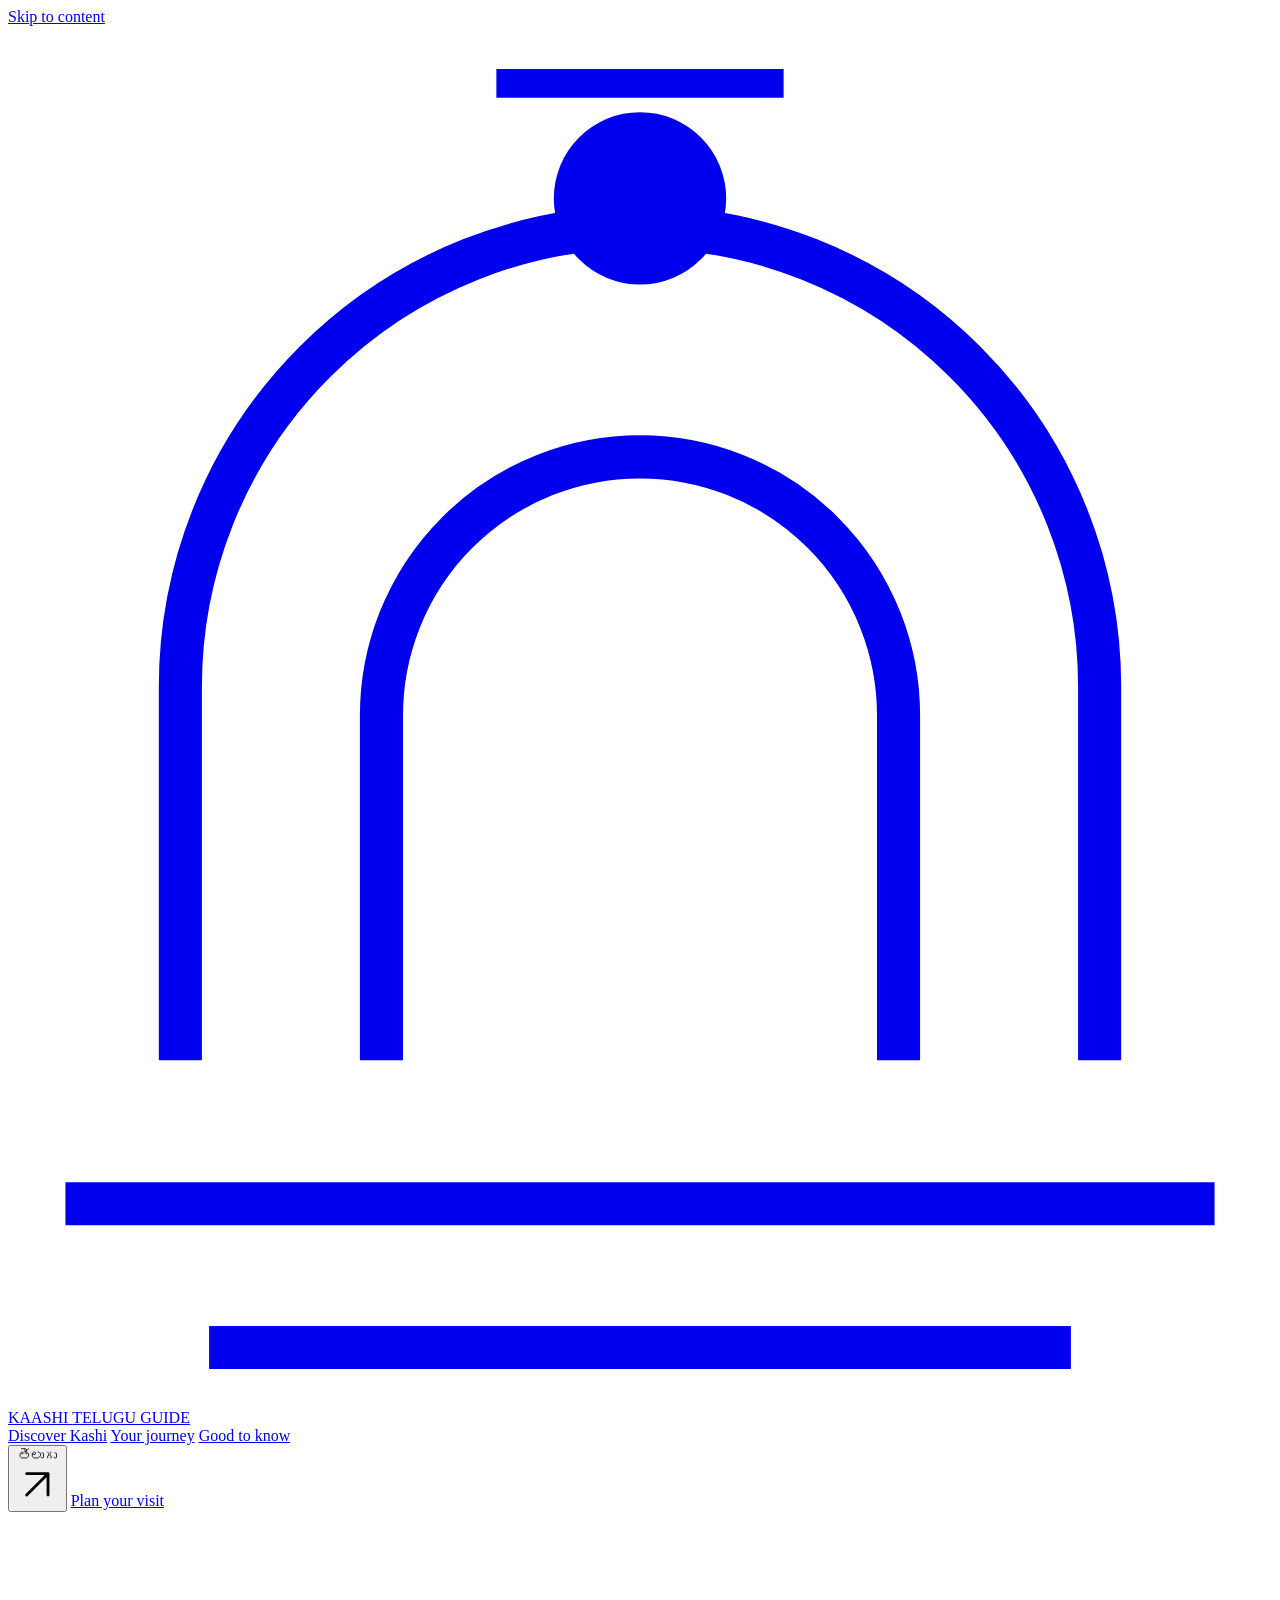
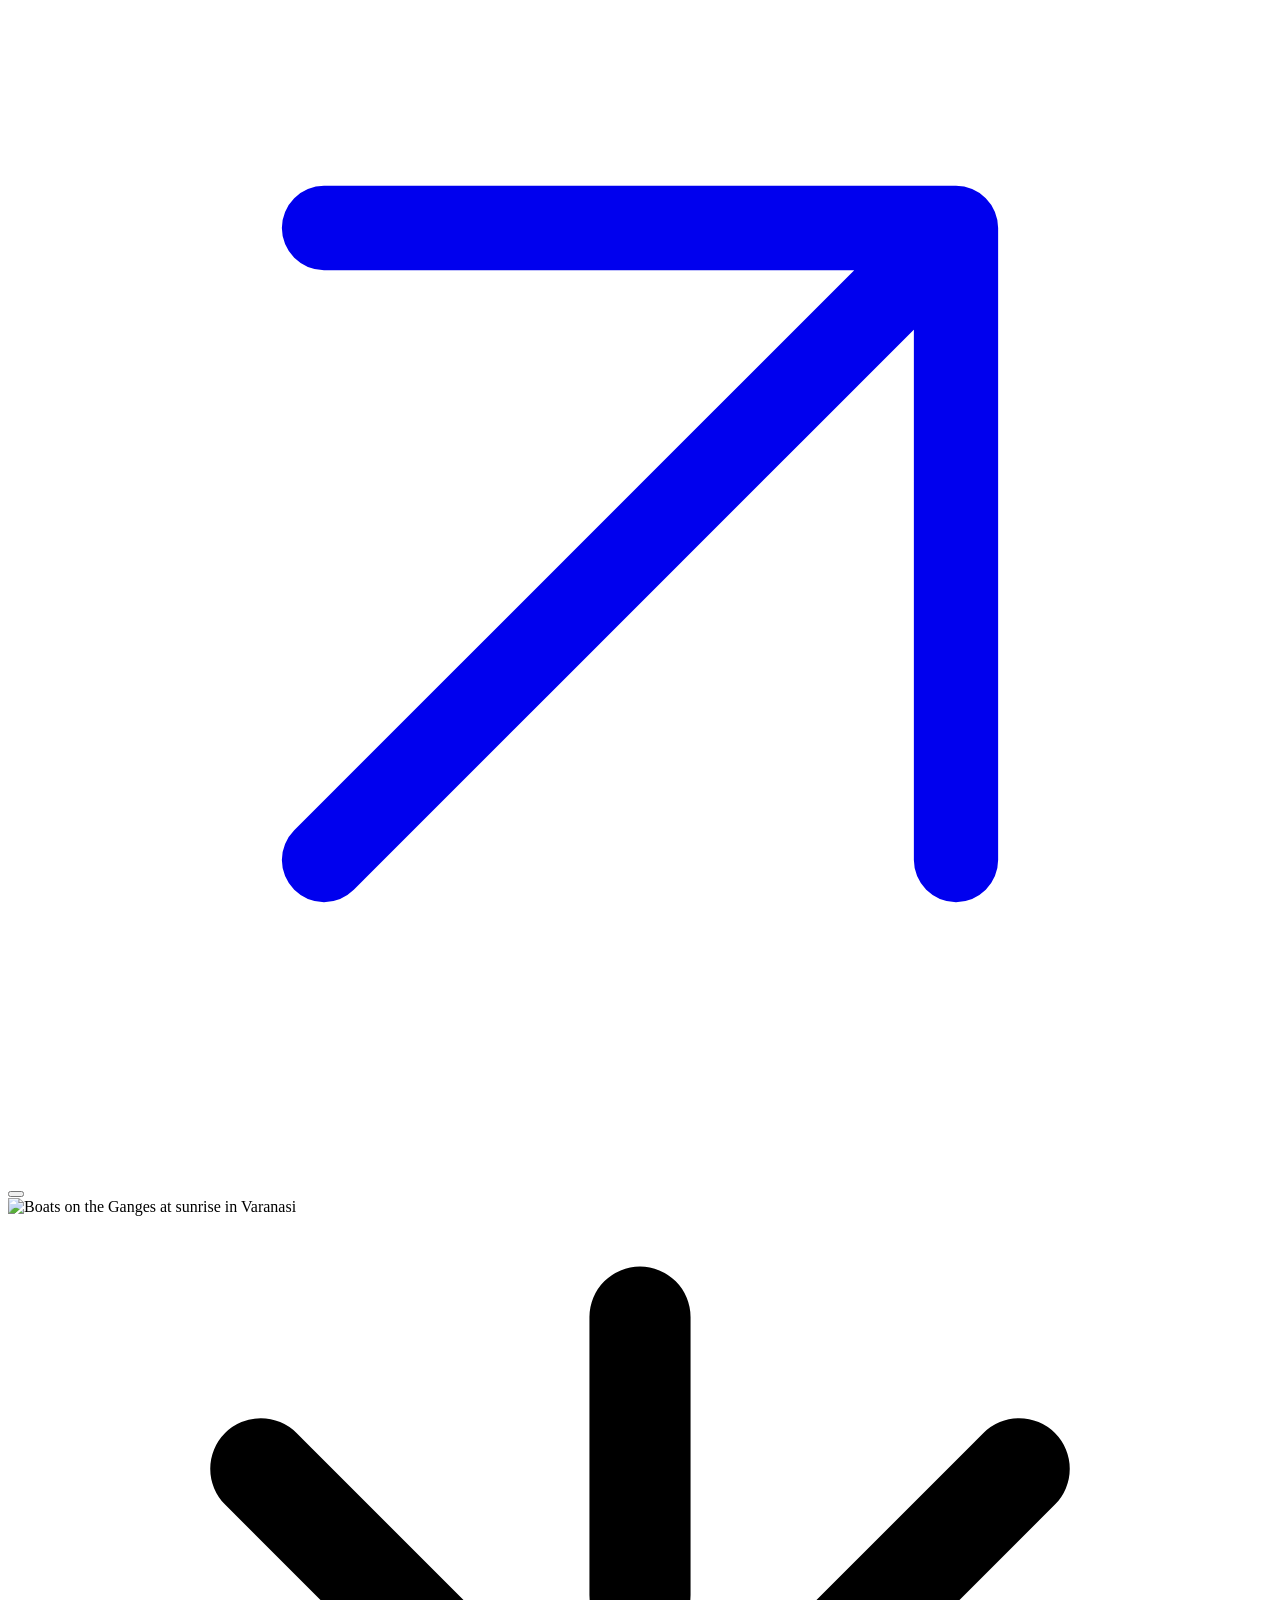
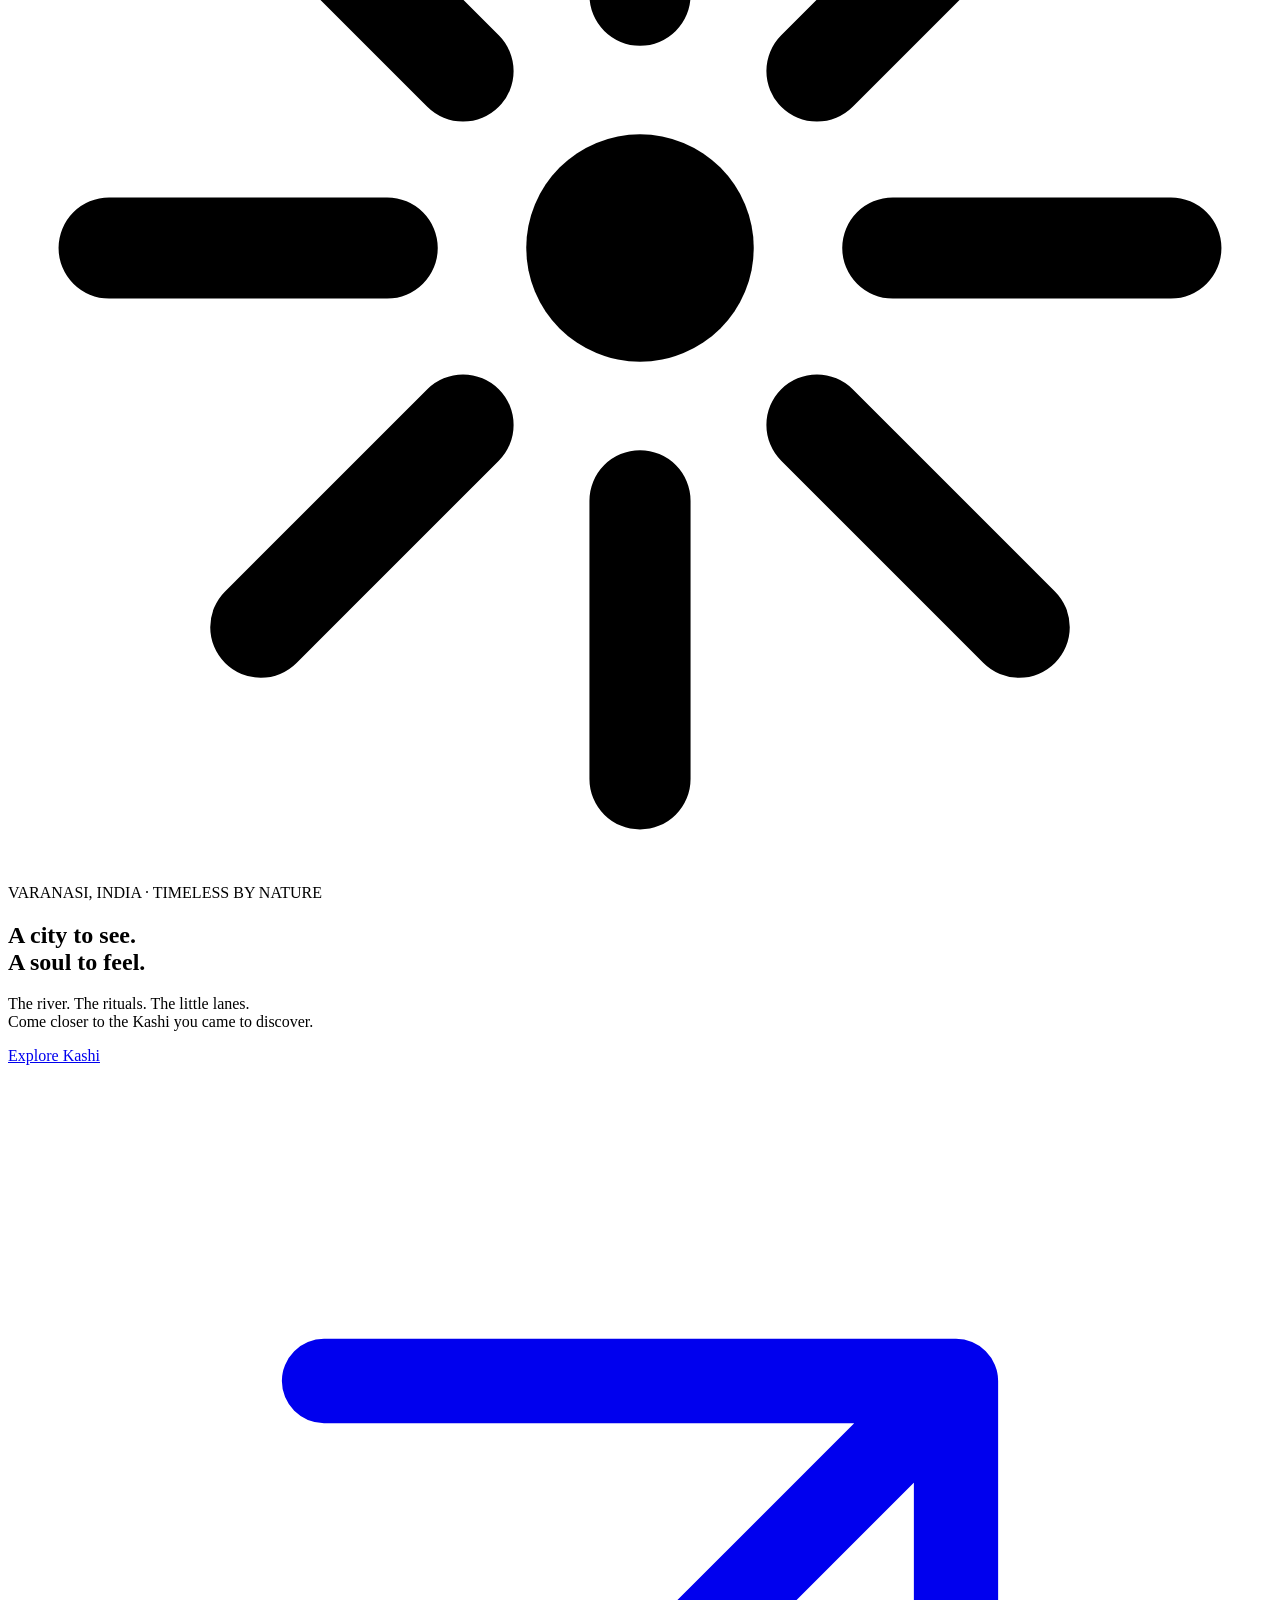
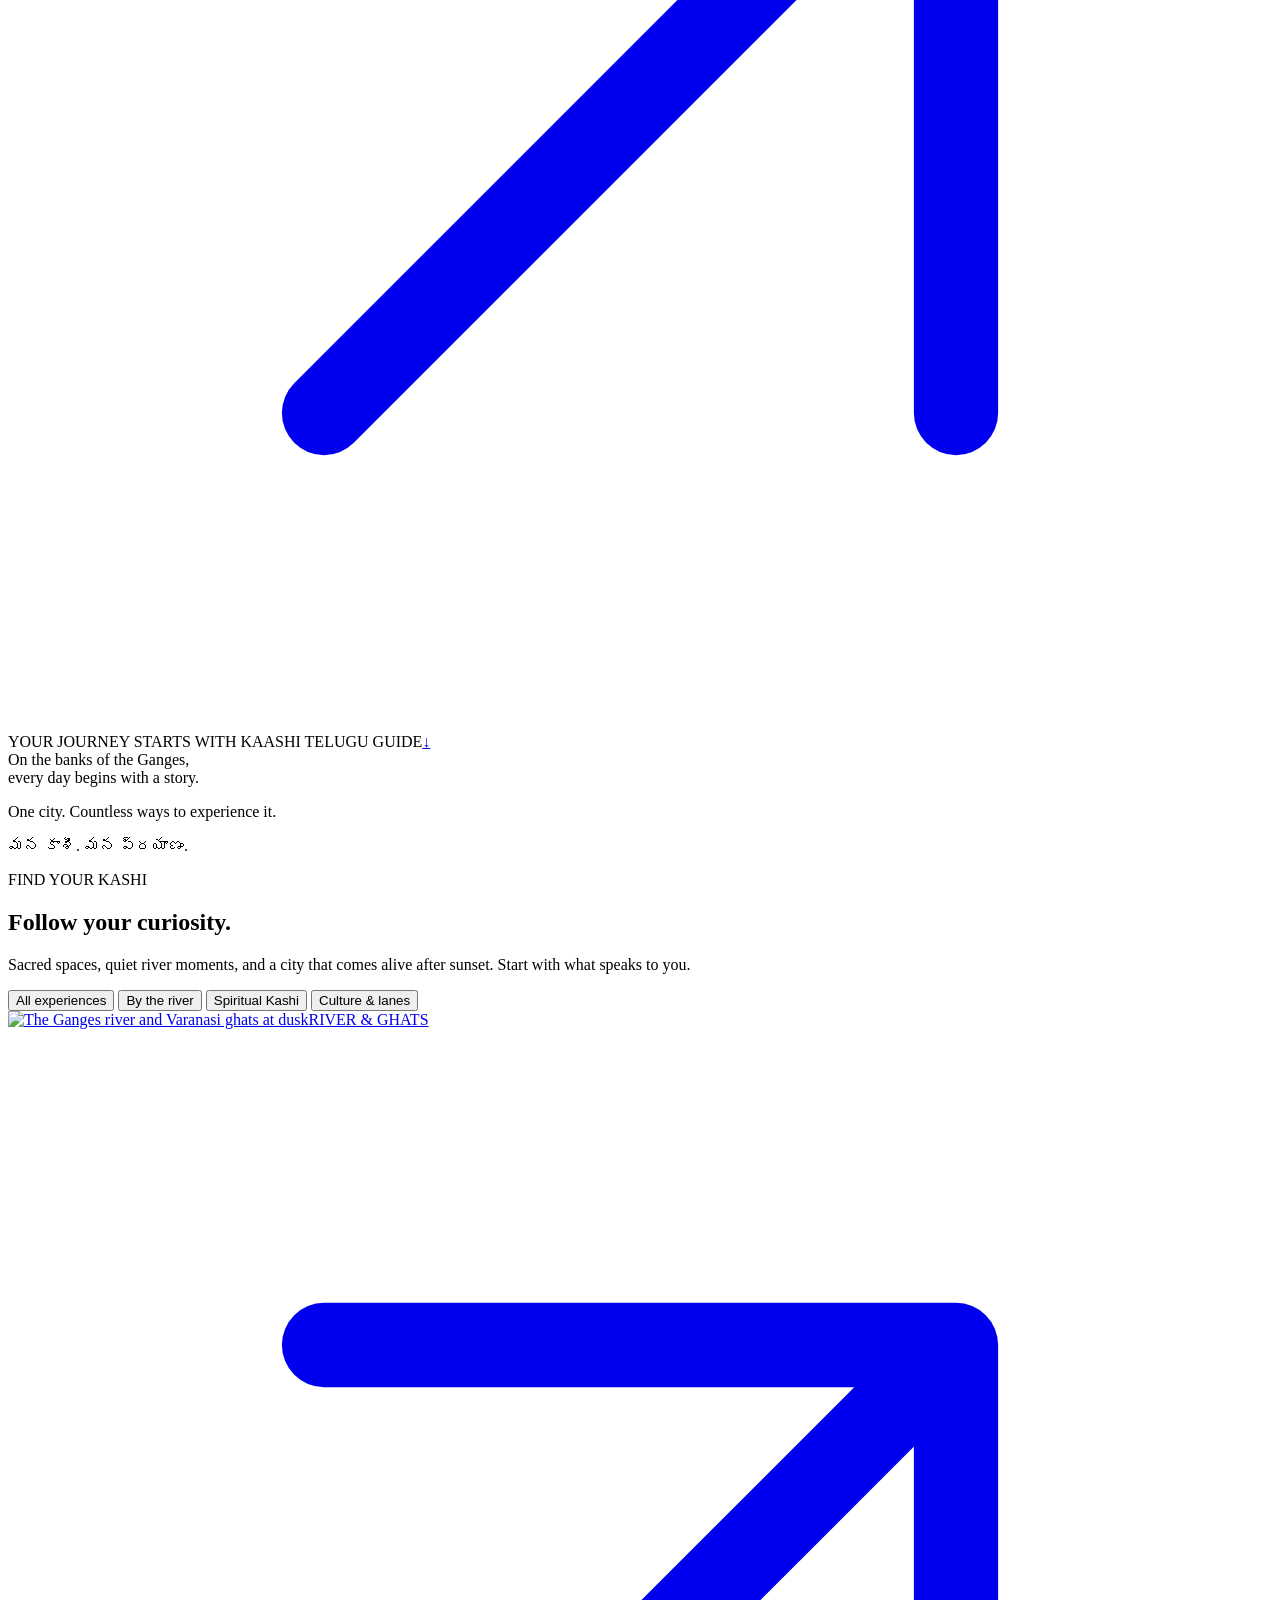
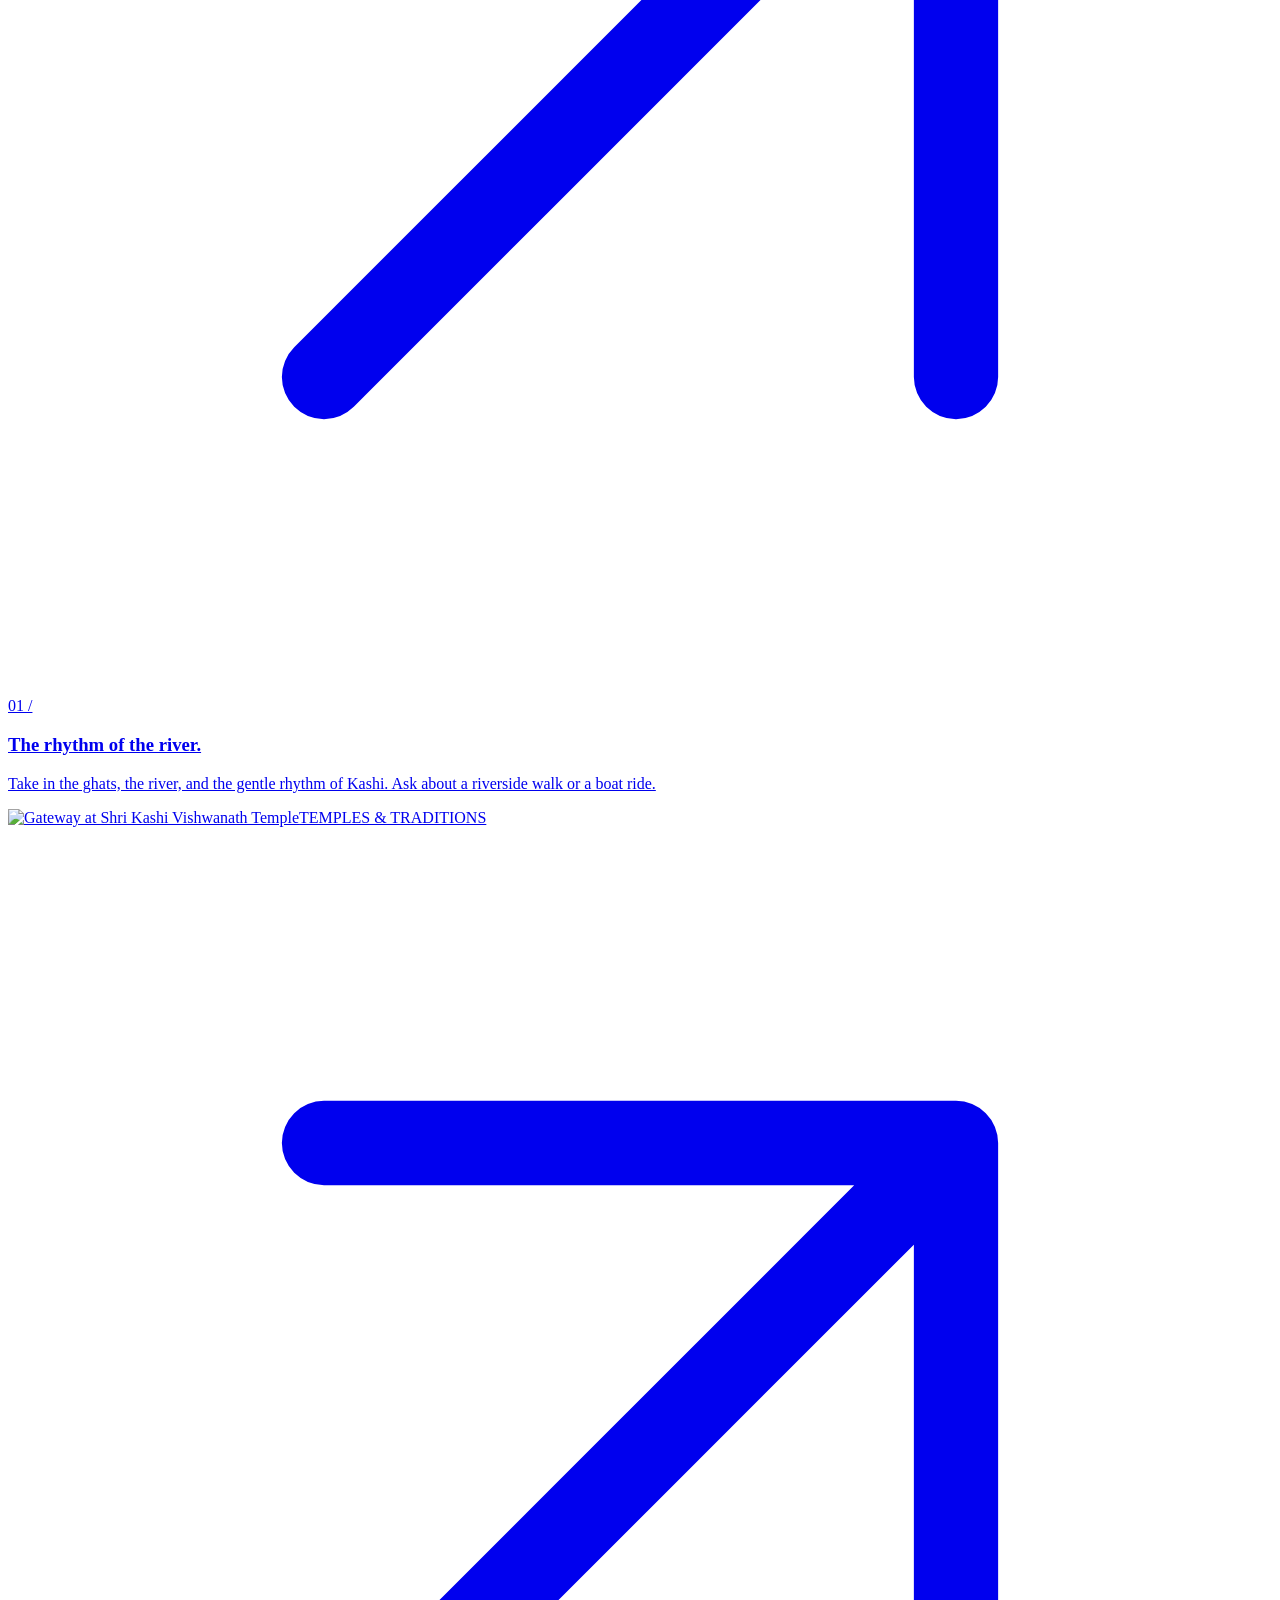
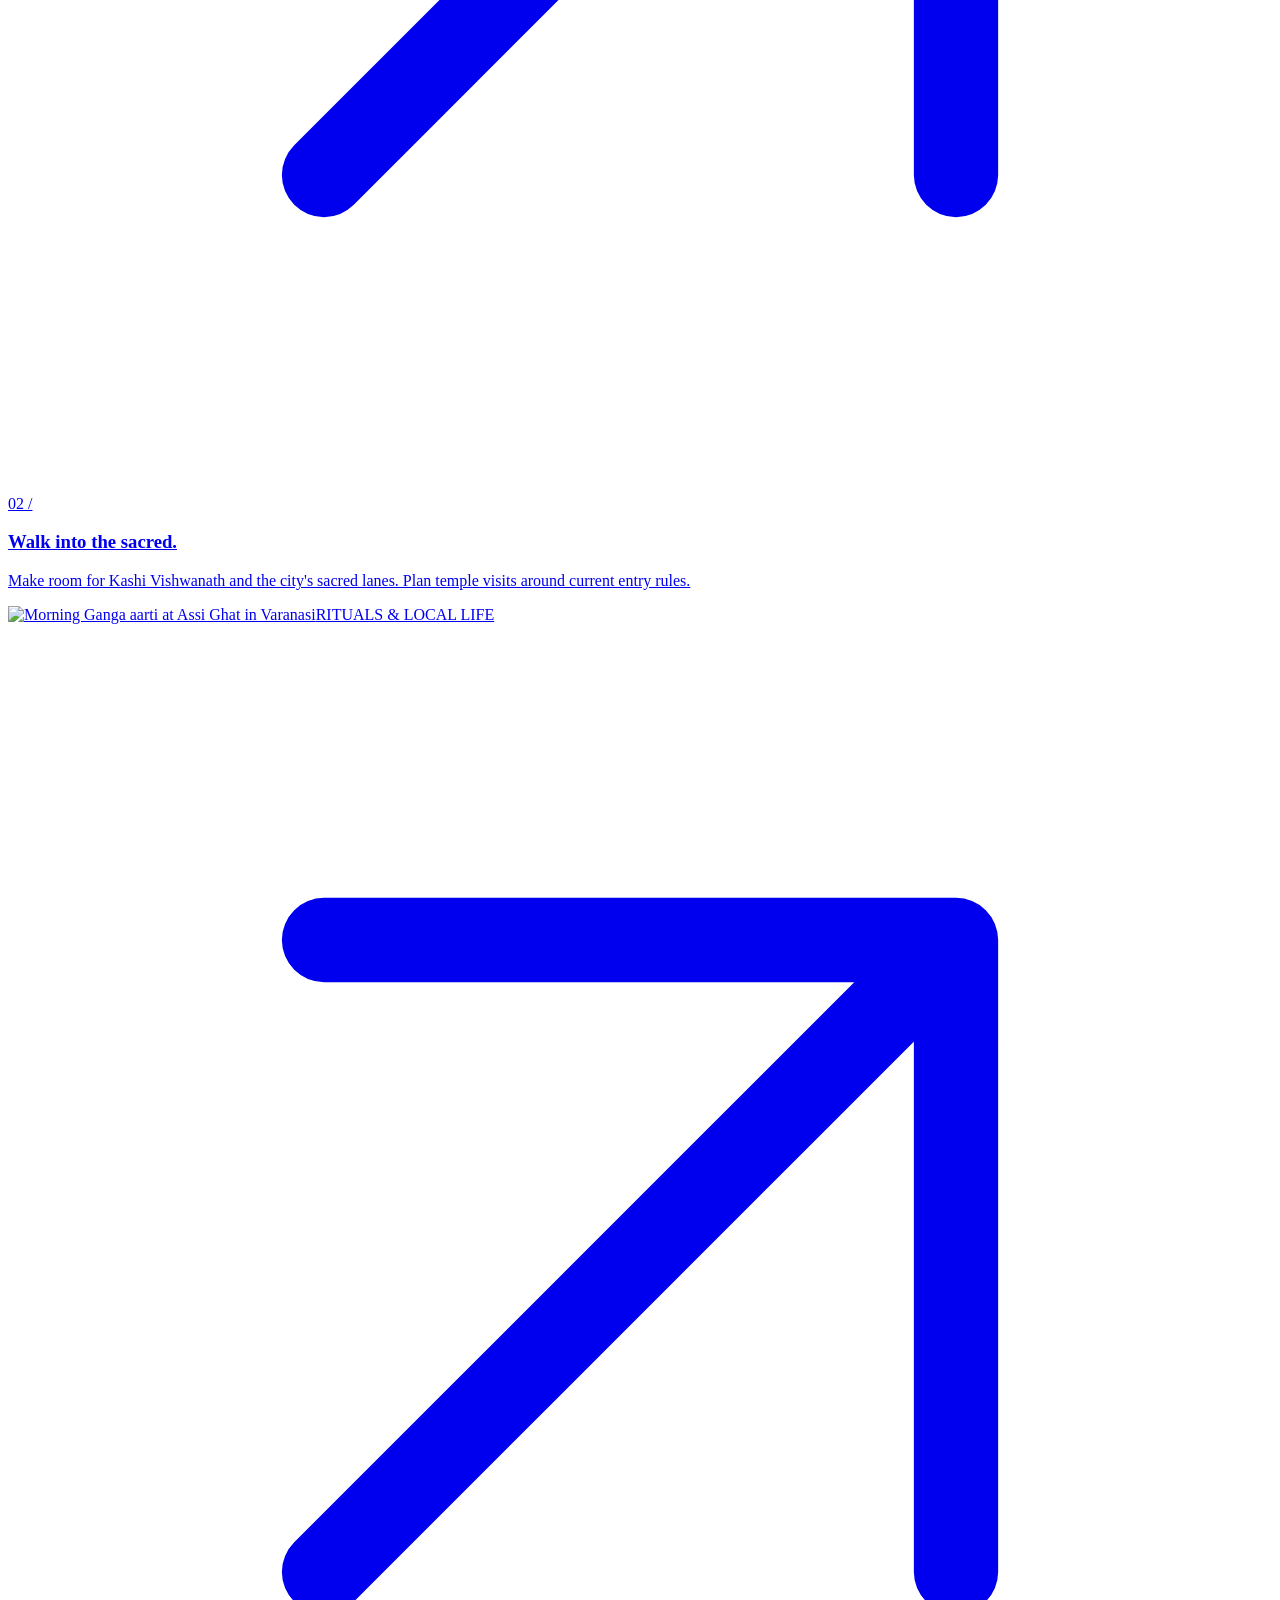
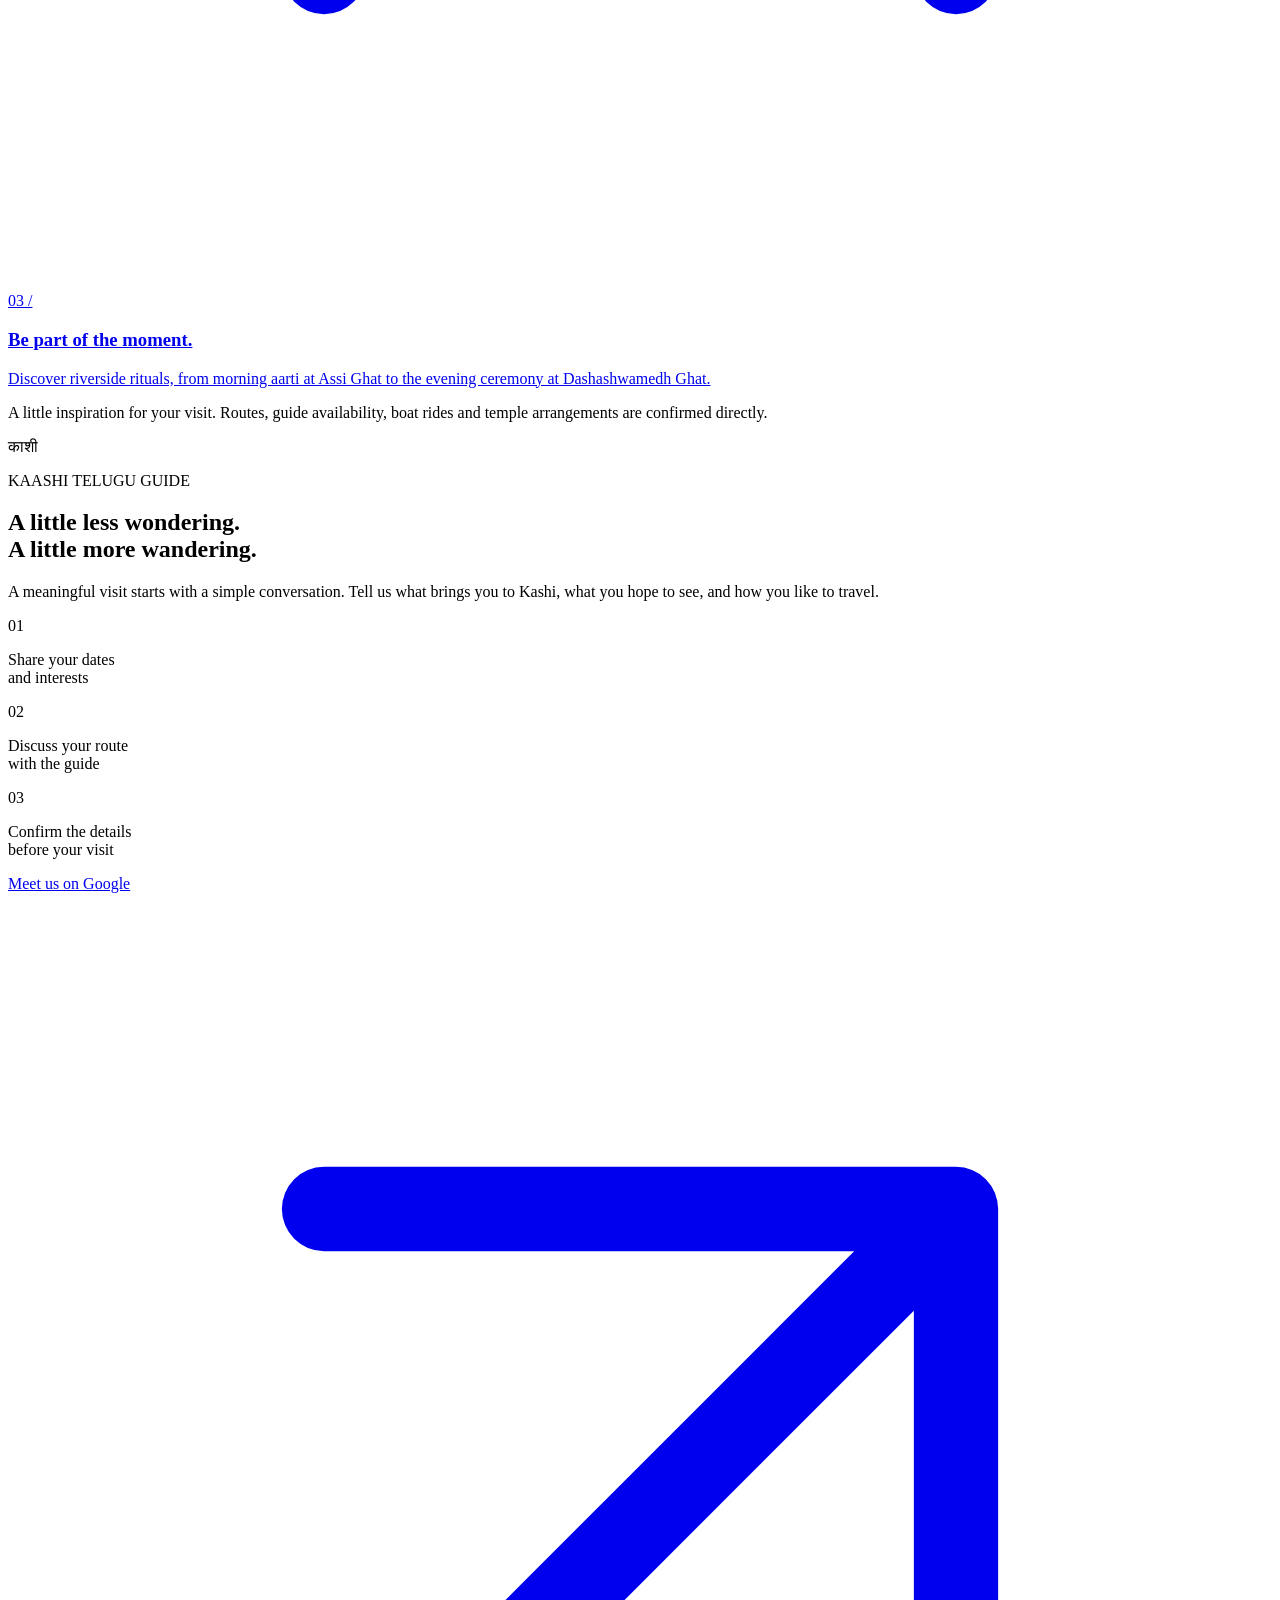
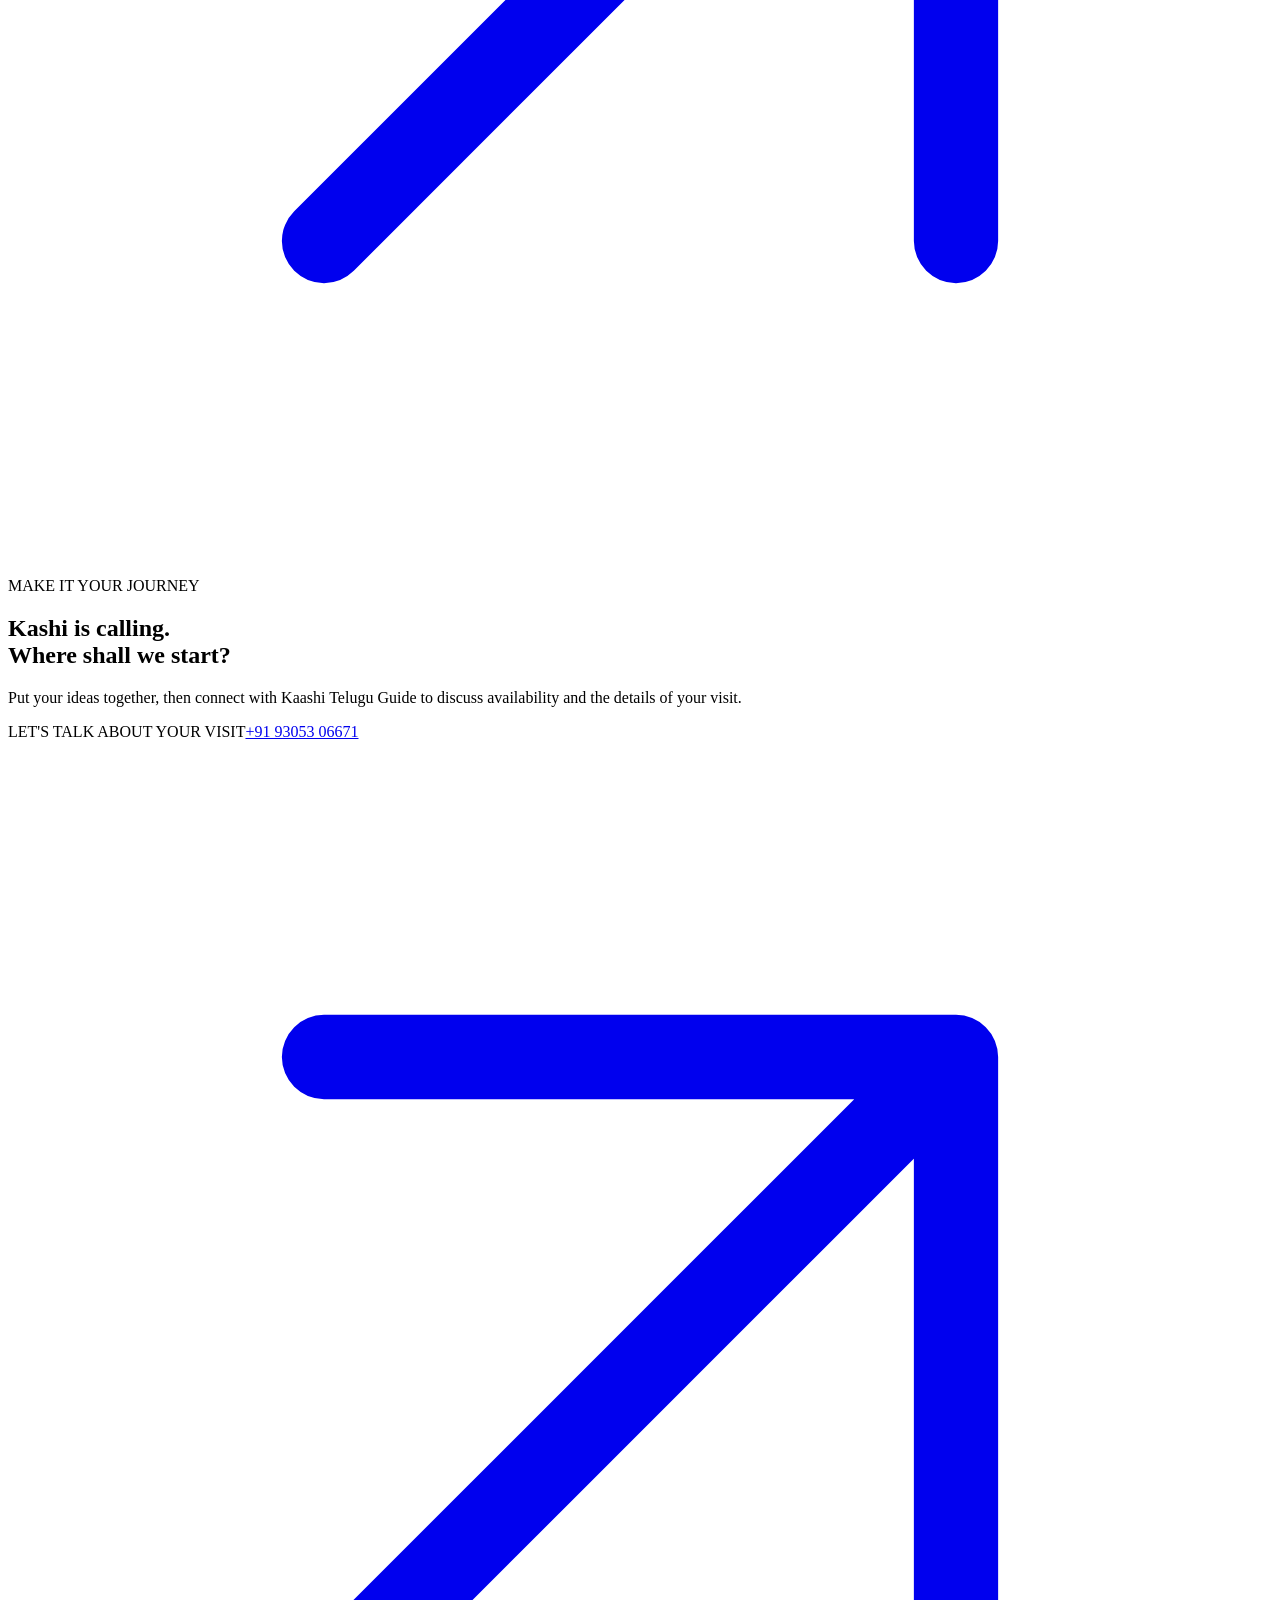
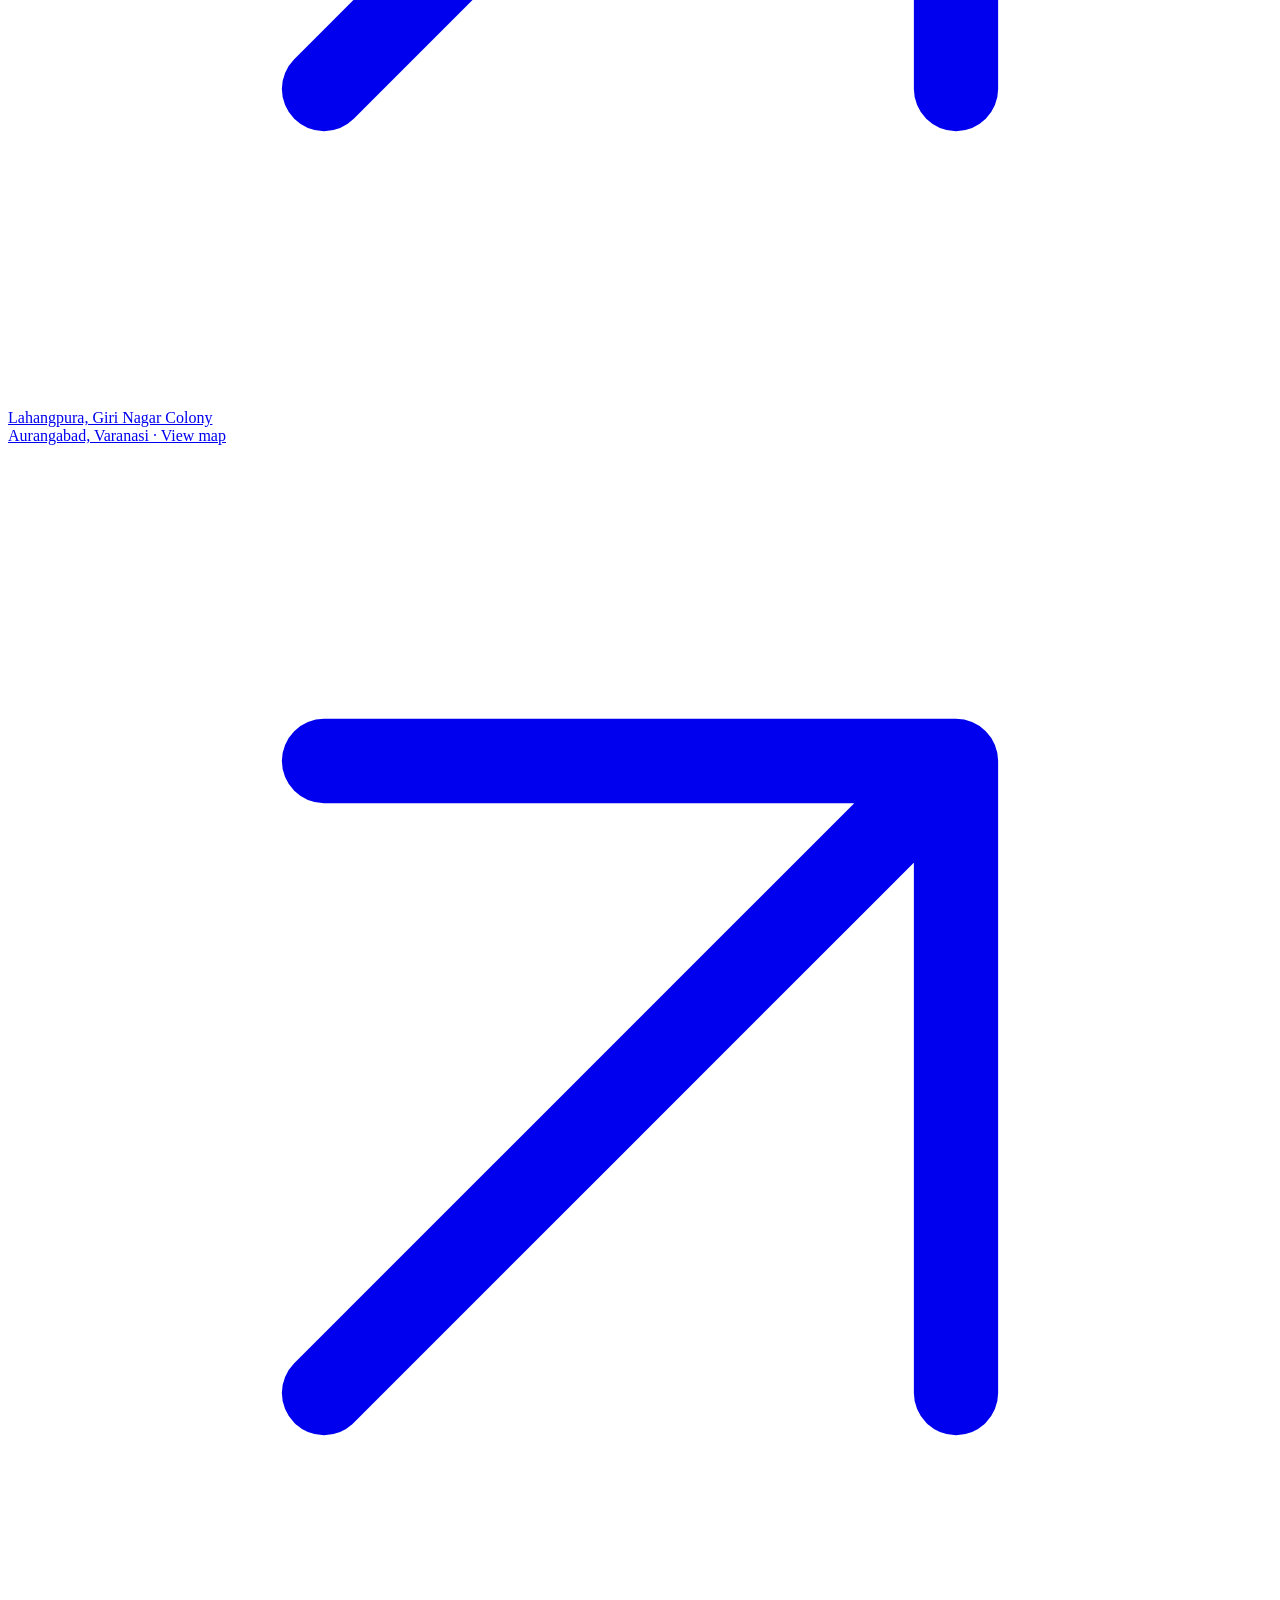
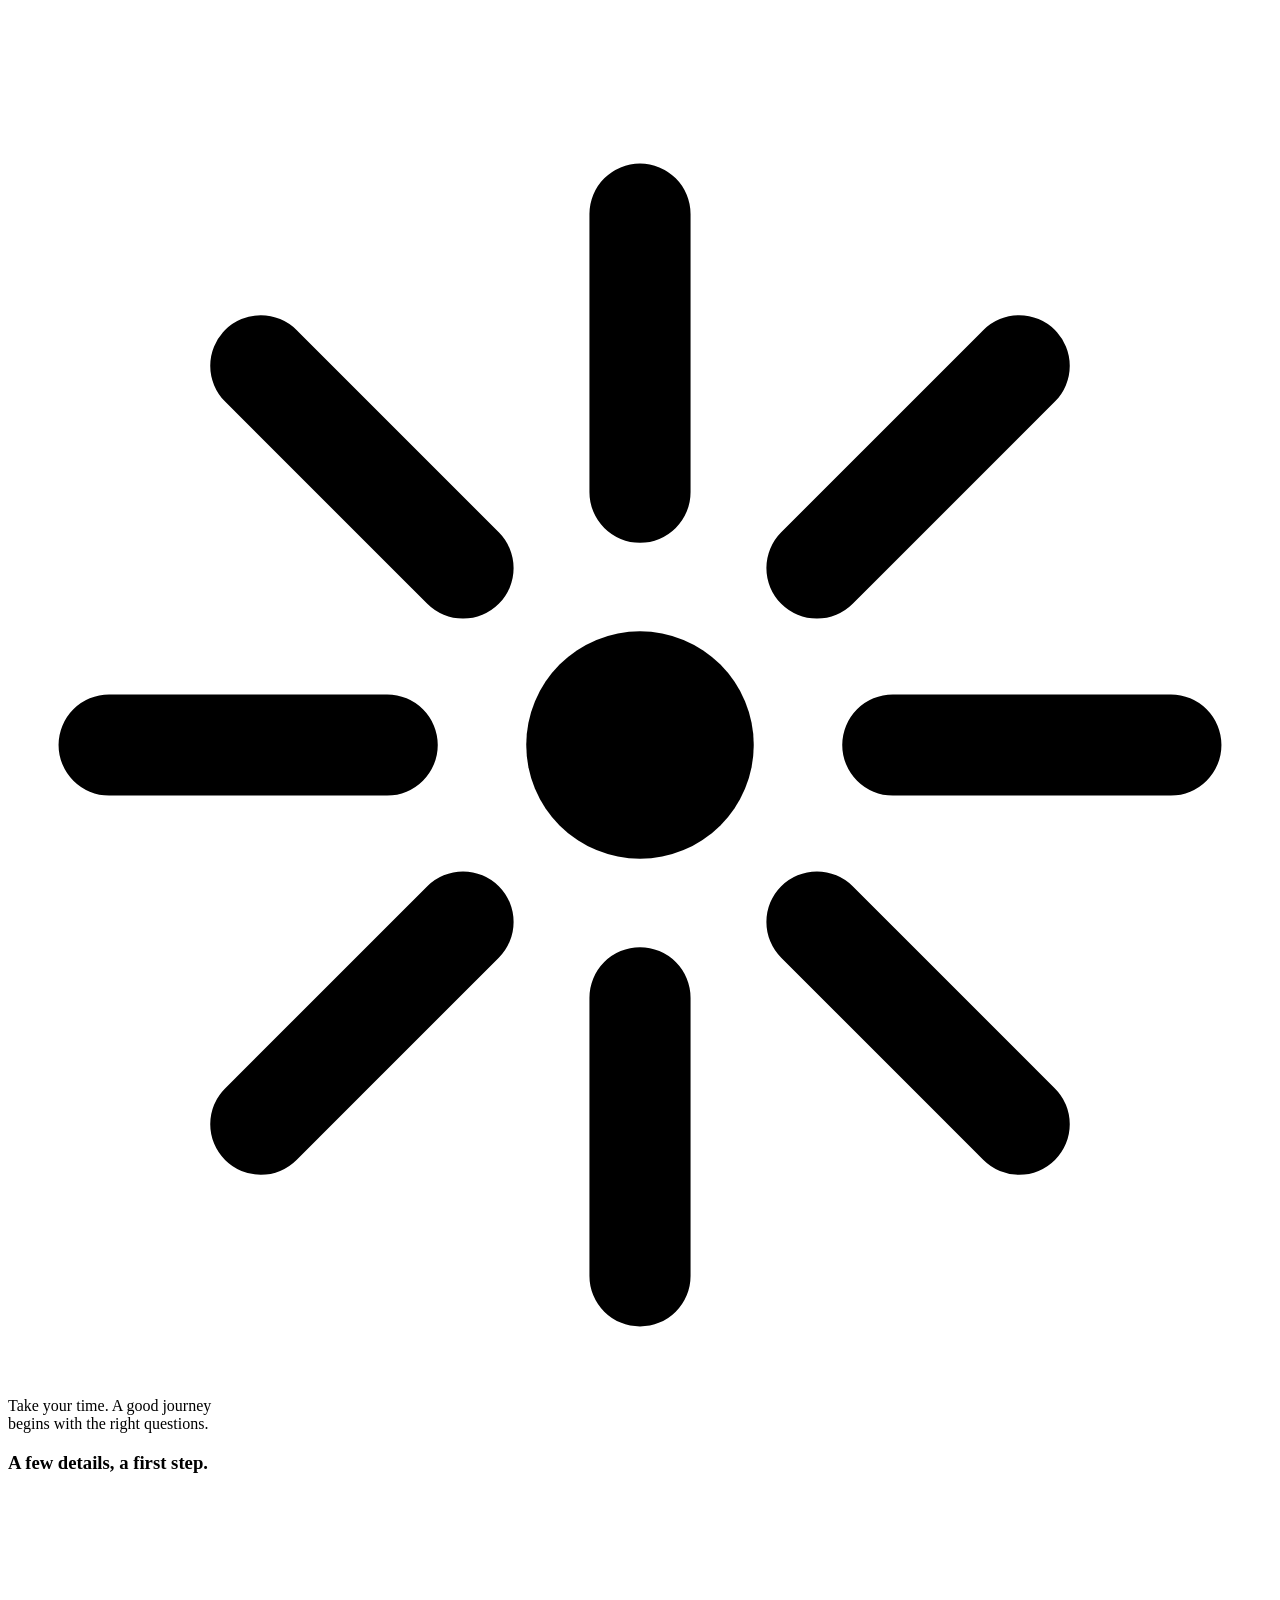
==== index.html @ 5914452d "Add Kaashi Telugu Guide homepage" ====
<!doctype html>
<html lang="en">
<head>
  <meta charset="utf-8">
  <meta name="viewport" content="width=device-width, initial-scale=1">
  <meta name="theme-color" content="#163b38">
  <meta name="description" content="Explore the ghats, temple lanes and evening aarti of Varanasi. Plan your Kashi visit and connect with Kaashi Telugu Guide.">
  <title>Kaashi Telugu Guide — Discover the soul of Kashi</title>
  <meta property="og:type" content="website">
  <meta property="og:title" content="Kaashi Telugu Guide — Discover the soul of Kashi">
  <meta property="og:description" content="The river. The rituals. The timeless city. Start planning your visit to Varanasi.">
  <link rel="icon" href="assets/favicon.svg" type="image/svg+xml">
  <link rel="preload" as="image" href="assets/varanasi-hero.jpg">
  <link rel="stylesheet" href="styles.css">
  <script type="application/ld+json">{"@context":"https://schema.org","@type":"TravelAgency","name":"Kaashi telugu guide","telephone":"+919305306671","address":{"@type":"PostalAddress","streetAddress":"Lahangpura, Giri Nagar Colony, Aurangabad","addressLocality":"Varanasi","addressRegion":"Uttar Pradesh","postalCode":"221010","addressCountry":"IN"},"geo":{"@type":"GeoCoordinates","latitude":25.3036473,"longitude":82.9850994},"sameAs":"https://share.google/xsclolIkkXBpQ6PhG"}</script>
  <script src="app.js" defer></script>
</head>
<body>
  <a class="skip-link" href="#main" data-i18n="skip">Skip to content</a>
  <header class="site-header">
    <div class="header-inner">
      <a class="brand" href="#" aria-label="Kaashi Telugu Guide home">
        <svg class="brand-symbol" viewBox="0 0 44 48" fill="none" aria-hidden="true"><path d="M6 36V23a16 16 0 0 1 32 0v13M13 36V24a9 9 0 0 1 18 0v12M2 41h40M7 46h30" stroke="currentColor" stroke-width="1.5"/><circle cx="22" cy="6" r="3" fill="currentColor"/><path d="M17 2h10" stroke="currentColor"/></svg>
        <span class="brand-name">KAASHI <span>TELUGU GUIDE</span></span>
      </a>
      <nav id="navigation" class="navigation" aria-label="Main navigation">
        <a href="#discover" data-i18n="navDiscover">Discover Kashi</a>
        <a href="#about" data-i18n="navAbout">Your journey</a>
        <a href="#questions" data-i18n="navFaq">Good to know</a>
      </nav>
      <div class="header-actions">
        <button id="language-toggle" class="language-toggle" type="button" aria-label="Switch to Telugu">తెలుగు <span aria-hidden="true"><svg class="arrow-icon" viewBox="0 0 24 24" fill="none" aria-hidden="true"><path d="M6 18 18 6M6 6h12v12" stroke="currentColor" stroke-width="1.6" stroke-linecap="round" stroke-linejoin="round"/></svg></span></button>
        <a class="button button-small" href="#plan" data-i18n="planVisit">Plan your visit <span aria-hidden="true"><svg class="arrow-icon" viewBox="0 0 24 24" fill="none" aria-hidden="true"><path d="M6 18 18 6M6 6h12v12" stroke="currentColor" stroke-width="1.6" stroke-linecap="round" stroke-linejoin="round"/></svg></span></a>
        <button id="menu-toggle" class="menu-toggle" type="button" aria-controls="navigation" aria-expanded="false" aria-label="Open menu"><span></span><span></span></button>
      </div>
    </div>
  </header>

  <main id="main">
    <section class="hero" aria-labelledby="hero-title">
      <img class="hero-image" src="assets/varanasi-hero.jpg" width="1800" height="1200" alt="Boats on the Ganges at sunrise in Varanasi" fetchpriority="high">
      <div class="hero-shade"></div>
      <div class="hero-content">
        <div class="eyebrow light"><span class="small-sun" aria-hidden="true"><svg class="sun-icon" viewBox="0 0 100 100" fill="none" aria-hidden="true"><circle cx="50" cy="50" r="9" fill="currentColor"/><path d="M50 8v22m0 40v22M8 50h22m40 0h22M20 20l16 16m28 28 16 16M20 80l16-16m28-28 16-16" stroke="currentColor" stroke-width="8" stroke-linecap="round"/></svg></span><span data-i18n="heroEyebrow">VARANASI, INDIA · TIMELESS BY NATURE</span></div>
        <h1 id="hero-title" data-i18n="heroTitle">A city to see.<br>A soul to feel.</h1>
        <p class="hero-copy" data-i18n="heroCopy">The river. The rituals. The little lanes.<br>Come closer to the Kashi you came to discover.</p>
        <a class="button button-saffron" href="#discover" data-i18n="explore">Explore Kashi <span aria-hidden="true"><svg class="arrow-icon" viewBox="0 0 24 24" fill="none" aria-hidden="true"><path d="M6 18 18 6M6 6h12v12" stroke="currentColor" stroke-width="1.6" stroke-linecap="round" stroke-linejoin="round"/></svg></span></a>
      </div>
      <div class="hero-bottom"><span data-i18n="heroBottom">YOUR JOURNEY STARTS WITH KAASHI TELUGU GUIDE</span><a href="#discover" aria-label="Scroll to discover Kashi">↓</a></div>
      <div class="hero-caption" data-i18n="heroCaption">On the banks of the Ganges,<br>every day begins with a story.</div>
    </section>

    <div class="intro-strip"><p data-i18n="introStrip">One city. Countless ways to experience it.</p><span class="strip-line"></span><span class="telugu-note" lang="te">మన కాశీ. మన ప్రయాణం.</span></div>

    <section id="discover" class="section discover" aria-labelledby="discover-title">
      <div class="section-heading">
        <div><p class="eyebrow" data-i18n="discoverEyebrow">FIND YOUR KASHI</p><h2 id="discover-title" data-i18n="discoverTitle">Follow your curiosity.</h2></div>
        <p class="heading-copy" data-i18n="discoverCopy">Sacred spaces, quiet river moments, and a city that comes alive after sunset. Start with what speaks to you.</p>
      </div>
      <div class="filters" role="group" aria-label="Filter places by interest">
        <button class="filter active" type="button" data-filter="all" aria-pressed="true" data-i18n="filterAll">All experiences</button>
        <button class="filter" type="button" data-filter="river" aria-pressed="false" data-i18n="filterRiver">By the river</button>
        <button class="filter" type="button" data-filter="spiritual" aria-pressed="false" data-i18n="filterSpiritual">Spiritual Kashi</button>
        <button class="filter" type="button" data-filter="culture" aria-pressed="false" data-i18n="filterCulture">Culture & lanes</button>
      </div>
      <div class="experience-grid" id="experience-grid">
        <article class="experience-card" data-category="river"><a href="#plan" data-interest-link="river">
          <div class="card-image"><img src="assets/ghats.jpg" width="900" height="650" loading="lazy" alt="The Ganges river and Varanasi ghats at dusk"><span class="image-tag" data-i18n="riverTag">RIVER & GHATS</span><span class="card-arrow" aria-hidden="true"><svg class="arrow-icon" viewBox="0 0 24 24" fill="none" aria-hidden="true"><path d="M6 18 18 6M6 6h12v12" stroke="currentColor" stroke-width="1.6" stroke-linecap="round" stroke-linejoin="round"/></svg></span></div>
          <div class="card-content"><span class="card-number">01 /</span><h3 data-i18n="riverTitle">The rhythm of the river.</h3><p data-i18n="riverCopy">Take in the ghats, the river, and the gentle rhythm of Kashi. Ask about a riverside walk or a boat ride.</p></div>
        </a></article>
        <article class="experience-card" data-category="spiritual"><a href="#plan" data-interest-link="spiritual">
          <div class="card-image"><img src="assets/temple.jpg" width="1280" height="960" loading="lazy" alt="Gateway at Shri Kashi Vishwanath Temple"><span class="image-tag" data-i18n="spiritualTag">TEMPLES & TRADITIONS</span><span class="card-arrow" aria-hidden="true"><svg class="arrow-icon" viewBox="0 0 24 24" fill="none" aria-hidden="true"><path d="M6 18 18 6M6 6h12v12" stroke="currentColor" stroke-width="1.6" stroke-linecap="round" stroke-linejoin="round"/></svg></span></div>
          <div class="card-content"><span class="card-number">02 /</span><h3 data-i18n="spiritualTitle">Walk into the sacred.</h3><p data-i18n="spiritualCopy">Make room for Kashi Vishwanath and the city's sacred lanes. Plan temple visits around current entry rules.</p></div>
        </a></article>
        <article class="experience-card" data-category="culture"><a href="#plan" data-interest-link="culture">
          <div class="card-image"><img src="assets/aarti.jpg" width="1280" height="960" loading="lazy" alt="Morning Ganga aarti at Assi Ghat in Varanasi"><span class="image-tag" data-i18n="cultureTag">RITUALS & LOCAL LIFE</span><span class="card-arrow" aria-hidden="true"><svg class="arrow-icon" viewBox="0 0 24 24" fill="none" aria-hidden="true"><path d="M6 18 18 6M6 6h12v12" stroke="currentColor" stroke-width="1.6" stroke-linecap="round" stroke-linejoin="round"/></svg></span></div>
          <div class="card-content"><span class="card-number">03 /</span><h3 data-i18n="cultureTitle">Be part of the moment.</h3><p data-i18n="cultureCopy">Discover riverside rituals, from morning aarti at Assi Ghat to the evening ceremony at Dashashwamedh Ghat.</p></div>
        </a></article>
      </div>
      <p class="section-note" data-i18n="experienceNote">A little inspiration for your visit. Routes, guide availability, boat rides and temple arrangements are confirmed directly.</p>
    </section>

    <section id="about" class="journey-section" aria-labelledby="journey-title">
      <div class="journey-art" aria-hidden="true"><span class="arch arch-one"></span><span class="arch arch-two"></span><span class="arch arch-three"></span><span class="art-sun"></span><span class="art-river"></span><span class="art-caption">काशी</span></div>
      <div class="journey-content"><p class="eyebrow" data-i18n="aboutEyebrow">KAASHI TELUGU GUIDE</p><h2 id="journey-title" data-i18n="aboutTitle">A little less wondering.<br>A little more wandering.</h2><p class="journey-lead" data-i18n="aboutCopy">A meaningful visit starts with a simple conversation. Tell us what brings you to Kashi, what you hope to see, and how you like to travel.</p>
        <div class="journey-points"><div><span>01</span><p data-i18n="stepOne">Share your dates<br>and interests</p></div><div><span>02</span><p data-i18n="stepTwo">Discuss your route<br>with the guide</p></div><div><span>03</span><p data-i18n="stepThree">Confirm the details<br>before your visit</p></div></div>
        <a class="text-link" href="https://share.google/xsclolIkkXBpQ6PhG" target="_blank" rel="noopener noreferrer" data-i18n="googleProfile">Meet us on Google <span aria-hidden="true"><svg class="arrow-icon" viewBox="0 0 24 24" fill="none" aria-hidden="true"><path d="M6 18 18 6M6 6h12v12" stroke="currentColor" stroke-width="1.6" stroke-linecap="round" stroke-linejoin="round"/></svg></span></a>
      </div>
    </section>

    <section id="plan" class="section plan-section" aria-labelledby="plan-title">
      <div class="plan-intro"><p class="eyebrow" data-i18n="planEyebrow">MAKE IT YOUR JOURNEY</p><h2 id="plan-title" data-i18n="planTitle">Kashi is calling.<br>Where shall we start?</h2><p data-i18n="planCopy">Put your ideas together, then connect with Kaashi Telugu Guide to discuss availability and the details of your visit.</p><div class="contact-info"><span class="eyebrow" data-i18n="callLabel">LET'S TALK ABOUT YOUR VISIT</span><a class="contact-phone" href="tel:+919305306671">+91 93053 06671 <span aria-hidden="true"><svg class="arrow-icon" viewBox="0 0 24 24" fill="none" aria-hidden="true"><path d="M6 18 18 6M6 6h12v12" stroke="currentColor" stroke-width="1.6" stroke-linecap="round" stroke-linejoin="round"/></svg></span></a><a class="contact-location" href="https://www.google.com/maps/search/?api=1&query=Kaashi+telugu+guide%2C+Varanasi" target="_blank" rel="noopener noreferrer" data-i18n="location">Lahangpura, Giri Nagar Colony<br>Aurangabad, Varanasi · View map <svg class="arrow-icon" viewBox="0 0 24 24" fill="none" aria-hidden="true"><path d="M6 18 18 6M6 6h12v12" stroke="currentColor" stroke-width="1.6" stroke-linecap="round" stroke-linejoin="round"/></svg></a></div><div class="plan-detail"><span aria-hidden="true"><svg class="sun-icon" viewBox="0 0 100 100" fill="none" aria-hidden="true"><circle cx="50" cy="50" r="9" fill="currentColor"/><path d="M50 8v22m0 40v22M8 50h22m40 0h22M20 20l16 16m28 28 16 16M20 80l16-16m28-28 16-16" stroke="currentColor" stroke-width="8" stroke-linecap="round"/></svg></span><p data-i18n="planNote">Take your time. A good journey<br>begins with the right questions.</p></div></div>
      <div class="planner">
        <form id="visit-form">
          <div class="form-top"><h3 data-i18n="formTitle">A few details, a first step.</h3><span><svg class="arrow-icon" viewBox="0 0 24 24" fill="none" aria-hidden="true"><path d="M6 18 18 6M6 6h12v12" stroke="currentColor" stroke-width="1.6" stroke-linecap="round" stroke-linejoin="round"/></svg></span></div>
          <div class="field-row"><div class="field"><label for="visit-date" data-i18n="dateLabel">When are you visiting?</label><input id="visit-date" name="date" type="date"></div><div class="field"><label for="travelers" data-i18n="travelersLabel">How many travelers?</label><select id="travelers" name="travelers"><option value="1" data-i18n="travelerOne">1 traveler</option><option value="2" selected data-i18n="travelerTwo">2 travelers</option><option value="3–5" data-i18n="travelerSmall">3–5 travelers</option><option value="6+" data-i18n="travelerGroup">6+ travelers</option></select></div></div>
          <fieldset class="interest-options"><legend data-i18n="interestLabel">What interests you?</legend><label><input type="checkbox" name="interest" value="river"><span data-i18n="interestRiver">River & ghats</span></label><label><input type="checkbox" name="interest" value="spiritual"><span data-i18n="interestSpiritual">Temples</span></label><label><input type="checkbox" name="interest" value="culture"><span data-i18n="interestCulture">Aarti & local life</span></label></fieldset>
          <div class="field"><label for="visit-notes" data-i18n="notesLabel">Anything else on your mind? <span>(optional)</span></label><textarea id="visit-notes" name="notes" rows="2" maxlength="700" placeholder="Your plans, preferred language, or questions…" data-i18n-placeholder="notesPlaceholder"></textarea></div>
          <button class="button form-submit" type="submit" data-i18n="prepareEnquiry">Prepare my enquiry <span aria-hidden="true"><svg class="arrow-icon" viewBox="0 0 24 24" fill="none" aria-hidden="true"><path d="M6 18 18 6M6 6h12v12" stroke="currentColor" stroke-width="1.6" stroke-linecap="round" stroke-linejoin="round"/></svg></span></button>
          <p class="form-hint" data-i18n="formHint">Creates a message for you to copy. Your details stay in your browser; nothing is sent or booked here.</p>
        </form>
        <div id="enquiry-result" class="enquiry-result" hidden><p class="eyebrow" data-i18n="readyLabel">YOUR NEXT STEP</p><h3 data-i18n="readyTitle">Your enquiry is ready.</h3><p data-i18n="readyCopy">Keep this message handy when you contact the guide. Call to discuss your visit, or open the Google listing for more details.</p><textarea id="enquiry-message" rows="7" readonly aria-label="Your prepared enquiry"></textarea><div class="result-actions"><button class="button" id="copy-enquiry" type="button" data-i18n="copyMessage">Copy message</button><a class="button button-outline" href="tel:+919305306671" data-i18n="contactGuide">Call the guide <svg class="arrow-icon" viewBox="0 0 24 24" fill="none" aria-hidden="true"><path d="M6 18 18 6M6 6h12v12" stroke="currentColor" stroke-width="1.6" stroke-linecap="round" stroke-linejoin="round"/></svg></a></div><button class="text-link edit-enquiry" id="edit-enquiry" type="button" data-i18n="editDetails">Edit my details</button><p id="copy-status" class="copy-status" role="status"></p></div>
      </div>
    </section>

    <section id="questions" class="section faq-section" aria-labelledby="faq-title"><div><p class="eyebrow" data-i18n="faqEyebrow">BEFORE YOU GO</p><h2 id="faq-title" data-i18n="faqTitle">A few good<br>things to know.</h2><p class="faq-intro" data-i18n="faqIntro">Leave a little room for discovery.<br>Plan the essentials ahead.</p></div><div class="faq-list">
      <details><summary data-i18n="faqOne">How do I arrange a visit?</summary><p data-i18n="faqOneAnswer">Prepare an enquiry above, then open Kaashi Telugu Guide's Google listing to find the current contact options. Confirm dates, meeting point, route and fees directly with the guide.</p></details>
      <details><summary data-i18n="faqTwo">Can I request Telugu-language guidance?</summary><p data-i18n="faqTwoAnswer">Include your preferred language in your enquiry to Kaashi Telugu Guide. Confirm language availability and any requirements directly before making arrangements.</p></details>
      <details><summary data-i18n="faqThree">Are temple tickets or boat rides included?</summary><p data-i18n="faqThreeAnswer">The experiences on this page are ideas for your visit. Ask the guide about any entry fees, official booking requirements, boat charges and inclusions. Boat availability depends on river and weather conditions.</p></details>
      <details><summary data-i18n="faqFour">What should I keep in mind at the ghats and temples?</summary><p data-i18n="faqFourAnswer">Wear comfortable footwear, dress respectfully, and carry water. Follow local instructions and temple security rules. Ask before photographing people or rituals, and respect restrictions at cremation ghats.</p></details>
    </div></section>

    <section class="closing"><div class="closing-inner"><p class="eyebrow" data-i18n="closingEyebrow">THE CITY WILL STAY WITH YOU</p><h2 data-i18n="closingTitle">Come for Kashi.<br>Leave with a story.</h2><a class="button button-saffron" href="https://share.google/xsclolIkkXBpQ6PhG" target="_blank" rel="noopener noreferrer" data-i18n="connectGoogle">Connect on Google <span aria-hidden="true"><svg class="arrow-icon" viewBox="0 0 24 24" fill="none" aria-hidden="true"><path d="M6 18 18 6M6 6h12v12" stroke="currentColor" stroke-width="1.6" stroke-linecap="round" stroke-linejoin="round"/></svg></span></a></div><span class="closing-sun" aria-hidden="true"><svg class="sun-icon" viewBox="0 0 100 100" fill="none" aria-hidden="true"><circle cx="50" cy="50" r="9" fill="currentColor"/><path d="M50 8v22m0 40v22M8 50h22m40 0h22M20 20l16 16m28 28 16 16M20 80l16-16m28-28 16-16" stroke="currentColor" stroke-width="8" stroke-linecap="round"/></svg></span></section>
  </main>
  <footer class="site-footer"><div class="footer-main"><a class="brand" href="#"><span class="brand-name">KAASHI <span>TELUGU GUIDE</span></span></a><p data-i18n="footerNote">Varanasi, India.<br>Ancient city. New memories.</p><a class="text-link" href="https://share.google/xsclolIkkXBpQ6PhG" target="_blank" rel="noopener noreferrer" data-i18n="viewListing">View Google listing <svg class="arrow-icon" viewBox="0 0 24 24" fill="none" aria-hidden="true"><path d="M6 18 18 6M6 6h12v12" stroke="currentColor" stroke-width="1.6" stroke-linecap="round" stroke-linejoin="round"/></svg></a></div><div class="footer-bottom"><span>© <span id="year">2026</span> Kaashi Telugu Guide</span><a href="credits.html" data-i18n="photoCredits">Photography credits</a><a href="#" data-i18n="backTop">Back to top ↑</a></div></footer>
</body>
</html>
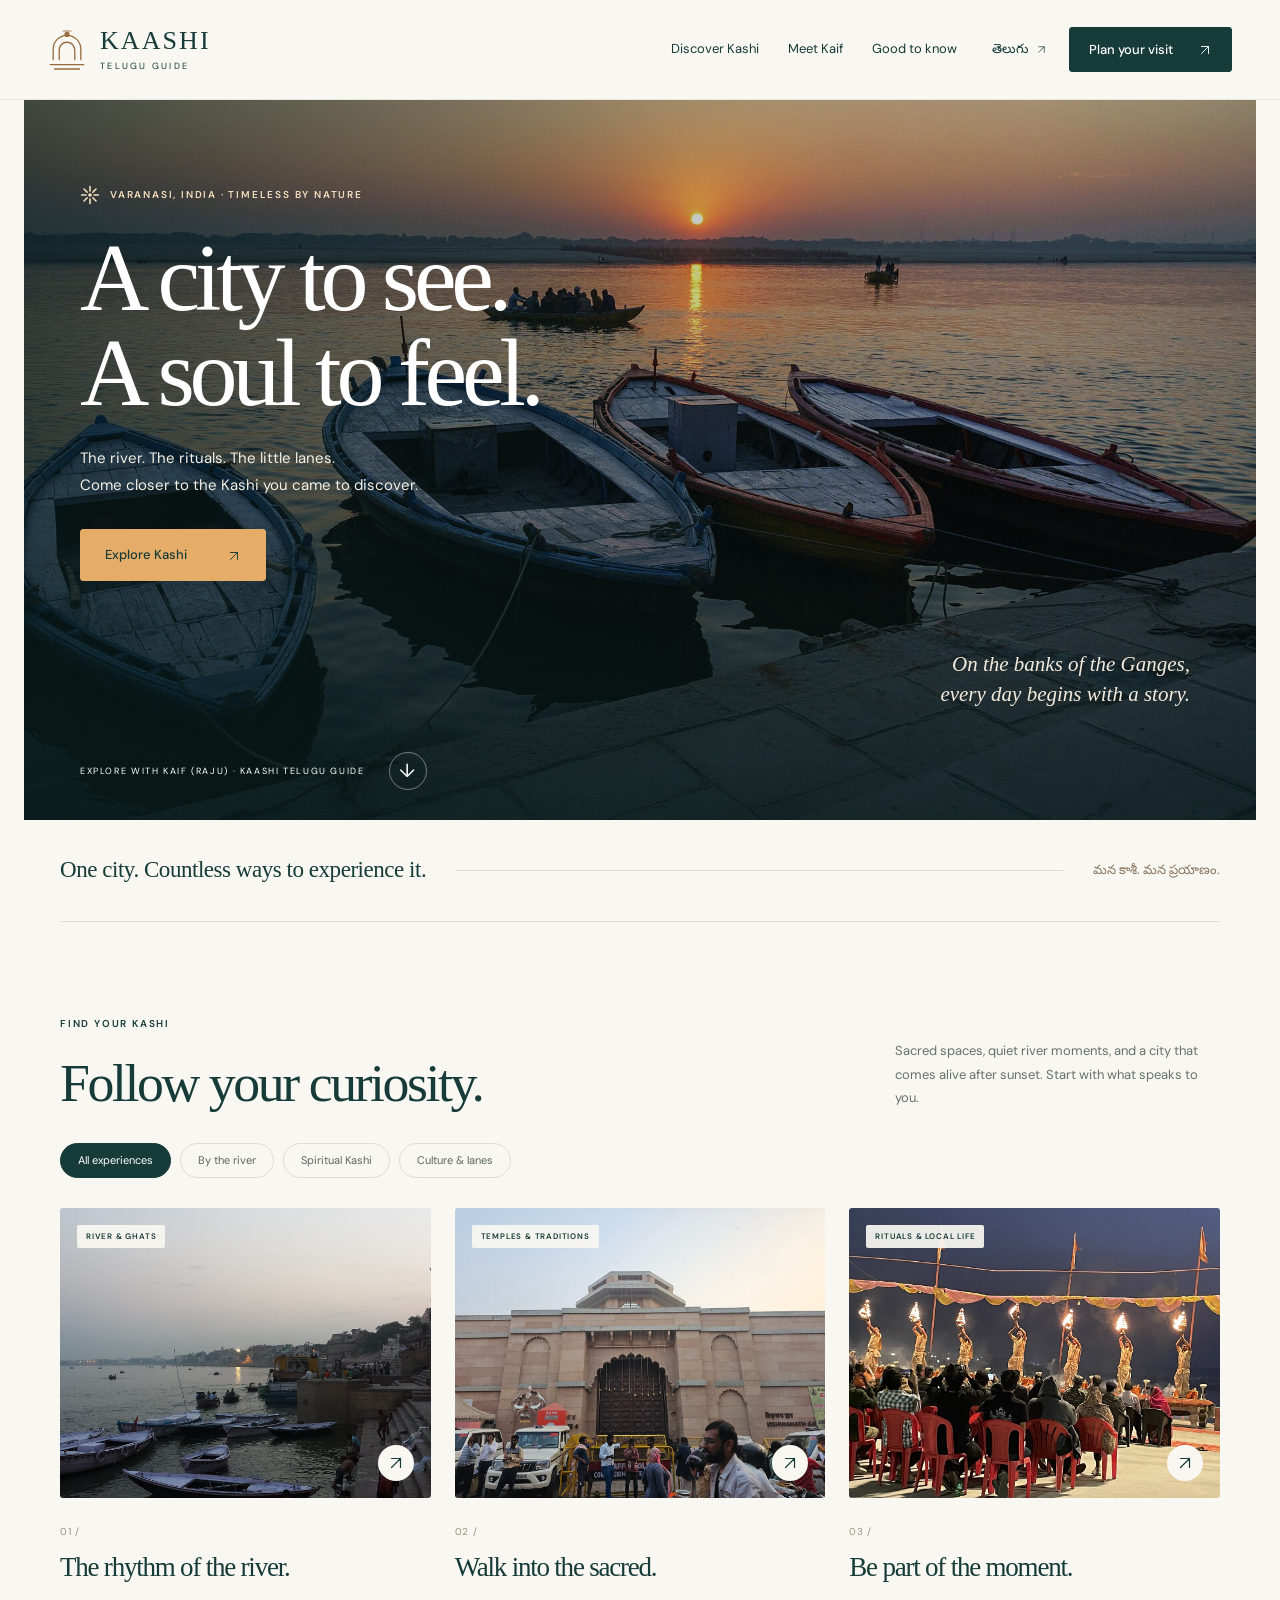
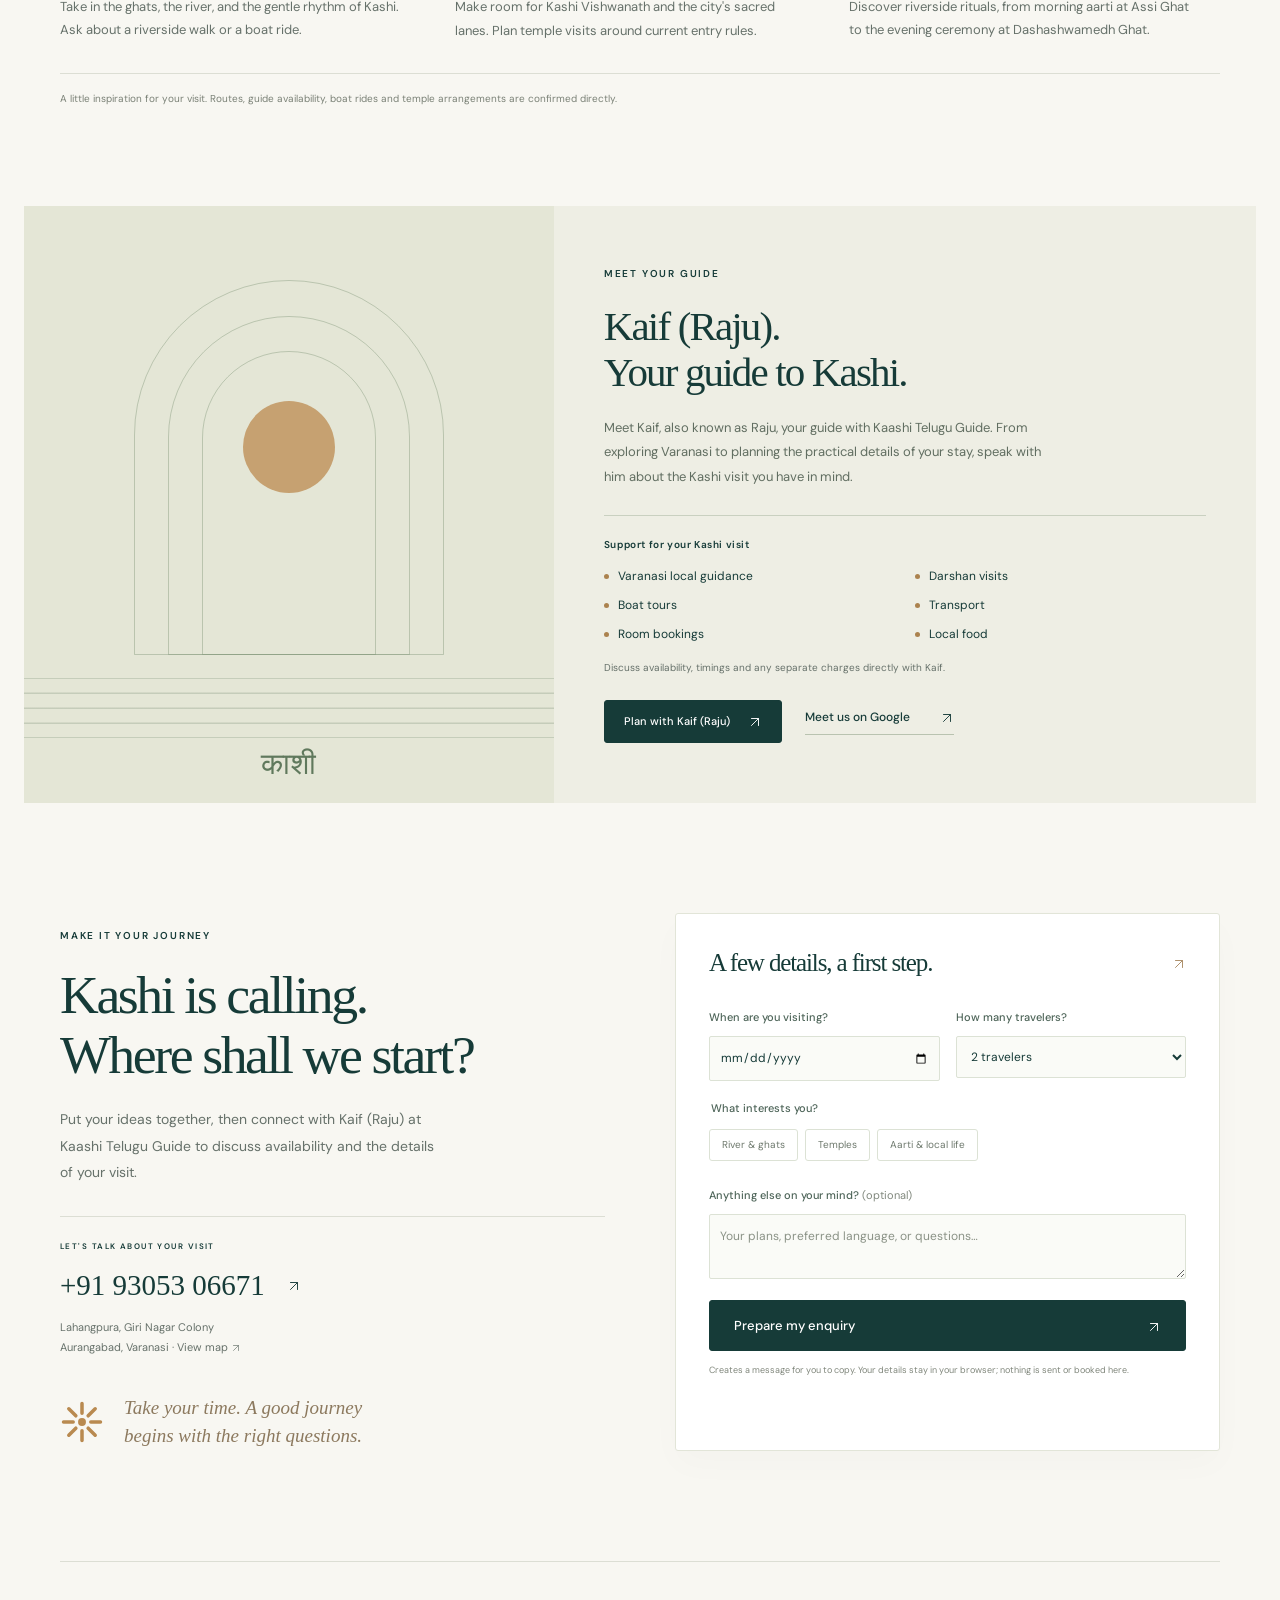
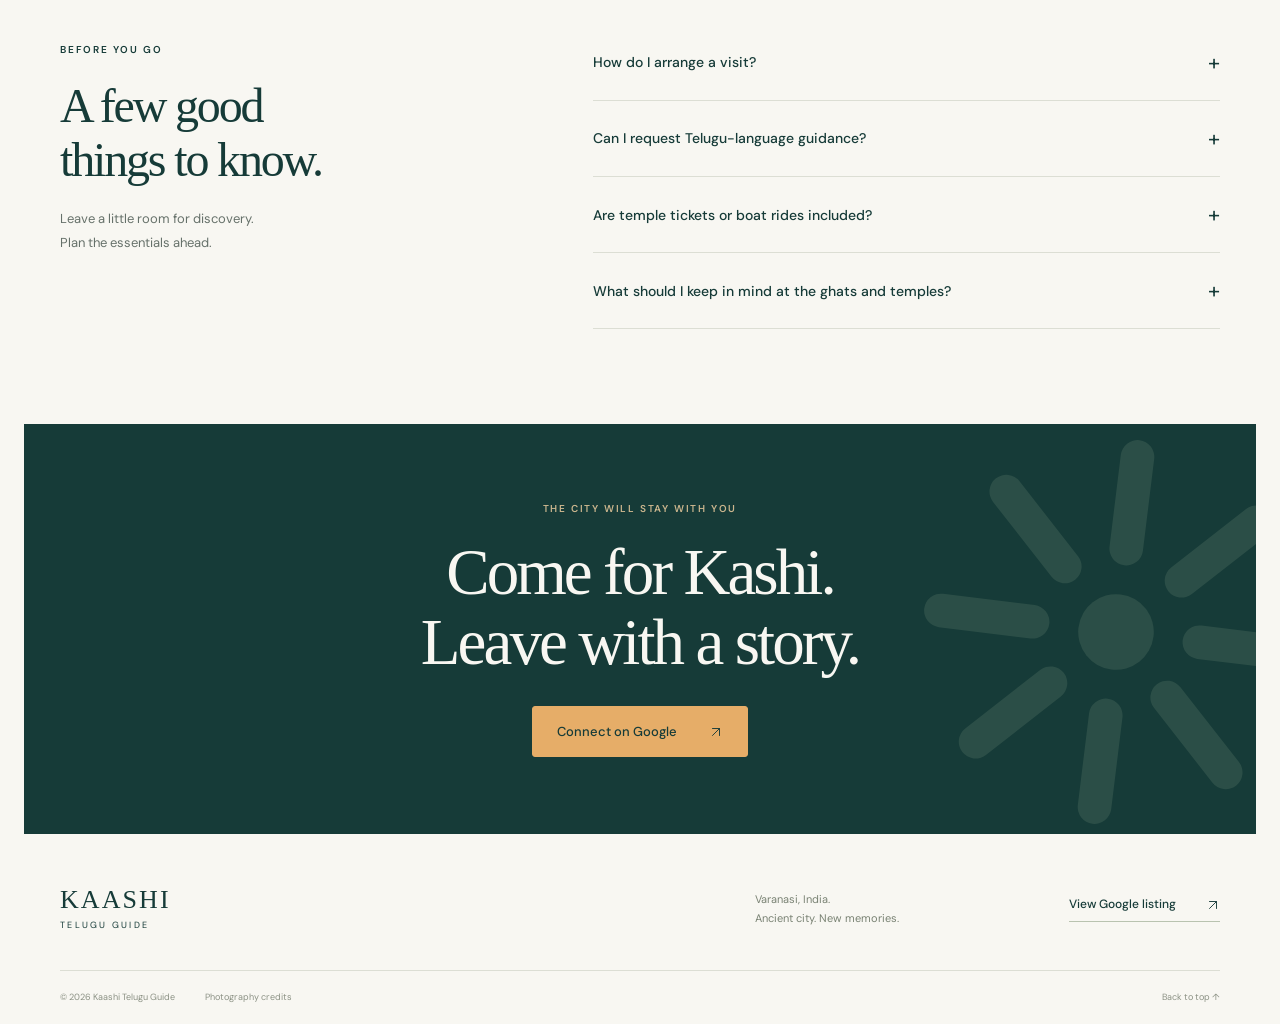
==== commit 435da9e7: "Introduce Kaif (Raju) with verified guide services in English and Telugu" ====
--- a/index.html
+++ b/index.html
@@ -4,10 +4,10 @@
   <meta charset="utf-8">
   <meta name="viewport" content="width=device-width, initial-scale=1">
   <meta name="theme-color" content="#163b38">
-  <meta name="description" content="Explore the ghats, temple lanes and evening aarti of Varanasi. Plan your Kashi visit and connect with Kaashi Telugu Guide.">
-  <title>Kaashi Telugu Guide — Discover the soul of Kashi</title>
+  <meta name="description" content="Meet Kaif (Raju) at Kaashi Telugu Guide. Explore Varanasi’s ghats, temple lanes and Ganga aarti, and plan your visit.">
+  <title>Kaashi Telugu Guide — Kaif (Raju), Varanasi</title>
   <meta property="og:type" content="website">
-  <meta property="og:title" content="Kaashi Telugu Guide — Discover the soul of Kashi">
+  <meta property="og:title" content="Kaashi Telugu Guide — Meet Kaif (Raju)">
   <meta property="og:description" content="The river. The rituals. The timeless city. Start planning your visit to Varanasi.">
   <link rel="icon" href="assets/favicon.svg" type="image/svg+xml">
   <link rel="preload" as="image" href="assets/varanasi-hero.jpg">
@@ -25,7 +25,7 @@
       </a>
       <nav id="navigation" class="navigation" aria-label="Main navigation">
         <a href="#discover" data-i18n="navDiscover">Discover Kashi</a>
-        <a href="#about" data-i18n="navAbout">Your journey</a>
+        <a href="#about" data-i18n="navAbout">Meet Kaif</a>
         <a href="#questions" data-i18n="navFaq">Good to know</a>
       </nav>
       <div class="header-actions">
@@ -46,7 +46,7 @@
         <p class="hero-copy" data-i18n="heroCopy">The river. The rituals. The little lanes.<br>Come closer to the Kashi you came to discover.</p>
         <a class="button button-saffron" href="#discover" data-i18n="explore">Explore Kashi <span aria-hidden="true"><svg class="arrow-icon" viewBox="0 0 24 24" fill="none" aria-hidden="true"><path d="M6 18 18 6M6 6h12v12" stroke="currentColor" stroke-width="1.6" stroke-linecap="round" stroke-linejoin="round"/></svg></span></a>
       </div>
-      <div class="hero-bottom"><span data-i18n="heroBottom">YOUR JOURNEY STARTS WITH KAASHI TELUGU GUIDE</span><a href="#discover" aria-label="Scroll to discover Kashi">↓</a></div>
+      <div class="hero-bottom"><span data-i18n="heroBottom">EXPLORE WITH KAIF (RAJU) · KAASHI TELUGU GUIDE</span><a href="#discover" aria-label="Scroll to discover Kashi">↓</a></div>
       <div class="hero-caption" data-i18n="heroCaption">On the banks of the Ganges,<br>every day begins with a story.</div>
     </section>
 
@@ -82,14 +82,18 @@
 
     <section id="about" class="journey-section" aria-labelledby="journey-title">
       <div class="journey-art" aria-hidden="true"><span class="arch arch-one"></span><span class="arch arch-two"></span><span class="arch arch-three"></span><span class="art-sun"></span><span class="art-river"></span><span class="art-caption">काशी</span></div>
-      <div class="journey-content"><p class="eyebrow" data-i18n="aboutEyebrow">KAASHI TELUGU GUIDE</p><h2 id="journey-title" data-i18n="aboutTitle">A little less wondering.<br>A little more wandering.</h2><p class="journey-lead" data-i18n="aboutCopy">A meaningful visit starts with a simple conversation. Tell us what brings you to Kashi, what you hope to see, and how you like to travel.</p>
-        <div class="journey-points"><div><span>01</span><p data-i18n="stepOne">Share your dates<br>and interests</p></div><div><span>02</span><p data-i18n="stepTwo">Discuss your route<br>with the guide</p></div><div><span>03</span><p data-i18n="stepThree">Confirm the details<br>before your visit</p></div></div>
+      <div class="journey-content"><p class="eyebrow" data-i18n="aboutEyebrow">MEET YOUR GUIDE</p><h2 id="journey-title" data-i18n="aboutTitle">Kaif (Raju).<br>Your guide to Kashi.</h2><p class="journey-lead" data-i18n="aboutCopy">Meet Kaif, also known as Raju, your guide with Kaashi Telugu Guide. From exploring Varanasi to planning the practical details of your stay, speak with him about the Kashi visit you have in mind.</p>
+        <p class="guide-services-heading" data-i18n="guideServicesHeading">Support for your Kashi visit</p>
+        <ul class="guide-services"><li data-i18n="serviceGuidance">Varanasi local guidance</li><li data-i18n="serviceDarshan">Darshan visits</li><li data-i18n="serviceBoats">Boat tours</li><li data-i18n="serviceTransport">Transport</li><li data-i18n="serviceRooms">Room bookings</li><li data-i18n="serviceFood">Local food</li></ul>
+        <p class="guide-service-note" data-i18n="guideServiceNote">Discuss availability, timings and any separate charges directly with Kaif.</p>
+        <div class="guide-actions"><a class="button button-small" href="#plan" data-i18n="planWithKaif">Plan with Kaif (Raju) <span aria-hidden="true"><svg class="arrow-icon" viewBox="0 0 24 24" fill="none" aria-hidden="true"><path d="M6 18 18 6M6 6h12v12" stroke="currentColor" stroke-width="1.6" stroke-linecap="round" stroke-linejoin="round"/></svg></span></a>
         <a class="text-link" href="https://share.google/xsclolIkkXBpQ6PhG" target="_blank" rel="noopener noreferrer" data-i18n="googleProfile">Meet us on Google <span aria-hidden="true"><svg class="arrow-icon" viewBox="0 0 24 24" fill="none" aria-hidden="true"><path d="M6 18 18 6M6 6h12v12" stroke="currentColor" stroke-width="1.6" stroke-linecap="round" stroke-linejoin="round"/></svg></span></a>
+        </div>
       </div>
     </section>
 
     <section id="plan" class="section plan-section" aria-labelledby="plan-title">
-      <div class="plan-intro"><p class="eyebrow" data-i18n="planEyebrow">MAKE IT YOUR JOURNEY</p><h2 id="plan-title" data-i18n="planTitle">Kashi is calling.<br>Where shall we start?</h2><p data-i18n="planCopy">Put your ideas together, then connect with Kaashi Telugu Guide to discuss availability and the details of your visit.</p><div class="contact-info"><span class="eyebrow" data-i18n="callLabel">LET'S TALK ABOUT YOUR VISIT</span><a class="contact-phone" href="tel:+919305306671">+91 93053 06671 <span aria-hidden="true"><svg class="arrow-icon" viewBox="0 0 24 24" fill="none" aria-hidden="true"><path d="M6 18 18 6M6 6h12v12" stroke="currentColor" stroke-width="1.6" stroke-linecap="round" stroke-linejoin="round"/></svg></span></a><a class="contact-location" href="https://www.google.com/maps/search/?api=1&query=Kaashi+telugu+guide%2C+Varanasi" target="_blank" rel="noopener noreferrer" data-i18n="location">Lahangpura, Giri Nagar Colony<br>Aurangabad, Varanasi · View map <svg class="arrow-icon" viewBox="0 0 24 24" fill="none" aria-hidden="true"><path d="M6 18 18 6M6 6h12v12" stroke="currentColor" stroke-width="1.6" stroke-linecap="round" stroke-linejoin="round"/></svg></a></div><div class="plan-detail"><span aria-hidden="true"><svg class="sun-icon" viewBox="0 0 100 100" fill="none" aria-hidden="true"><circle cx="50" cy="50" r="9" fill="currentColor"/><path d="M50 8v22m0 40v22M8 50h22m40 0h22M20 20l16 16m28 28 16 16M20 80l16-16m28-28 16-16" stroke="currentColor" stroke-width="8" stroke-linecap="round"/></svg></span><p data-i18n="planNote">Take your time. A good journey<br>begins with the right questions.</p></div></div>
+      <div class="plan-intro"><p class="eyebrow" data-i18n="planEyebrow">MAKE IT YOUR JOURNEY</p><h2 id="plan-title" data-i18n="planTitle">Kashi is calling.<br>Where shall we start?</h2><p data-i18n="planCopy">Put your ideas together, then connect with Kaif (Raju) at Kaashi Telugu Guide to discuss availability and the details of your visit.</p><div class="contact-info"><span class="eyebrow" data-i18n="callLabel">LET'S TALK ABOUT YOUR VISIT</span><a class="contact-phone" href="tel:+919305306671">+91 93053 06671 <span aria-hidden="true"><svg class="arrow-icon" viewBox="0 0 24 24" fill="none" aria-hidden="true"><path d="M6 18 18 6M6 6h12v12" stroke="currentColor" stroke-width="1.6" stroke-linecap="round" stroke-linejoin="round"/></svg></span></a><a class="contact-location" href="https://www.google.com/maps/search/?api=1&query=Kaashi+telugu+guide%2C+Varanasi" target="_blank" rel="noopener noreferrer" data-i18n="location">Lahangpura, Giri Nagar Colony<br>Aurangabad, Varanasi · View map <svg class="arrow-icon" viewBox="0 0 24 24" fill="none" aria-hidden="true"><path d="M6 18 18 6M6 6h12v12" stroke="currentColor" stroke-width="1.6" stroke-linecap="round" stroke-linejoin="round"/></svg></a></div><div class="plan-detail"><span aria-hidden="true"><svg class="sun-icon" viewBox="0 0 100 100" fill="none" aria-hidden="true"><circle cx="50" cy="50" r="9" fill="currentColor"/><path d="M50 8v22m0 40v22M8 50h22m40 0h22M20 20l16 16m28 28 16 16M20 80l16-16m28-28 16-16" stroke="currentColor" stroke-width="8" stroke-linecap="round"/></svg></span><p data-i18n="planNote">Take your time. A good journey<br>begins with the right questions.</p></div></div>
       <div class="planner">
         <form id="visit-form">
           <div class="form-top"><h3 data-i18n="formTitle">A few details, a first step.</h3><span><svg class="arrow-icon" viewBox="0 0 24 24" fill="none" aria-hidden="true"><path d="M6 18 18 6M6 6h12v12" stroke="currentColor" stroke-width="1.6" stroke-linecap="round" stroke-linejoin="round"/></svg></span></div>
@@ -99,7 +103,7 @@
           <button class="button form-submit" type="submit" data-i18n="prepareEnquiry">Prepare my enquiry <span aria-hidden="true"><svg class="arrow-icon" viewBox="0 0 24 24" fill="none" aria-hidden="true"><path d="M6 18 18 6M6 6h12v12" stroke="currentColor" stroke-width="1.6" stroke-linecap="round" stroke-linejoin="round"/></svg></span></button>
           <p class="form-hint" data-i18n="formHint">Creates a message for you to copy. Your details stay in your browser; nothing is sent or booked here.</p>
         </form>
-        <div id="enquiry-result" class="enquiry-result" hidden><p class="eyebrow" data-i18n="readyLabel">YOUR NEXT STEP</p><h3 data-i18n="readyTitle">Your enquiry is ready.</h3><p data-i18n="readyCopy">Keep this message handy when you contact the guide. Call to discuss your visit, or open the Google listing for more details.</p><textarea id="enquiry-message" rows="7" readonly aria-label="Your prepared enquiry"></textarea><div class="result-actions"><button class="button" id="copy-enquiry" type="button" data-i18n="copyMessage">Copy message</button><a class="button button-outline" href="tel:+919305306671" data-i18n="contactGuide">Call the guide <svg class="arrow-icon" viewBox="0 0 24 24" fill="none" aria-hidden="true"><path d="M6 18 18 6M6 6h12v12" stroke="currentColor" stroke-width="1.6" stroke-linecap="round" stroke-linejoin="round"/></svg></a></div><button class="text-link edit-enquiry" id="edit-enquiry" type="button" data-i18n="editDetails">Edit my details</button><p id="copy-status" class="copy-status" role="status"></p></div>
+        <div id="enquiry-result" class="enquiry-result" hidden><p class="eyebrow" data-i18n="readyLabel">YOUR NEXT STEP</p><h3 data-i18n="readyTitle">Your enquiry is ready.</h3><p data-i18n="readyCopy">Keep this message handy when you contact the guide. Call to discuss your visit, or open the Google listing for more details.</p><textarea id="enquiry-message" rows="7" readonly aria-label="Your prepared enquiry"></textarea><div class="result-actions"><button class="button" id="copy-enquiry" type="button" data-i18n="copyMessage">Copy message</button><a class="button button-outline" href="tel:+919305306671" data-i18n="contactGuide">Call Kaif (Raju) <svg class="arrow-icon" viewBox="0 0 24 24" fill="none" aria-hidden="true"><path d="M6 18 18 6M6 6h12v12" stroke="currentColor" stroke-width="1.6" stroke-linecap="round" stroke-linejoin="round"/></svg></a></div><button class="text-link edit-enquiry" id="edit-enquiry" type="button" data-i18n="editDetails">Edit my details</button><p id="copy-status" class="copy-status" role="status"></p></div>
       </div>
     </section>
 
--- a/styles.css
+++ b/styles.css
@@ -0,0 +1,13 @@
+@import url('https://fonts.googleapis.com/css2?family=DM+Sans:wght@400;500;600;700&family=Noto+Sans+Telugu:wght@400;500;600;700&display=swap');
+:root{--ink:#163b38;--muted:#66716a;--paper:#f8f7f2;--white:#fff;--line:#dcded4;--saffron:#e6ad68;--serif:Georgia,'Times New Roman',serif;--sans:'DM Sans','Noto Sans Telugu',sans-serif;--radius:3px}
+*{box-sizing:border-box}html{scroll-behavior:smooth;scroll-padding-top:105px}body{margin:0;background:var(--paper);color:var(--ink);font-family:var(--sans);font-size:15px;line-height:1.6}a{color:inherit;text-decoration:none}button,input,select,textarea{font:inherit}button,a,input,select,textarea,summary{-webkit-tap-highlight-color:transparent}button{cursor:pointer}img{max-width:100%;display:block}button:focus-visible,a:focus-visible,input:focus-visible,select:focus-visible,textarea:focus-visible,summary:focus-visible{outline:3px solid #bb7935;outline-offset:5px}h1,h2,h3,p{margin-top:0}h1,h2,h3{font-weight:400}h1,h2,h3{font-family:var(--serif);letter-spacing:-.045em}h2{font-size:clamp(38px,4.2vw,59px);line-height:1.13;margin-bottom:20px}h3{font-size:27px;line-height:1.2}p{margin-bottom:0}svg{display:block}section[id]{scroll-margin-top:28px}[hidden]{display:none!important}.skip-link{position:fixed;top:-100px;left:20px;z-index:30;background:var(--ink);color:white;padding:12px 20px}.skip-link:focus{top:10px}.site-header{background:var(--paper);position:sticky;top:0;z-index:20;border-bottom:1px solid #e9e8df}.header-inner{height:99px;max-width:1392px;padding:0 48px;margin:auto;display:flex;align-items:center;justify-content:space-between;gap:35px}.brand{display:flex;align-items:center;gap:14px;flex-shrink:0}.brand-symbol{width:38px;height:44px;color:#966d3e}.brand-name{font-family:var(--serif);font-size:26px;letter-spacing:.08em;line-height:1}.brand-name span{display:block;font-family:var(--sans);font-size:9px;letter-spacing:.25em;margin-top:8px}.navigation{display:flex;gap:29px;margin-left:auto;font-size:13px}.navigation a:hover,.text-link:hover{color:#926638}.header-actions{display:flex;gap:22px;align-items:center}.language-toggle{border:0;background:transparent;font-size:13px;padding:8px 0;color:var(--ink)}.language-toggle span{padding-left:4px}.button{display:inline-flex;justify-content:center;align-items:center;gap:32px;background:var(--ink);color:white;padding:15px 24px;border:1px solid var(--ink);border-radius:var(--radius);font-size:13px;font-weight:500;line-height:1.5;transition:background .2s,transform .2s}.button:hover{background:#27564e;transform:translateY(-2px)}.button-small{padding:12px 19px;gap:25px}.button-saffron{background:var(--saffron);color:#163b38;border-color:var(--saffron)}.button-saffron:hover{background:#f1c591}.button-outline{background:transparent;color:var(--ink)}.button-outline:hover{background:#e8ede5}.menu-toggle{display:none}.hero{height:min(720px,calc(100svh - 135px));min-height:570px;position:relative;margin:0 24px;overflow:hidden;color:white;background:#3f534e}.hero-image{height:100%;width:100%;object-fit:cover;object-position:center 56%}.hero-shade{position:absolute;inset:0;background:linear-gradient(90deg,rgba(8,29,28,.58),rgba(8,29,28,.06) 82%),linear-gradient(0deg,rgba(8,29,28,.58),transparent 45%)}.hero-content{position:absolute;left:max(56px,calc((100% - 1200px)/2));top:85px;max-width:720px}.eyebrow{font-size:10px;font-weight:600;letter-spacing:.18em;margin-bottom:21px;display:flex;align-items:center;gap:10px;text-transform:uppercase}.eyebrow.light{color:#f4dfbe}.small-sun{font-size:20px;line-height:1}.hero h1{font-size:clamp(65px,7.5vw,104px);line-height:.99;margin:25px 0;letter-spacing:-.055em}.hero-copy{font-size:15px;line-height:1.8;color:#f5f0e5;margin-bottom:30px}.hero-content .button{padding:15px 24px;gap:40px}.hero-bottom{position:absolute;bottom:30px;left:max(56px,calc((100% - 1200px)/2));right:max(56px,calc((100% - 1200px)/2));display:flex;align-items:center;gap:20px;font-size:9px;letter-spacing:.18em}.hero-bottom a{border:1px solid #ffffff65;border-radius:50%;height:38px;width:38px;display:grid;place-items:center;font-size:19px;margin-left:4px}.hero-caption{position:absolute;right:66px;bottom:111px;font-family:var(--serif);font-style:italic;font-size:21px;line-height:1.4;text-align:right;color:#f2eadc}.intro-strip{max-width:1248px;padding:32px 0;margin:auto;display:flex;align-items:center;gap:30px;border-bottom:1px solid var(--line)}.intro-strip p{font-family:var(--serif);font-size:23px;letter-spacing:-.02em;flex-shrink:0}.strip-line{height:1px;background:var(--line);flex:1}.telugu-note{font-size:13px;color:#8a7860;flex-shrink:0}.section{max-width:1248px;margin:auto;padding:94px 0}.section-heading{display:flex;justify-content:space-between;gap:65px;align-items:flex-end;margin-bottom:28px}.section-heading h2{margin-bottom:0}.heading-copy{max-width:325px;font-size:13px;color:var(--muted);line-height:1.8;padding-bottom:4px}.filters{display:flex;gap:9px;margin:29px 0 30px;flex-wrap:wrap}.filter{border:1px solid var(--line);padding:8px 17px;border-radius:30px;background:transparent;color:#5c665f;font-size:11px}.filter.active,.filter:hover{background:var(--ink);border-color:var(--ink);color:white}.experience-grid{display:grid;grid-template-columns:repeat(3,1fr);gap:24px}.experience-card{min-width:0}.card-image{position:relative;overflow:hidden;border-radius:var(--radius);background:#e5e4d9;aspect-ratio:1.28}.card-image img{width:100%;height:100%;object-fit:cover;transition:transform .5s}.experience-card a:hover img{transform:scale(1.045)}.image-tag{position:absolute;left:17px;top:17px;background:#f8f7f2ed;color:var(--ink);border-radius:2px;padding:5px 9px;font-size:8px;letter-spacing:.1em;font-weight:600}.card-arrow{position:absolute;right:17px;bottom:17px;display:grid;place-items:center;background:var(--paper);width:36px;height:36px;border-radius:50%;font-size:21px}.card-content{padding:20px 0 0}.card-number{color:#9b917d;font-size:10px;letter-spacing:.07em}.card-content h3{margin:9px 0 12px;font-size:27px}.card-content p{font-size:13px;color:var(--muted);max-width:345px;line-height:1.8}.section-note{font-size:10px;color:#7a8176;margin-top:31px;border-top:1px solid var(--line);padding-top:17px}.journey-section{max-width:1392px;margin:5px auto 0;display:grid;grid-template-columns:43% 57%;background:#eeeee4;min-height:485px;overflow:hidden}.journey-art{position:relative;overflow:hidden;background:#e4e6d6}.arch{position:absolute;left:50%;top:74px;transform:translateX(-50%);border:1px solid #7c917366;border-radius:180px 180px 0 0;width:310px;height:375px}.arch-two{width:242px;top:110px;height:339px}.arch-three{width:174px;top:145px;height:304px}.art-sun{position:absolute;top:195px;left:50%;transform:translateX(-50%);height:92px;width:92px;border-radius:50%;background:#c6a171}.art-river{height:60px;position:absolute;left:0;right:0;bottom:65px;border-top:1px solid #86998055;border-bottom:1px solid #86998055;background:repeating-linear-gradient(180deg,transparent 0 13px,#86998055 14px 15px)}.art-caption{position:absolute;bottom:15px;left:50%;transform:translateX(-50%);font-family:var(--serif);font-size:30px;color:#60795d}.journey-content{padding:68px 68px 54px}.journey-content h2{font-size:45px}.journey-lead{color:#616e61;font-size:13px;line-height:1.9;max-width:460px}.journey-points{display:grid;grid-template-columns:repeat(3,1fr);gap:16px;border-top:1px solid #c9d0c0;margin-top:30px;padding-top:22px}.journey-points span{font-size:10px;color:#8a8e7b}.journey-points p{font-size:11px;line-height:1.7;margin-top:7px}.text-link{font-size:12px;display:inline-flex;align-items:center;gap:30px;border-bottom:1px solid #b9c3b0;padding:0 0 7px;font-weight:500;background:transparent;color:var(--ink);border-left:0;border-right:0;border-top:0}.journey-content .text-link{margin-top:29px}.plan-section{display:grid;grid-template-columns:1fr 1fr;gap:105px;padding-top:110px;padding-bottom:110px}.plan-intro{padding-top:15px}.plan-intro p:not(.eyebrow){color:var(--muted);font-size:14px;line-height:1.9;max-width:380px}.plan-detail{display:flex;align-items:center;gap:20px;margin-top:36px}.plan-detail>span{font-size:44px;color:#b98a50}.plan-detail p{font-family:var(--serif);font-style:italic;font-size:19px!important;line-height:1.5!important;color:#8c795e!important}.planner{background:white;padding:33px;border:1px solid #e2e5d8;border-radius:var(--radius);box-shadow:0 14px 35px #213a2805}.form-top{display:flex;align-items:center;justify-content:space-between;margin-bottom:24px}.form-top h3{font-size:25px;margin-bottom:0}.form-top>span{font-size:21px;color:#a88962}.field-row{display:grid;grid-template-columns:1fr 1fr;gap:16px}.field{margin-bottom:19px}label,legend{font-size:11px;font-weight:500;color:#4d6458}label span{font-weight:400;color:#80887d}input[type=date],select,textarea{display:block;width:100%;background:#fafbf7;color:var(--ink);border:1px solid #dce2d5;border-radius:2px;margin-top:8px;font-size:12px;padding:11px 10px;min-width:0}input[type=date]{min-height:43px}textarea{resize:vertical;line-height:1.7}textarea::placeholder{color:#8a9286}.interest-options{border:0;padding:0;margin:0 0 21px;display:flex;gap:7px;flex-wrap:wrap}.interest-options legend{margin-bottom:11px}.interest-options label{position:relative;cursor:pointer}.interest-options input{position:absolute;opacity:0;width:1px;height:1px}.interest-options span{border:1px solid #dce2d5;display:block;border-radius:3px;padding:7px 12px;font-size:10px;color:#6e796d}.interest-options input:checked+span{background:#e6eee2;border-color:#759369;color:var(--ink)}.interest-options input:focus-visible+span{outline:3px solid #bb7935;outline-offset:3px}.form-submit{width:100%;justify-content:space-between;margin-top:2px}.form-hint{font-size:9px;color:#80877c;line-height:1.65;margin-top:12px}.enquiry-result h3{font-size:32px;margin-bottom:15px}.enquiry-result>p:not(.eyebrow){font-size:12px;line-height:1.8;color:var(--muted)}.enquiry-result textarea{margin:20px 0}.result-actions{display:flex;gap:10px;flex-wrap:wrap}.result-actions .button{font-size:11px;padding:12px 16px;flex:1}.edit-enquiry{margin-top:18px}.copy-status{min-height:20px;margin-top:10px;font-size:11px!important}.faq-section{display:grid;grid-template-columns:1fr 1.4fr;gap:125px;border-top:1px solid var(--line);padding-top:80px;padding-bottom:95px}.faq-section h2{font-size:48px}.faq-intro{font-size:13px;color:var(--muted);line-height:1.8}.faq-list{padding-top:3px}.faq-list details{border-bottom:1px solid var(--line);padding:20px 0}.faq-list details:first-child{padding-top:0}.faq-list summary{list-style:none;font-size:14px;font-weight:500;cursor:pointer;display:flex;justify-content:space-between;gap:20px;align-items:center}.faq-list summary::-webkit-details-marker{display:none}.faq-list summary:after{content:'+';font-size:22px;font-weight:400}.faq-list details[open] summary:after{content:'−'}.faq-list details p{font-size:12px;line-height:1.9;margin:16px 30px 0 0;color:var(--muted)}.closing{background:var(--ink);color:var(--paper);position:relative;overflow:hidden;padding:77px 48px;text-align:center;margin:0 24px}.closing .eyebrow{justify-content:center;color:#cbb68e}.closing h2{font-size:65px;line-height:1.07;margin-bottom:28px}.closing-inner{position:relative;z-index:1}.closing-sun{position:absolute;font-size:420px;line-height:1;right:-70px;top:-2px;color:#416256;opacity:.5;transform:rotate(7deg)}.site-footer{padding:53px 0 20px;max-width:1248px;margin:auto}.footer-main{display:flex;align-items:center;justify-content:space-between;padding-bottom:40px}.footer-main p{font-size:11px;color:#798273;margin-left:auto;margin-right:170px;line-height:1.7}.footer-bottom{padding-top:19px;border-top:1px solid var(--line);display:flex;font-size:9px;color:#8b9184;gap:30px}.footer-bottom a:last-child{margin-left:auto}.footer-bottom a:hover{color:var(--ink)}html[lang=te] h1,html[lang=te] h2,html[lang=te] h3{font-family:'Noto Sans Telugu',sans-serif;letter-spacing:-.015em;line-height:1.45}html[lang=te] .hero h1{font-size:65px}html[lang=te] h2{font-size:38px}html[lang=te] h3{font-size:22px}html[lang=te] .eyebrow{letter-spacing:.04em}html[lang=te] .hero-copy{line-height:1.9}html[lang=te] .card-content h3{font-size:22px}
+@media(min-width:1600px){.hero{height:740px}.hero-content{top:100px}}
+@media(max-width:1344px){.section,.intro-strip,.site-footer{margin-left:60px;margin-right:60px}.journey-section{margin-left:24px;margin-right:24px}.plan-section{gap:70px}.journey-content{padding:60px 50px}.journey-content h2{font-size:41px}.faq-section{gap:85px}}
+@media(max-width:1100px){.header-inner{padding:0 32px;gap:25px}.navigation{gap:18px;font-size:11px}.header-actions{gap:15px}.brand-name{font-size:23px}.button-small{padding:10px 12px;gap:15px;font-size:11px}.section,.intro-strip,.site-footer{margin-left:48px;margin-right:48px}.hero-content{left:48px}.hero-bottom{left:48px}.card-content h3{font-size:24px}.plan-section{gap:45px}.journey-content{padding:52px 35px}.journey-content h2{font-size:36px}.arch{width:270px}.arch-two{width:205px}.arch-three{width:140px}.faq-section{gap:60px}.footer-main p{margin-right:70px}.planner{padding:27px}html[lang=te] .navigation{display:none}}
+@media(max-width:800px){.header-inner{height:84px;padding:0 24px}.brand-symbol{width:32px;height:38px}.brand-name{font-size:22px}.brand-name span{font-size:8px}.header-actions>.button{display:none}.menu-toggle{display:flex;flex-direction:column;gap:6px;border:0;background:transparent;padding:10px 0 10px 8px;color:var(--ink)}.menu-toggle span{display:block;height:1px;width:24px;background:currentColor}.navigation{display:none;position:absolute;top:84px;left:0;right:0;padding:25px;background:var(--paper);border-bottom:1px solid var(--line);font-size:14px;box-shadow:0 10px 20px #183b3808}.navigation.open,html[lang=te] .navigation.open{display:flex;flex-direction:column;gap:19px}.hero{margin:0 14px;height:640px;min-height:0}.hero-content{top:84px;left:33px;right:25px}.hero h1{font-size:78px}.hero-bottom{left:33px;right:33px;font-size:8px;letter-spacing:.1em}.hero-caption{right:33px;bottom:110px;font-size:18px}.section,.intro-strip,.site-footer{margin-left:34px;margin-right:34px}.intro-strip{gap:15px;padding:27px 0}.intro-strip p{font-size:20px}.telugu-note{font-size:10px}.section{padding:70px 0}.section-heading{gap:28px;align-items:start}.heading-copy{max-width:235px;font-size:12px}.section-heading h2{font-size:43px}.experience-grid{gap:17px}.card-image{aspect-ratio:.93}.card-content h3{font-size:23px}.image-tag{left:11px;top:11px;font-size:7px;padding:5px 7px}.card-content p{font-size:11px}.journey-section{margin:5px 14px 0;grid-template-columns:35% 65%;min-height:430px}.journey-content{padding:43px 30px}.journey-content h2{font-size:33px}.journey-lead{font-size:12px}.journey-points{gap:10px}.journey-points p{font-size:10px}.arch{width:195px;top:58px;height:345px}.arch-two{width:148px;top:88px;height:315px}.arch-three{width:99px;top:118px;height:285px}.art-sun{width:60px;height:60px;top:190px}.art-river{bottom:57px}.plan-section{gap:35px}.plan-intro h2{font-size:42px}.plan-intro p:not(.eyebrow){font-size:12px}.planner{padding:25px 20px}.field-row{grid-template-columns:1fr;gap:0}.interest-options{gap:5px}.interest-options span{padding:7px 8px;font-size:9px}.form-top h3{font-size:23px}.faq-section{gap:38px;grid-template-columns:1fr 1.3fr}.faq-section h2{font-size:39px}.faq-list summary{font-size:12px}.closing{margin:0 14px;padding:65px 30px}.closing h2{font-size:58px}.footer-main p{margin-right:45px}html[lang=te] .hero h1{font-size:54px}html[lang=te] h2{font-size:30px}html[lang=te] .card-content h3{font-size:18px}}
+@media(max-width:600px){.header-inner{height:78px;padding:0 20px;gap:15px}.navigation{top:78px}.header-actions{gap:16px}.language-toggle{font-size:11px}.brand{gap:10px}.hero{height:610px;margin:0 10px}.hero-image{object-position:60% center}.hero-shade{background:linear-gradient(90deg,#08201b70,#08201b15),linear-gradient(0deg,#08201ba6,transparent 80%)}.hero-content{left:25px;top:83px;right:18px}.hero h1{font-size:65px;margin-top:25px;margin-bottom:26px;line-height:1.05}.hero .eyebrow{font-size:8px;letter-spacing:.11em;gap:7px}.hero-copy{font-size:13px;margin-bottom:29px}.hero-content .button{font-size:12px;padding:14px 20px}.hero-caption{right:25px;bottom:94px;font-size:16px}.hero-bottom{left:25px;right:25px;bottom:22px;justify-content:space-between;font-size:7px;max-width:calc(100% - 50px);gap:15px}.hero-bottom span{max-width:210px}.hero-bottom a{flex-shrink:0;height:32px;width:32px;margin:0}.section,.intro-strip,.site-footer{margin-left:25px;margin-right:25px}.intro-strip{padding:22px 0;display:block}.intro-strip p{font-size:20px;margin-bottom:5px}.strip-line{display:none}.telugu-note{font-size:10px}.section{padding:58px 0}.section-heading{display:block;margin-bottom:22px}.section-heading h2{font-size:41px}.eyebrow{font-size:9px;margin-bottom:16px}.heading-copy{margin-top:20px;max-width:100%;font-size:12px}.filters{gap:7px;margin:25px 0}.filter{font-size:10px;padding:8px 12px}.experience-grid{grid-template-columns:1fr;gap:30px}.card-image{aspect-ratio:1.35}.card-content{padding-top:14px}.card-content h3{font-size:28px;margin:6px 0 10px}.card-content p{font-size:13px;max-width:100%}.card-arrow{width:40px;height:40px}.image-tag{left:15px;top:15px;font-size:8px}.section-note{font-size:10px;margin-top:24px}.journey-section{margin:0 10px;grid-template-columns:1fr}.journey-art{height:220px;grid-row:2}.arch{width:205px;height:215px;top:25px}.arch-two{width:160px;top:50px;height:190px}.arch-three{width:115px;top:75px;height:165px}.art-sun{top:111px;width:55px;height:55px}.art-river{bottom:15px;height:35px}.art-caption{left:35px;bottom:15px;transform:none;font-size:26px}.journey-content{padding:42px 25px}.journey-content h2{font-size:36px}.journey-lead{font-size:13px}.journey-points{gap:12px;margin-top:25px}.journey-points p{font-size:10px}.plan-section{grid-template-columns:1fr;gap:32px}.plan-intro{padding-top:0}.plan-intro h2{font-size:43px}.plan-intro p:not(.eyebrow){font-size:13px}.plan-detail{display:none}.planner{padding:25px 21px}.field-row{grid-template-columns:1fr 1fr;gap:12px}.form-top h3{font-size:25px}.interest-options span{font-size:10px;padding:8px 10px}.faq-section{grid-template-columns:1fr;gap:33px;padding-top:48px}.faq-section h2{font-size:41px}.faq-intro{font-size:12px}.faq-list summary{font-size:13px}.faq-list details p{font-size:12px}.closing{margin:0 10px;padding:57px 23px}.closing h2{font-size:51px}.closing .eyebrow{font-size:8px}.closing-sun{font-size:280px;right:-115px;top:80px}.closing .button{font-size:12px}.site-footer{padding-top:38px}.footer-main{flex-wrap:wrap;gap:24px;padding-bottom:28px}.footer-main .brand{width:100%}.footer-main p{margin:0 auto 0 0;font-size:10px}.footer-main .text-link{font-size:10px;gap:5px}.footer-bottom{gap:13px;font-size:8px;flex-wrap:wrap}.footer-bottom a:last-child{margin-left:0}.footer-bottom span{width:100%;margin-bottom:2px}html[lang=te] .hero h1{font-size:43px;line-height:1.6}html[lang=te] .hero-copy{font-size:12px}html[lang=te] .hero-caption{font-size:12px}html[lang=te] h2{font-size:31px}html[lang=te] .card-content h3{font-size:25px}html[lang=te] .form-top h3{font-size:20px}html[lang=te] .hero-bottom{font-size:6px}}
+.arrow-icon{display:inline-block;width:14px;height:14px;flex-shrink:0;vertical-align:middle}.card-arrow .arrow-icon{width:18px;height:18px}.sun-icon{width:1em;height:1em;display:block}.language-toggle .arrow-icon{margin-left:4px;width:11px;height:11px}.contact-location .arrow-icon{width:10px;height:10px}.contact-info{margin-top:30px;border-top:1px solid var(--line);padding-top:23px}.contact-info .eyebrow{font-size:8px;margin-bottom:9px}.contact-phone{font-family:var(--serif);font-size:29px;display:flex;align-items:center;gap:22px}.contact-phone span{font-size:21px}.contact-location{display:block;font-size:11px;color:var(--muted);line-height:1.8;margin-top:10px}.contact-phone:hover,.contact-location:hover{color:#926638}
+@media(min-width:801px) and (max-width:1100px){.header-actions>.button{display:none}.menu-toggle{display:flex;flex-direction:column;gap:6px;border:0;background:transparent;padding:10px 0 10px 8px;color:var(--ink)}.menu-toggle span{display:block;height:1px;width:24px;background:currentColor}.navigation{display:none;position:absolute;top:99px;left:0;right:0;padding:25px 32px;background:var(--paper);border-bottom:1px solid var(--line);font-size:14px;box-shadow:0 10px 20px #183b3808}.navigation.open,html[lang=te] .navigation.open{display:flex;flex-direction:column;gap:19px}}
+@media(max-width:360px){.hero h1{font-size:57px}html[lang=te] .hero h1{font-size:32px;line-height:1.65}html[lang=te] .hero-content{top:65px}.hero-caption{font-size:14px}.hero-bottom{font-size:6px}.field-row{grid-template-columns:1fr;gap:0}}
+.guide-services-heading{font-size:10px;font-weight:600;letter-spacing:.06em;margin-top:25px;padding-top:21px;border-top:1px solid #c9d0c0}.guide-services{list-style:none;padding:0;margin:14px 0 15px;display:grid;grid-template-columns:repeat(2,minmax(0,1fr));gap:10px 20px}.guide-services li{font-size:12px;display:flex;align-items:baseline;gap:9px}.guide-services li::before{content:'';width:5px;height:5px;flex-shrink:0;background:#ab824e;border-radius:50%;align-self:center}.guide-service-note{font-size:10px;line-height:1.8;color:var(--muted)}.guide-actions{display:flex;align-items:center;gap:23px;flex-wrap:wrap;margin-top:23px}.guide-actions .text-link{margin-top:0}.guide-actions .button{font-size:11px;gap:18px}html[lang=te] .guide-services li{font-size:11px}html[lang=te] .guide-services-heading{letter-spacing:0}@media(max-width:800px){.guide-services{gap:10px 14px}.guide-services li{font-size:11px}.guide-actions{gap:17px}.guide-actions .button{font-size:10px}}@media(max-width:360px){.guide-services{grid-template-columns:1fr}.guide-actions{align-items:flex-start;flex-direction:column}}
+@media(prefers-reduced-motion:reduce){html{scroll-behavior:auto}*,*::before,*::after{transition:none!important}}
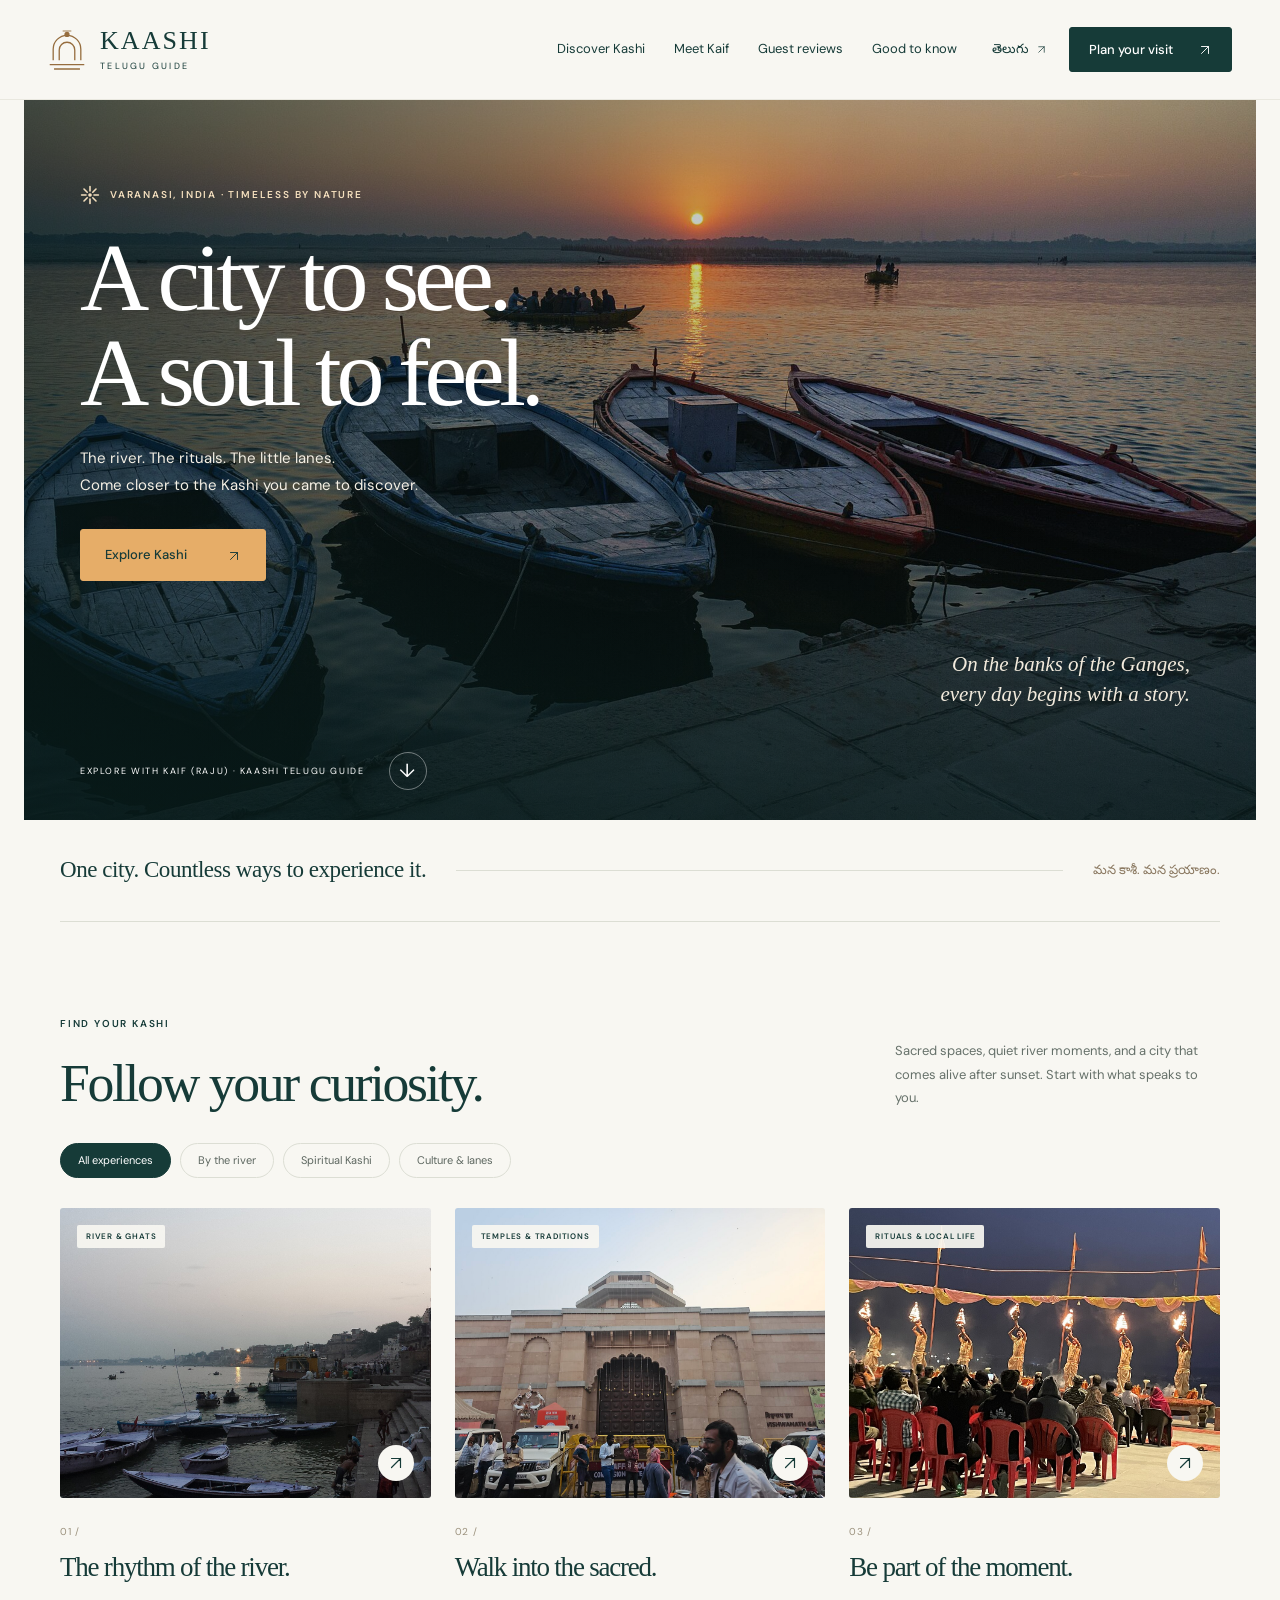
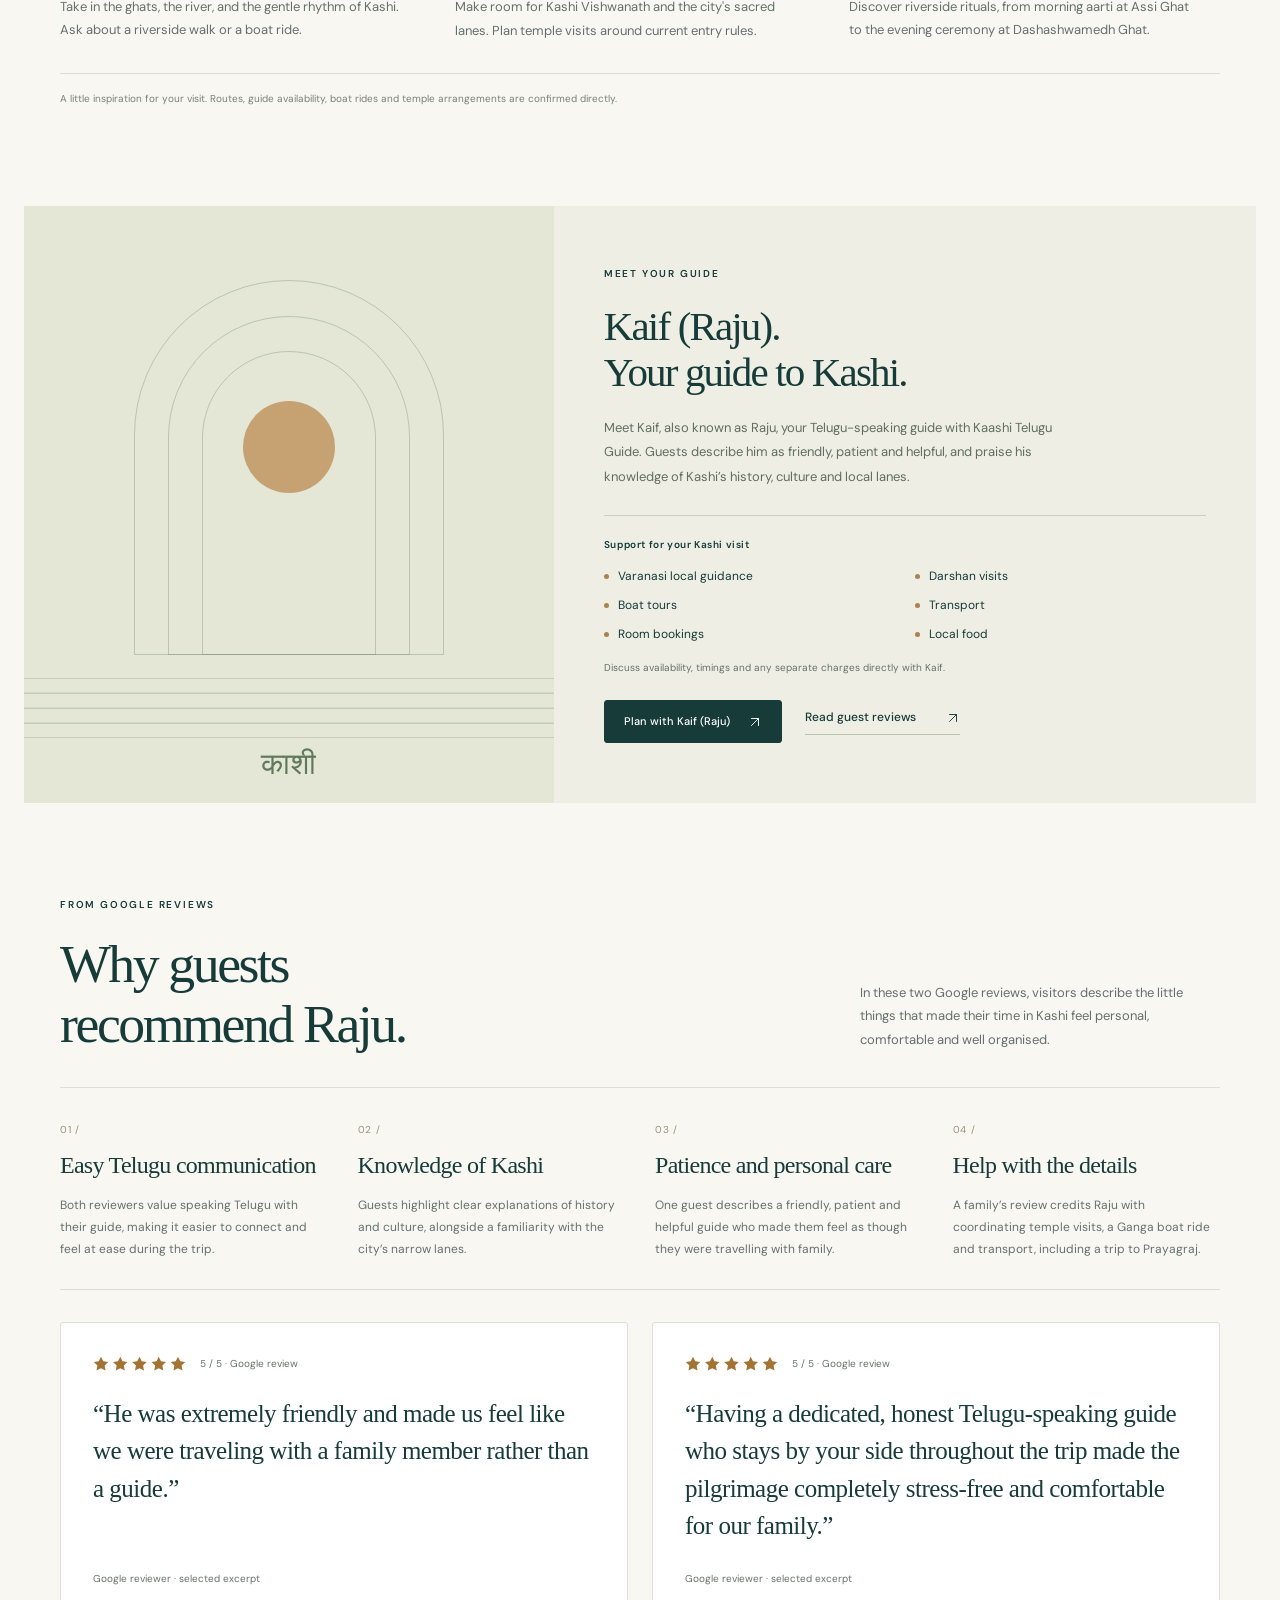
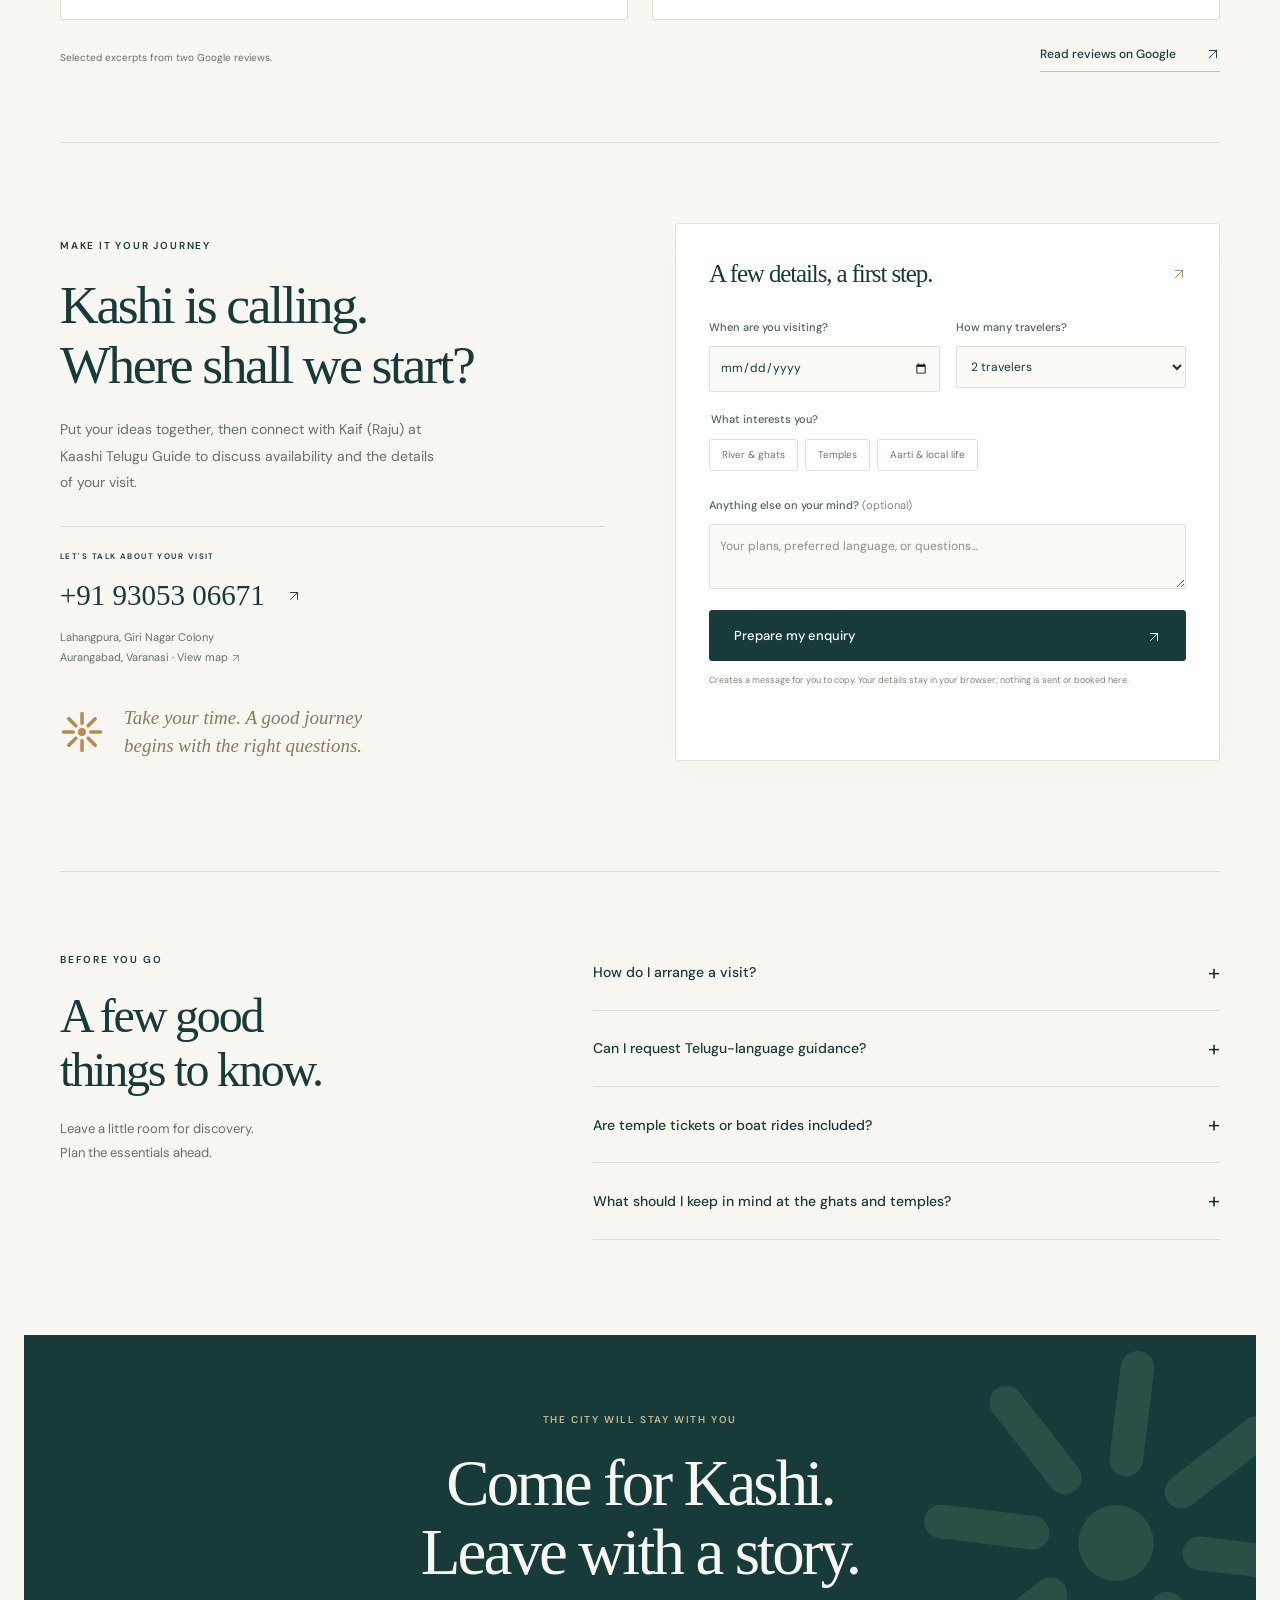
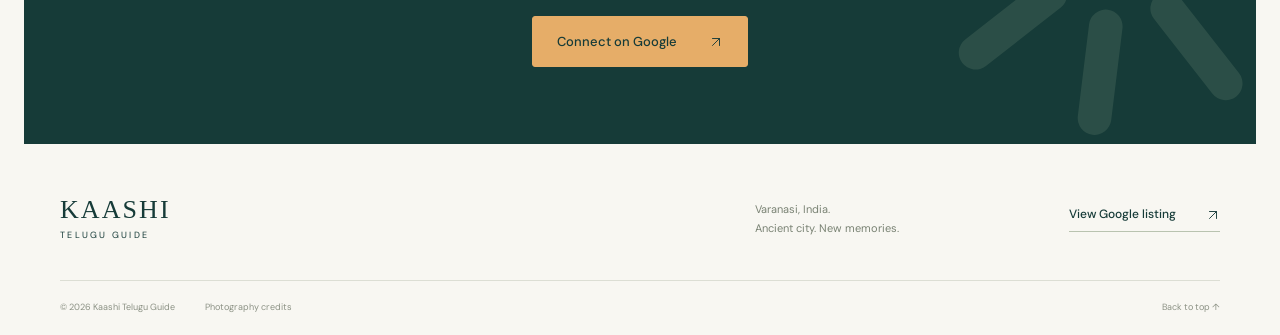
==== commit 2774b0c8: "Add Google review highlights for Kaif Raju" ====
--- a/index.html
+++ b/index.html
@@ -26,6 +26,7 @@
       <nav id="navigation" class="navigation" aria-label="Main navigation">
         <a href="#discover" data-i18n="navDiscover">Discover Kashi</a>
         <a href="#about" data-i18n="navAbout">Meet Kaif</a>
+        <a href="#reviews" data-i18n="navReviews">Guest reviews</a>
         <a href="#questions" data-i18n="navFaq">Good to know</a>
       </nav>
       <div class="header-actions">
@@ -82,14 +83,40 @@
 
     <section id="about" class="journey-section" aria-labelledby="journey-title">
       <div class="journey-art" aria-hidden="true"><span class="arch arch-one"></span><span class="arch arch-two"></span><span class="arch arch-three"></span><span class="art-sun"></span><span class="art-river"></span><span class="art-caption">काशी</span></div>
-      <div class="journey-content"><p class="eyebrow" data-i18n="aboutEyebrow">MEET YOUR GUIDE</p><h2 id="journey-title" data-i18n="aboutTitle">Kaif (Raju).<br>Your guide to Kashi.</h2><p class="journey-lead" data-i18n="aboutCopy">Meet Kaif, also known as Raju, your guide with Kaashi Telugu Guide. From exploring Varanasi to planning the practical details of your stay, speak with him about the Kashi visit you have in mind.</p>
+      <div class="journey-content"><p class="eyebrow" data-i18n="aboutEyebrow">MEET YOUR GUIDE</p><h2 id="journey-title" data-i18n="aboutTitle">Kaif (Raju).<br>Your guide to Kashi.</h2><p class="journey-lead" data-i18n="aboutCopy">Meet Kaif, also known as Raju, your Telugu-speaking guide with Kaashi Telugu Guide. Guests describe him as friendly, patient and helpful, and praise his knowledge of Kashi’s history, culture and local lanes.</p>
         <p class="guide-services-heading" data-i18n="guideServicesHeading">Support for your Kashi visit</p>
         <ul class="guide-services"><li data-i18n="serviceGuidance">Varanasi local guidance</li><li data-i18n="serviceDarshan">Darshan visits</li><li data-i18n="serviceBoats">Boat tours</li><li data-i18n="serviceTransport">Transport</li><li data-i18n="serviceRooms">Room bookings</li><li data-i18n="serviceFood">Local food</li></ul>
         <p class="guide-service-note" data-i18n="guideServiceNote">Discuss availability, timings and any separate charges directly with Kaif.</p>
         <div class="guide-actions"><a class="button button-small" href="#plan" data-i18n="planWithKaif">Plan with Kaif (Raju) <span aria-hidden="true"><svg class="arrow-icon" viewBox="0 0 24 24" fill="none" aria-hidden="true"><path d="M6 18 18 6M6 6h12v12" stroke="currentColor" stroke-width="1.6" stroke-linecap="round" stroke-linejoin="round"/></svg></span></a>
-        <a class="text-link" href="https://share.google/xsclolIkkXBpQ6PhG" target="_blank" rel="noopener noreferrer" data-i18n="googleProfile">Meet us on Google <span aria-hidden="true"><svg class="arrow-icon" viewBox="0 0 24 24" fill="none" aria-hidden="true"><path d="M6 18 18 6M6 6h12v12" stroke="currentColor" stroke-width="1.6" stroke-linecap="round" stroke-linejoin="round"/></svg></span></a>
+        <a class="text-link" href="#reviews" data-i18n="guestFeedbackLink">Read guest reviews <span aria-hidden="true"><svg class="arrow-icon" viewBox="0 0 24 24" fill="none" aria-hidden="true"><path d="M6 18 18 6M6 6h12v12" stroke="currentColor" stroke-width="1.6" stroke-linecap="round" stroke-linejoin="round"/></svg></span></a>
         </div>
       </div>
+    </section>
+
+    <section id="reviews" class="section reviews-section" aria-labelledby="reviews-title">
+      <div class="section-heading">
+        <div><p class="eyebrow" data-i18n="reviewsEyebrow">FROM GOOGLE REVIEWS</p><h2 id="reviews-title" data-i18n="reviewsTitle">Why guests<br>recommend Raju.</h2></div>
+        <p class="heading-copy" data-i18n="reviewsIntro">In these two Google reviews, visitors describe the little things that made their time in Kashi feel personal, comfortable and well organised.</p>
+      </div>
+      <div class="review-highlights">
+        <article><span class="highlight-number" aria-hidden="true">01 /</span><h3 data-i18n="highlightLanguageTitle">Easy Telugu communication</h3><p data-i18n="highlightLanguageCopy">Both reviewers value speaking Telugu with their guide, making it easier to connect and feel at ease during the trip.</p></article>
+        <article><span class="highlight-number" aria-hidden="true">02 /</span><h3 data-i18n="highlightKnowledgeTitle">Knowledge of Kashi</h3><p data-i18n="highlightKnowledgeCopy">Guests highlight clear explanations of history and culture, alongside a familiarity with the city’s narrow lanes.</p></article>
+        <article><span class="highlight-number" aria-hidden="true">03 /</span><h3 data-i18n="highlightCareTitle">Patience and personal care</h3><p data-i18n="highlightCareCopy">One guest describes a friendly, patient and helpful guide who made them feel as though they were travelling with family.</p></article>
+        <article><span class="highlight-number" aria-hidden="true">04 /</span><h3 data-i18n="highlightPlanningTitle">Help with the details</h3><p data-i18n="highlightPlanningCopy">A family’s review credits Raju with coordinating temple visits, a Ganga boat ride and transport, including a trip to Prayagraj.</p></article>
+      </div>
+      <div class="review-quotes">
+        <figure class="review-quote">
+          <div class="review-meta"><svg class="review-stars" viewBox="0 0 116 20" aria-hidden="true"><path d="m10 1 2.8 5.7 6.2.9-4.5 4.4 1.1 6.2L10 15.3l-5.6 2.9 1.1-6.2L1 7.6l6.2-.9Z"/><path transform="translate(24 0)" d="m10 1 2.8 5.7 6.2.9-4.5 4.4 1.1 6.2L10 15.3l-5.6 2.9 1.1-6.2L1 7.6l6.2-.9Z"/><path transform="translate(48 0)" d="m10 1 2.8 5.7 6.2.9-4.5 4.4 1.1 6.2L10 15.3l-5.6 2.9 1.1-6.2L1 7.6l6.2-.9Z"/><path transform="translate(72 0)" d="m10 1 2.8 5.7 6.2.9-4.5 4.4 1.1 6.2L10 15.3l-5.6 2.9 1.1-6.2L1 7.6l6.2-.9Z"/><path transform="translate(96 0)" d="m10 1 2.8 5.7 6.2.9-4.5 4.4 1.1 6.2L10 15.3l-5.6 2.9 1.1-6.2L1 7.6l6.2-.9Z"/></svg><span data-i18n="reviewScore">5 / 5 · Google review</span></div>
+          <blockquote><p data-i18n="reviewQuoteOne">“He was extremely friendly and made us feel like we were traveling with a family member rather than a guide.”</p></blockquote>
+          <figcaption data-i18n="reviewAttribution">Google reviewer · selected excerpt</figcaption>
+        </figure>
+        <figure class="review-quote">
+          <div class="review-meta"><svg class="review-stars" viewBox="0 0 116 20" aria-hidden="true"><path d="m10 1 2.8 5.7 6.2.9-4.5 4.4 1.1 6.2L10 15.3l-5.6 2.9 1.1-6.2L1 7.6l6.2-.9Z"/><path transform="translate(24 0)" d="m10 1 2.8 5.7 6.2.9-4.5 4.4 1.1 6.2L10 15.3l-5.6 2.9 1.1-6.2L1 7.6l6.2-.9Z"/><path transform="translate(48 0)" d="m10 1 2.8 5.7 6.2.9-4.5 4.4 1.1 6.2L10 15.3l-5.6 2.9 1.1-6.2L1 7.6l6.2-.9Z"/><path transform="translate(72 0)" d="m10 1 2.8 5.7 6.2.9-4.5 4.4 1.1 6.2L10 15.3l-5.6 2.9 1.1-6.2L1 7.6l6.2-.9Z"/><path transform="translate(96 0)" d="m10 1 2.8 5.7 6.2.9-4.5 4.4 1.1 6.2L10 15.3l-5.6 2.9 1.1-6.2L1 7.6l6.2-.9Z"/></svg><span data-i18n="reviewScore">5 / 5 · Google review</span></div>
+          <blockquote><p data-i18n="reviewQuoteTwo">“Having a dedicated, honest Telugu-speaking guide who stays by your side throughout the trip made the pilgrimage completely stress-free and comfortable for our family.”</p></blockquote>
+          <figcaption data-i18n="reviewAttribution">Google reviewer · selected excerpt</figcaption>
+        </figure>
+      </div>
+      <div class="reviews-footer"><p data-i18n="reviewsNote">Selected excerpts from two Google reviews.</p><a class="text-link" href="https://share.google/xsclolIkkXBpQ6PhG" target="_blank" rel="noopener noreferrer" data-i18n="readGoogleReviews">Read reviews on Google <svg class="arrow-icon" viewBox="0 0 24 24" fill="none" aria-hidden="true"><path d="M6 18 18 6M6 6h12v12" stroke="currentColor" stroke-width="1.6" stroke-linecap="round" stroke-linejoin="round"/></svg></a></div>
     </section>
 
     <section id="plan" class="section plan-section" aria-labelledby="plan-title">
@@ -109,7 +136,7 @@
 
     <section id="questions" class="section faq-section" aria-labelledby="faq-title"><div><p class="eyebrow" data-i18n="faqEyebrow">BEFORE YOU GO</p><h2 id="faq-title" data-i18n="faqTitle">A few good<br>things to know.</h2><p class="faq-intro" data-i18n="faqIntro">Leave a little room for discovery.<br>Plan the essentials ahead.</p></div><div class="faq-list">
       <details><summary data-i18n="faqOne">How do I arrange a visit?</summary><p data-i18n="faqOneAnswer">Prepare an enquiry above, then open Kaashi Telugu Guide's Google listing to find the current contact options. Confirm dates, meeting point, route and fees directly with the guide.</p></details>
-      <details><summary data-i18n="faqTwo">Can I request Telugu-language guidance?</summary><p data-i18n="faqTwoAnswer">Include your preferred language in your enquiry to Kaashi Telugu Guide. Confirm language availability and any requirements directly before making arrangements.</p></details>
+      <details><summary data-i18n="faqTwo">Can I request Telugu-language guidance?</summary><p data-i18n="faqTwoAnswer">Yes. Kaif (Raju) speaks Telugu, and guests highlight how this made communication easy. Share your preferred language and confirm his availability for your dates.</p></details>
       <details><summary data-i18n="faqThree">Are temple tickets or boat rides included?</summary><p data-i18n="faqThreeAnswer">The experiences on this page are ideas for your visit. Ask the guide about any entry fees, official booking requirements, boat charges and inclusions. Boat availability depends on river and weather conditions.</p></details>
       <details><summary data-i18n="faqFour">What should I keep in mind at the ghats and temples?</summary><p data-i18n="faqFourAnswer">Wear comfortable footwear, dress respectfully, and carry water. Follow local instructions and temple security rules. Ask before photographing people or rituals, and respect restrictions at cremation ghats.</p></details>
     </div></section>
--- a/styles.css
+++ b/styles.css
@@ -10,4 +10,5 @@
 @media(min-width:801px) and (max-width:1100px){.header-actions>.button{display:none}.menu-toggle{display:flex;flex-direction:column;gap:6px;border:0;background:transparent;padding:10px 0 10px 8px;color:var(--ink)}.menu-toggle span{display:block;height:1px;width:24px;background:currentColor}.navigation{display:none;position:absolute;top:99px;left:0;right:0;padding:25px 32px;background:var(--paper);border-bottom:1px solid var(--line);font-size:14px;box-shadow:0 10px 20px #183b3808}.navigation.open,html[lang=te] .navigation.open{display:flex;flex-direction:column;gap:19px}}
 @media(max-width:360px){.hero h1{font-size:57px}html[lang=te] .hero h1{font-size:32px;line-height:1.65}html[lang=te] .hero-content{top:65px}.hero-caption{font-size:14px}.hero-bottom{font-size:6px}.field-row{grid-template-columns:1fr;gap:0}}
 .guide-services-heading{font-size:10px;font-weight:600;letter-spacing:.06em;margin-top:25px;padding-top:21px;border-top:1px solid #c9d0c0}.guide-services{list-style:none;padding:0;margin:14px 0 15px;display:grid;grid-template-columns:repeat(2,minmax(0,1fr));gap:10px 20px}.guide-services li{font-size:12px;display:flex;align-items:baseline;gap:9px}.guide-services li::before{content:'';width:5px;height:5px;flex-shrink:0;background:#ab824e;border-radius:50%;align-self:center}.guide-service-note{font-size:10px;line-height:1.8;color:var(--muted)}.guide-actions{display:flex;align-items:center;gap:23px;flex-wrap:wrap;margin-top:23px}.guide-actions .text-link{margin-top:0}.guide-actions .button{font-size:11px;gap:18px}html[lang=te] .guide-services li{font-size:11px}html[lang=te] .guide-services-heading{letter-spacing:0}@media(max-width:800px){.guide-services{gap:10px 14px}.guide-services li{font-size:11px}.guide-actions{gap:17px}.guide-actions .button{font-size:10px}}@media(max-width:360px){.guide-services{grid-template-columns:1fr}.guide-actions{align-items:flex-start;flex-direction:column}}
+.reviews-section{padding-bottom:70px}.reviews-section .heading-copy{max-width:360px}.review-highlights{display:grid;grid-template-columns:repeat(4,minmax(0,1fr));gap:30px;border-top:1px solid var(--line);border-bottom:1px solid var(--line);padding:28px 0;margin:32px 0}.highlight-number{font-size:10px;color:#9b917d;letter-spacing:.07em}.review-highlights h3{font-size:24px;line-height:1.2;margin:11px 0 14px;letter-spacing:-.03em}.review-highlights p{font-size:12px;line-height:1.85;color:var(--muted)}.review-quotes{display:grid;grid-template-columns:repeat(2,minmax(0,1fr));gap:24px}.review-quote{margin:0;background:#fff;border:1px solid var(--line);border-radius:var(--radius);padding:32px;display:flex;flex-direction:column}.review-meta{display:flex;align-items:center;gap:14px;flex-wrap:wrap}.review-stars{width:93px;height:18px;fill:#a27333;flex-shrink:0}.review-meta span{font-size:10px;color:var(--muted)}.review-quote blockquote{margin:22px 0 26px;flex:1}.review-quote blockquote p{font-family:var(--serif);font-size:25px;line-height:1.5;letter-spacing:-.02em}.review-quote figcaption{font-size:10px;color:var(--muted)}.reviews-footer{display:flex;justify-content:space-between;align-items:center;gap:25px;margin-top:25px}.reviews-footer p{font-size:10px;color:var(--muted)}.reviews-section+.plan-section{border-top:1px solid var(--line);padding-top:80px}html[lang=te] .review-highlights h3{font-size:20px;line-height:1.6}html[lang=te] .review-quote blockquote p{font-family:'Noto Sans Telugu',sans-serif;font-size:19px;line-height:1.9;letter-spacing:0}@media(max-width:1000px){.review-highlights{grid-template-columns:repeat(2,minmax(0,1fr));gap:26px 35px}.review-quote{padding:25px}.review-quote blockquote p{font-size:23px}.reviews-section .heading-copy{max-width:280px}}@media(max-width:600px){.reviews-section{padding-bottom:55px}.reviews-section .heading-copy{max-width:none}.review-highlights{gap:26px 20px;padding:24px 0}.review-highlights h3{font-size:23px}.review-quotes{grid-template-columns:1fr;gap:17px}.review-quote{padding:25px}.review-quote blockquote p{font-size:24px}.reviews-footer{flex-direction:column;align-items:flex-start;gap:15px}.reviews-footer .text-link{font-size:11px}.reviews-section+.plan-section{padding-top:58px}html[lang=te] .review-highlights h3{font-size:18px}html[lang=te] .review-quote blockquote p{font-size:18px}}@media(max-width:360px){.review-highlights{grid-template-columns:1fr}.review-quote{padding:22px}.review-meta{gap:10px}}
 @media(prefers-reduced-motion:reduce){html{scroll-behavior:auto}*,*::before,*::after{transition:none!important}}
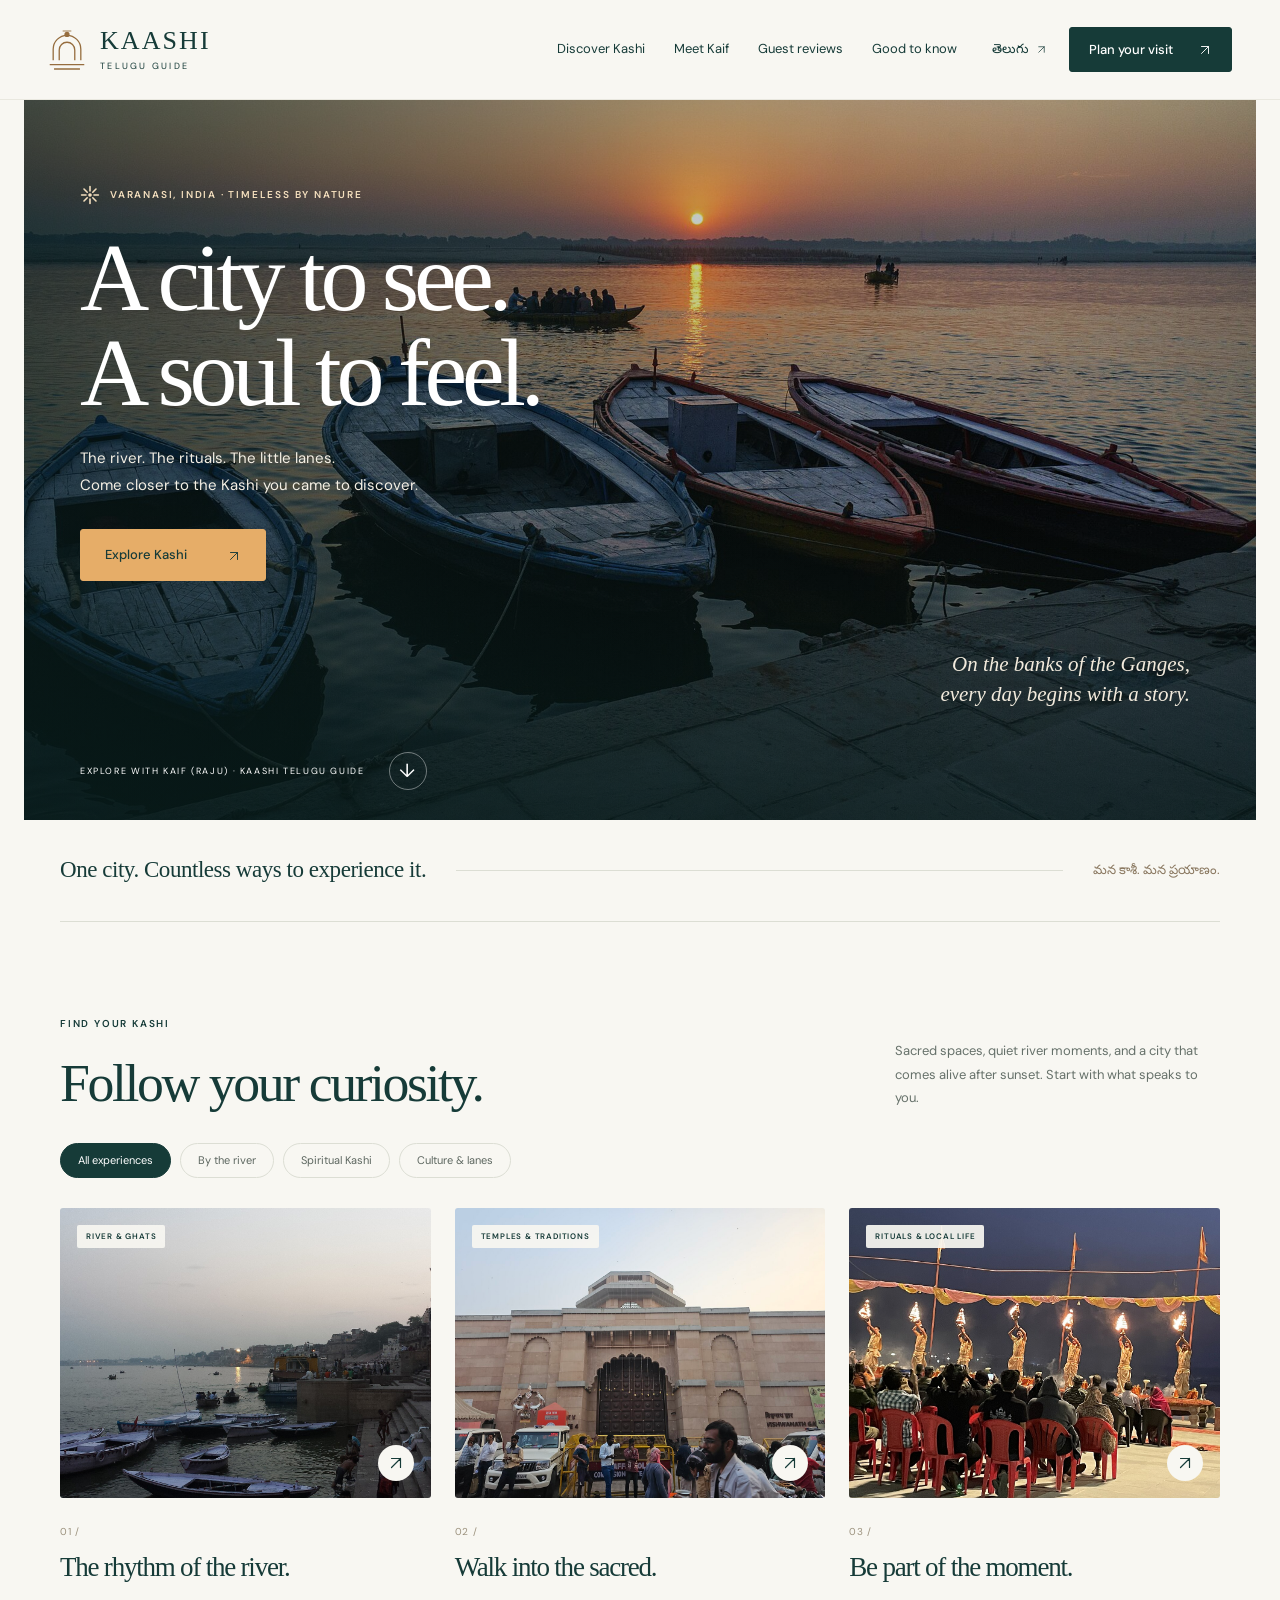
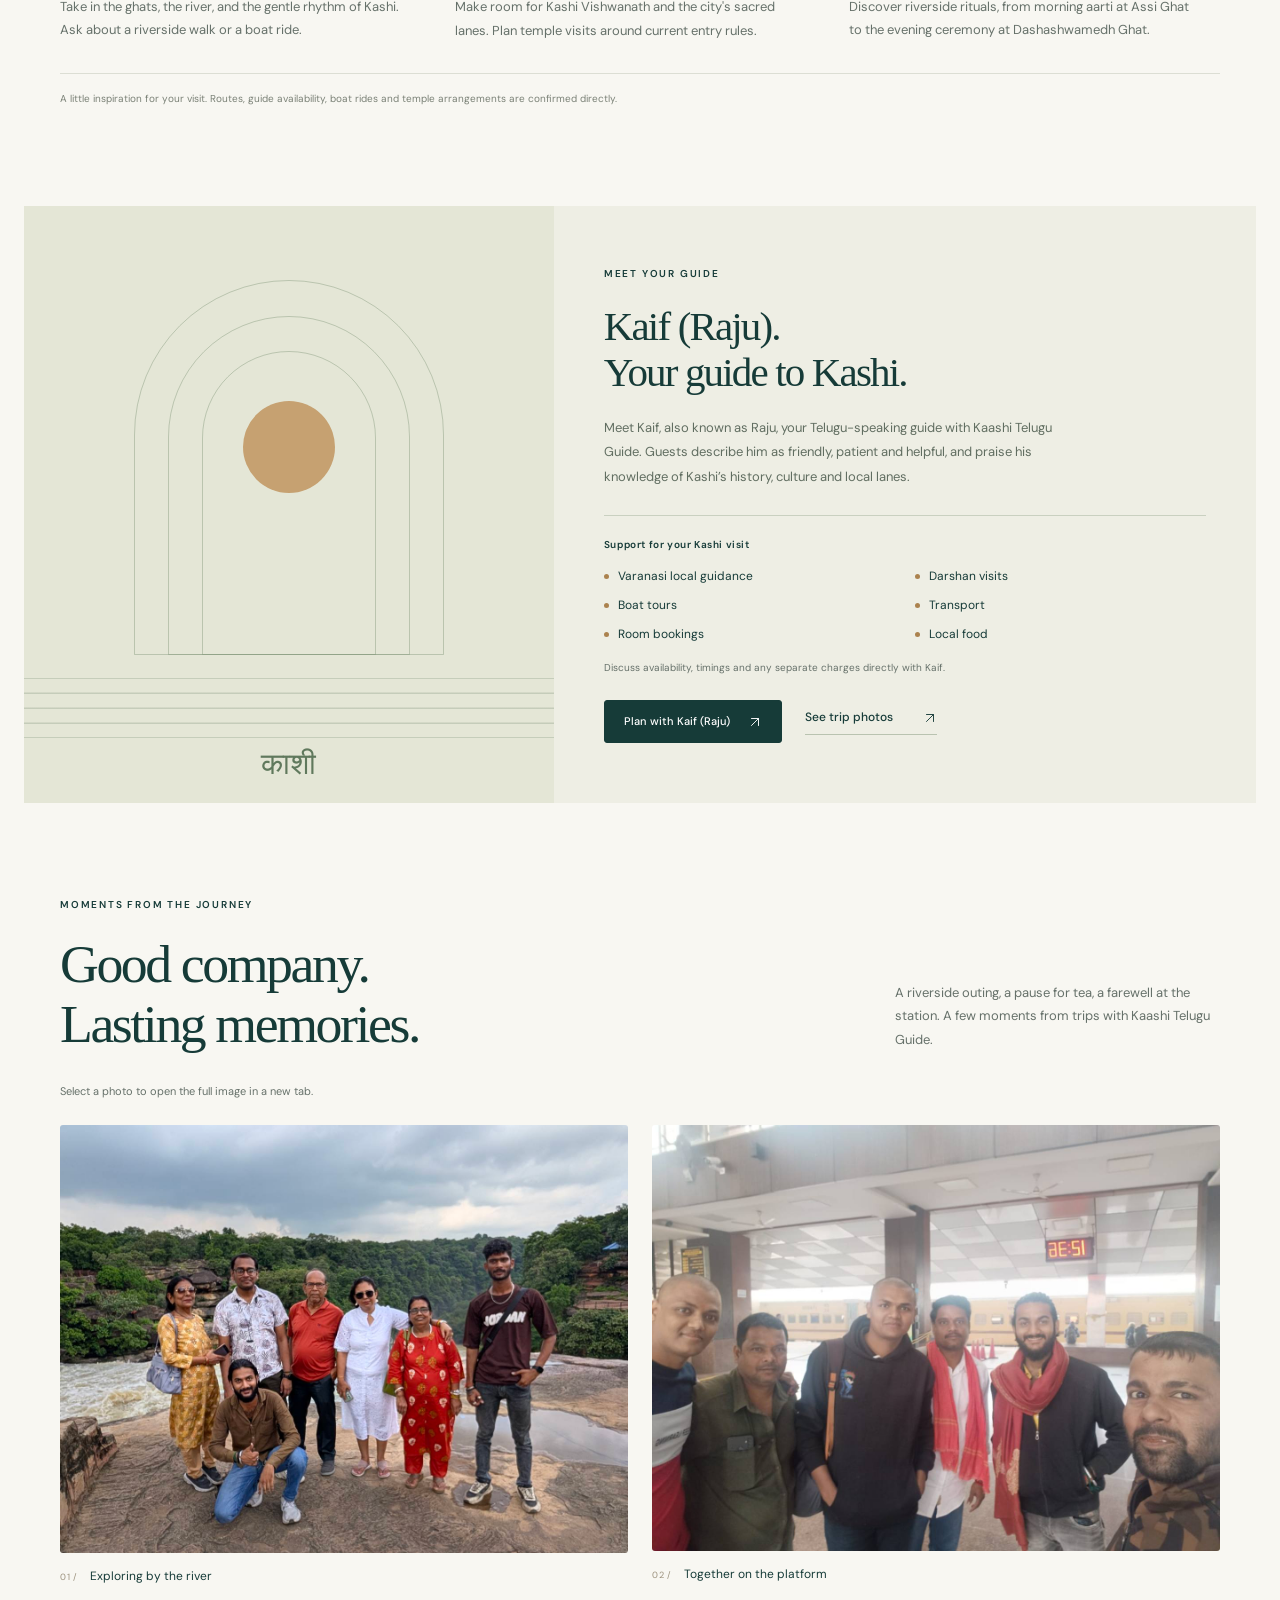
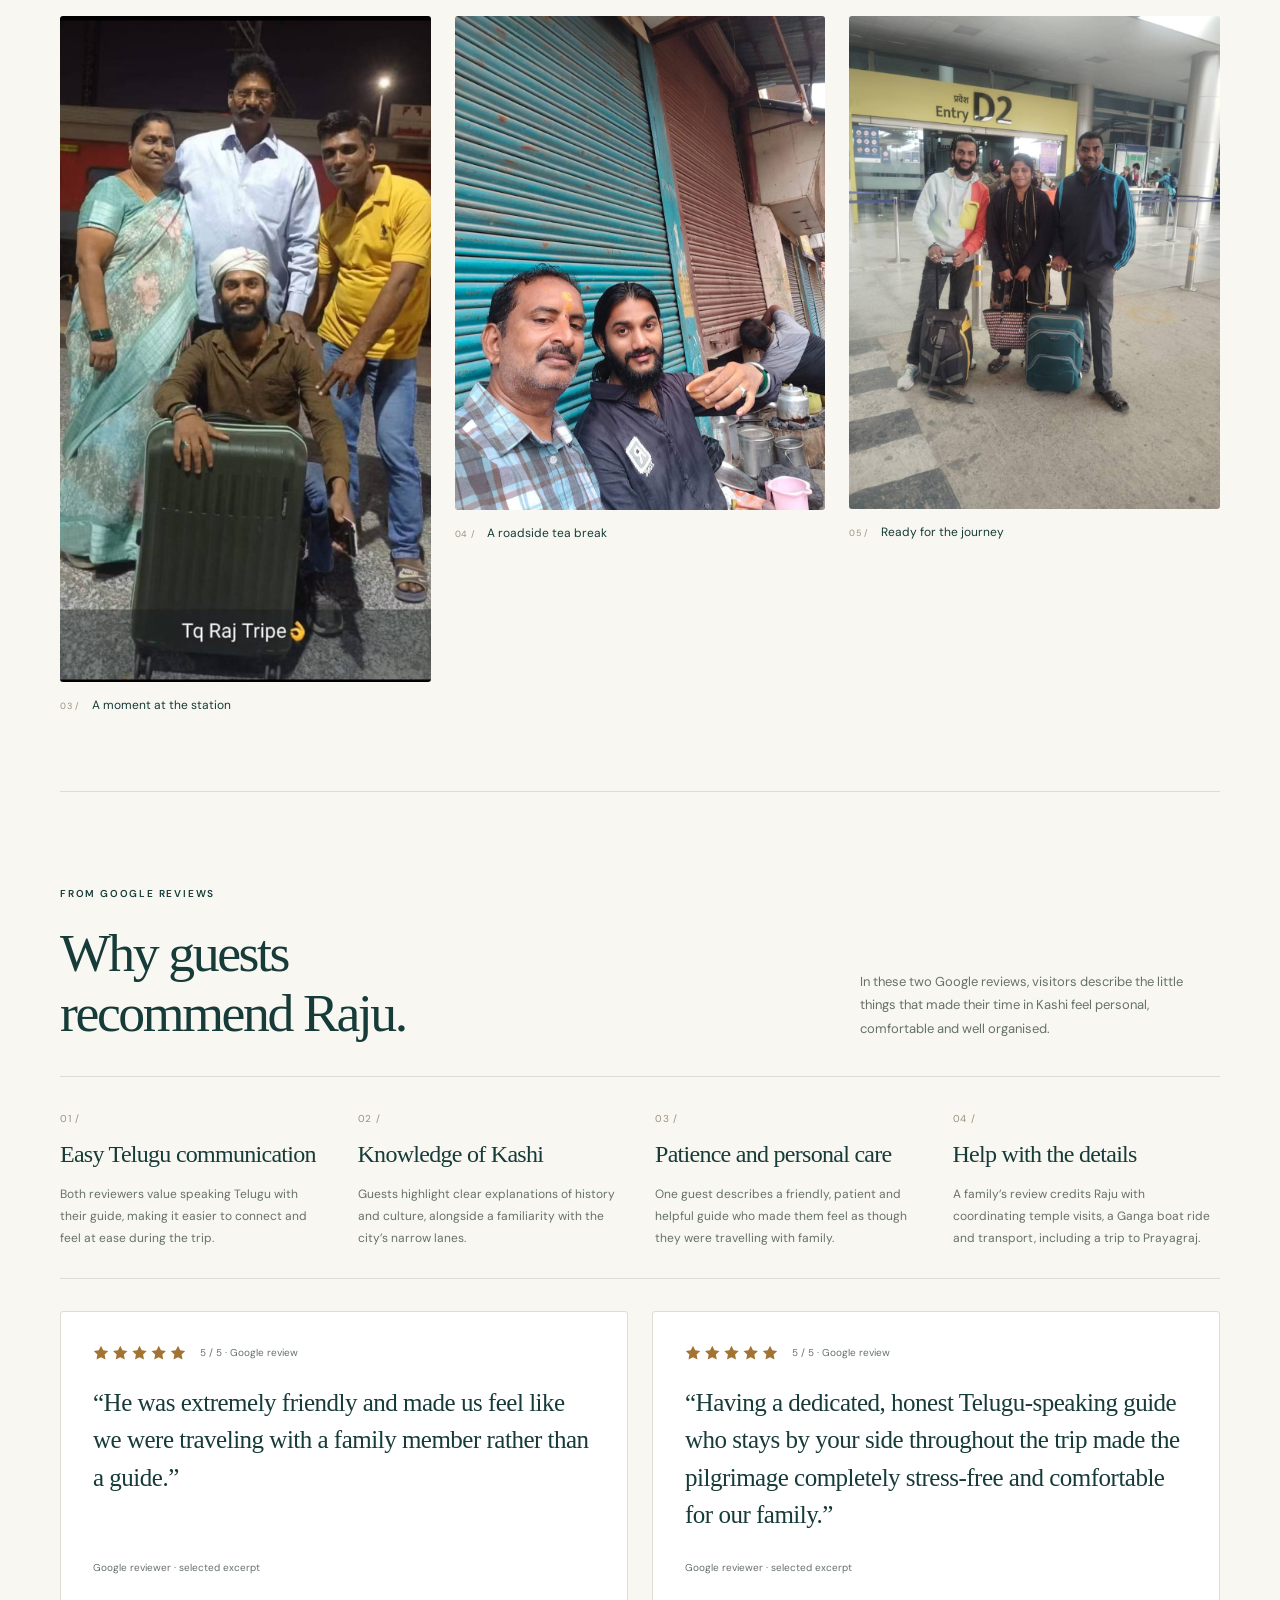
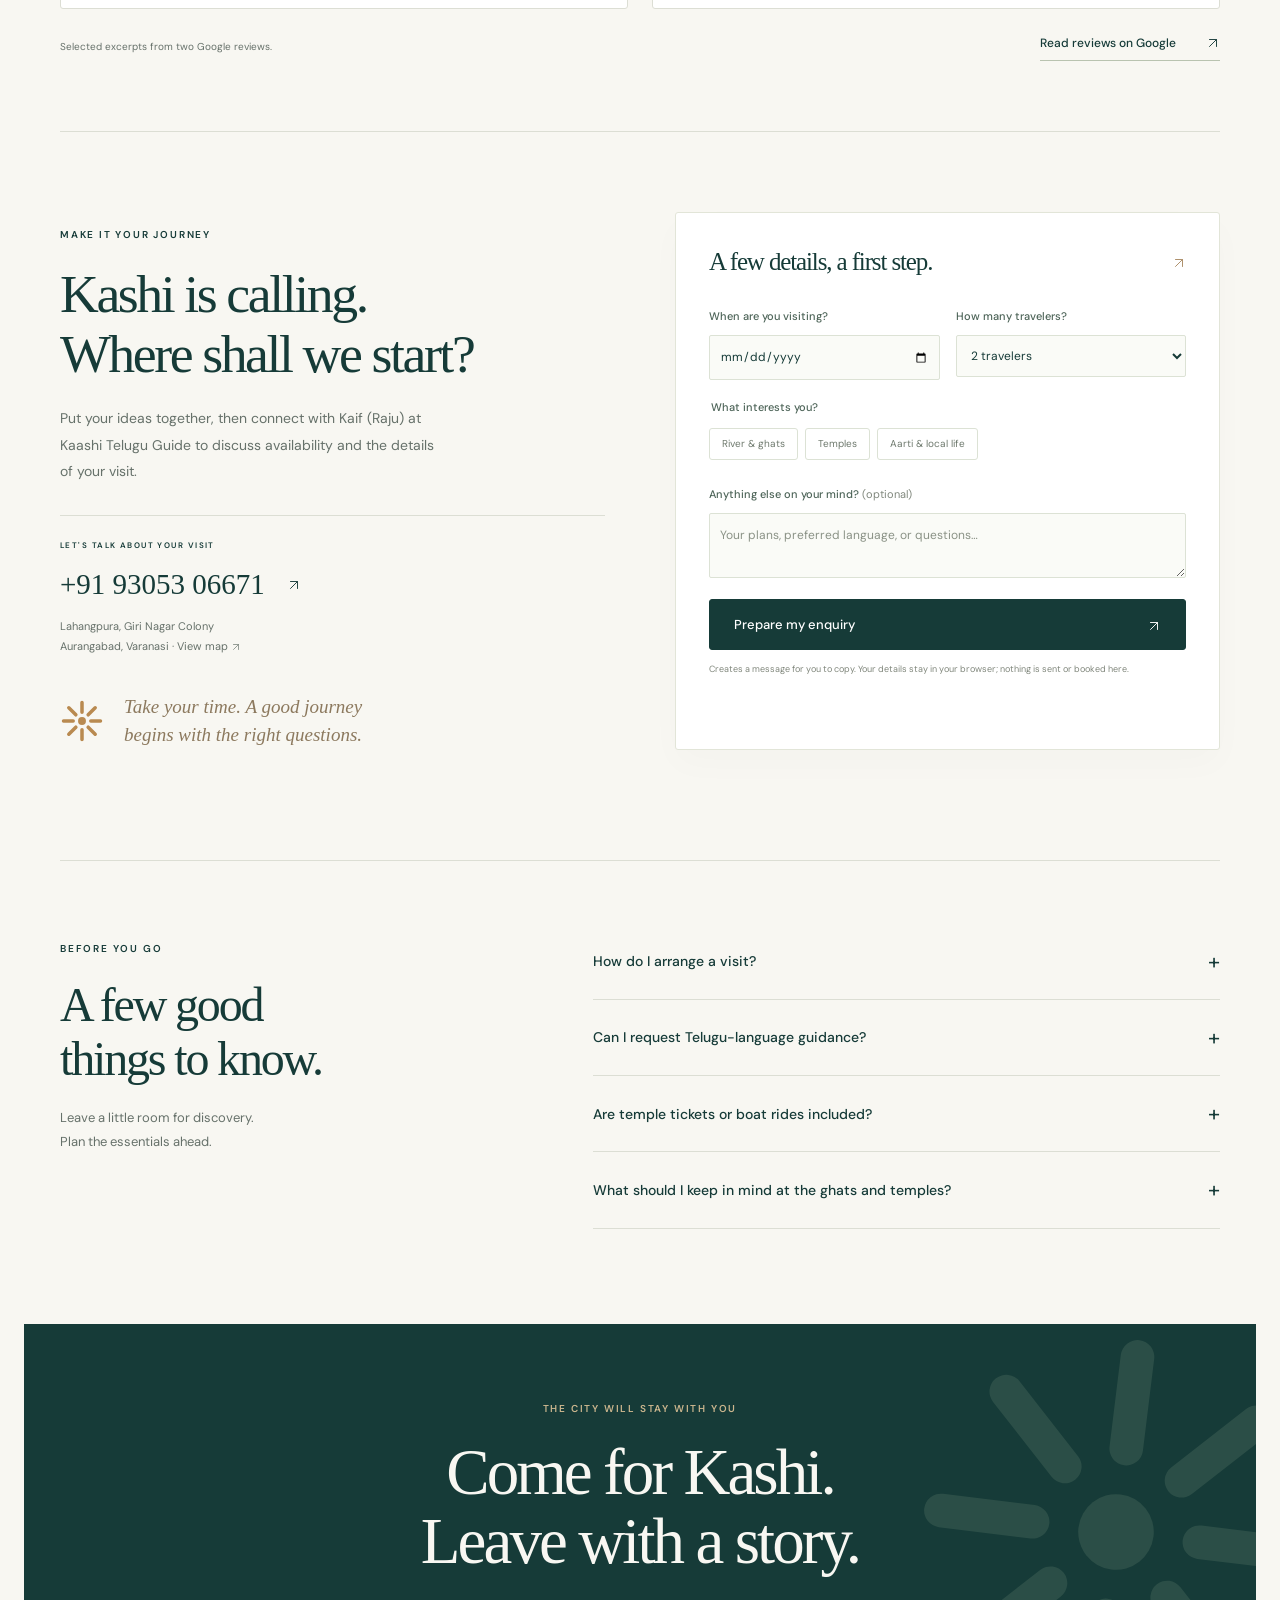
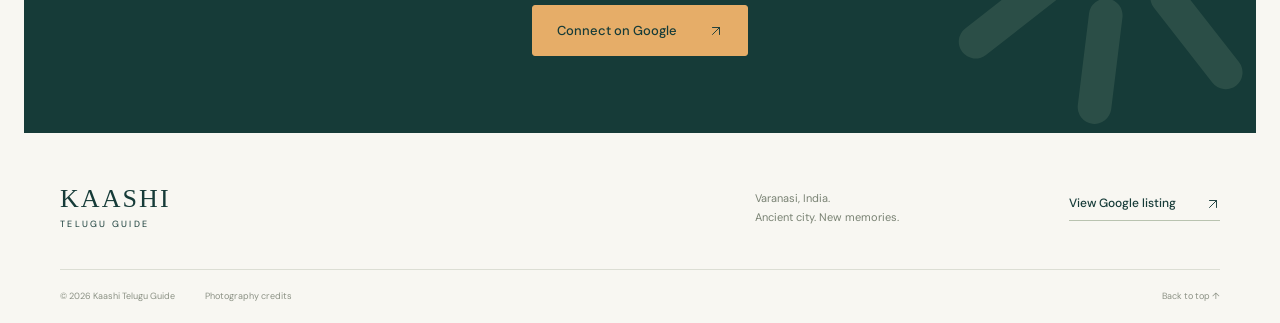
==== commit 592fa6d8: "Add trip photo gallery with English and Telugu captions" ====
--- a/index.html
+++ b/index.html
@@ -88,8 +88,23 @@
         <ul class="guide-services"><li data-i18n="serviceGuidance">Varanasi local guidance</li><li data-i18n="serviceDarshan">Darshan visits</li><li data-i18n="serviceBoats">Boat tours</li><li data-i18n="serviceTransport">Transport</li><li data-i18n="serviceRooms">Room bookings</li><li data-i18n="serviceFood">Local food</li></ul>
         <p class="guide-service-note" data-i18n="guideServiceNote">Discuss availability, timings and any separate charges directly with Kaif.</p>
         <div class="guide-actions"><a class="button button-small" href="#plan" data-i18n="planWithKaif">Plan with Kaif (Raju) <span aria-hidden="true"><svg class="arrow-icon" viewBox="0 0 24 24" fill="none" aria-hidden="true"><path d="M6 18 18 6M6 6h12v12" stroke="currentColor" stroke-width="1.6" stroke-linecap="round" stroke-linejoin="round"/></svg></span></a>
-        <a class="text-link" href="#reviews" data-i18n="guestFeedbackLink">Read guest reviews <span aria-hidden="true"><svg class="arrow-icon" viewBox="0 0 24 24" fill="none" aria-hidden="true"><path d="M6 18 18 6M6 6h12v12" stroke="currentColor" stroke-width="1.6" stroke-linecap="round" stroke-linejoin="round"/></svg></span></a>
+        <a class="text-link" href="#photos" data-i18n="tripPhotosLink">See trip photos <span aria-hidden="true"><svg class="arrow-icon" viewBox="0 0 24 24" fill="none" aria-hidden="true"><path d="M6 18 18 6M6 6h12v12" stroke="currentColor" stroke-width="1.6" stroke-linecap="round" stroke-linejoin="round"/></svg></span></a>
         </div>
+      </div>
+    </section>
+
+    <section id="photos" class="section photo-section" aria-labelledby="photos-title">
+      <div class="section-heading">
+        <div><p class="eyebrow" data-i18n="photosEyebrow">MOMENTS FROM THE JOURNEY</p><h2 id="photos-title" data-i18n="photosTitle">Good company.<br>Lasting memories.</h2></div>
+        <p class="heading-copy" data-i18n="photosIntro">A riverside outing, a pause for tea, a farewell at the station. A few moments from trips with Kaashi Telugu Guide.</p>
+      </div>
+      <p class="photo-hint" data-i18n="photosHint">Select a photo to open the full image in a new tab.</p>
+      <div class="photo-grid">
+        <figure class="trip-photo trip-photo-wide"><a href="assets/guest-riverside.jpg" target="_blank" rel="noopener noreferrer"><img src="assets/guest-riverside.jpg" width="1280" height="964" loading="lazy" decoding="async" alt="Seven people posing on a rocky riverbank, with trees and rushing water behind them" data-i18n-alt="photoRiverAlt"></a><figcaption><span class="photo-number" aria-hidden="true">01 /</span><span data-i18n="photoRiverCaption">Exploring by the river</span></figcaption></figure>
+        <figure class="trip-photo trip-photo-wide"><a href="assets/guest-platform.jpg" target="_blank" rel="noopener noreferrer"><img src="assets/guest-platform.jpg" width="1280" height="960" loading="lazy" decoding="async" alt="Six people taking a group selfie on a railway platform" data-i18n-alt="photoPlatformAlt"></a><figcaption><span class="photo-number" aria-hidden="true">02 /</span><span data-i18n="photoPlatformCaption">Together on the platform</span></figcaption></figure>
+        <figure class="trip-photo"><a href="assets/guest-station.jpg" target="_blank" rel="noopener noreferrer"><img src="assets/guest-station.jpg" width="712" height="1280" loading="lazy" decoding="async" alt="Four people posing with luggage beside a train at night" data-i18n-alt="photoStationAlt"></a><figcaption><span class="photo-number" aria-hidden="true">03 /</span><span data-i18n="photoStationCaption">A moment at the station</span></figcaption></figure>
+        <figure class="trip-photo"><a href="assets/guest-tea.jpg" target="_blank" rel="noopener noreferrer"><img src="assets/guest-tea.jpg" width="961" height="1280" loading="lazy" decoding="async" alt="Two people taking a selfie beside a tea stall, with one holding a small clay cup" data-i18n-alt="photoTeaAlt"></a><figcaption><span class="photo-number" aria-hidden="true">04 /</span><span data-i18n="photoTeaCaption">A roadside tea break</span></figcaption></figure>
+        <figure class="trip-photo"><a href="assets/guest-airport.jpg" target="_blank" rel="noopener noreferrer"><img src="assets/guest-airport.jpg" width="963" height="1280" loading="lazy" decoding="async" alt="Three people posing with luggage outside an airport entrance marked D2" data-i18n-alt="photoAirportAlt"></a><figcaption><span class="photo-number" aria-hidden="true">05 /</span><span data-i18n="photoAirportCaption">Ready for the journey</span></figcaption></figure>
       </div>
     </section>
 
--- a/styles.css
+++ b/styles.css
@@ -11,4 +11,5 @@
 @media(max-width:360px){.hero h1{font-size:57px}html[lang=te] .hero h1{font-size:32px;line-height:1.65}html[lang=te] .hero-content{top:65px}.hero-caption{font-size:14px}.hero-bottom{font-size:6px}.field-row{grid-template-columns:1fr;gap:0}}
 .guide-services-heading{font-size:10px;font-weight:600;letter-spacing:.06em;margin-top:25px;padding-top:21px;border-top:1px solid #c9d0c0}.guide-services{list-style:none;padding:0;margin:14px 0 15px;display:grid;grid-template-columns:repeat(2,minmax(0,1fr));gap:10px 20px}.guide-services li{font-size:12px;display:flex;align-items:baseline;gap:9px}.guide-services li::before{content:'';width:5px;height:5px;flex-shrink:0;background:#ab824e;border-radius:50%;align-self:center}.guide-service-note{font-size:10px;line-height:1.8;color:var(--muted)}.guide-actions{display:flex;align-items:center;gap:23px;flex-wrap:wrap;margin-top:23px}.guide-actions .text-link{margin-top:0}.guide-actions .button{font-size:11px;gap:18px}html[lang=te] .guide-services li{font-size:11px}html[lang=te] .guide-services-heading{letter-spacing:0}@media(max-width:800px){.guide-services{gap:10px 14px}.guide-services li{font-size:11px}.guide-actions{gap:17px}.guide-actions .button{font-size:10px}}@media(max-width:360px){.guide-services{grid-template-columns:1fr}.guide-actions{align-items:flex-start;flex-direction:column}}
 .reviews-section{padding-bottom:70px}.reviews-section .heading-copy{max-width:360px}.review-highlights{display:grid;grid-template-columns:repeat(4,minmax(0,1fr));gap:30px;border-top:1px solid var(--line);border-bottom:1px solid var(--line);padding:28px 0;margin:32px 0}.highlight-number{font-size:10px;color:#9b917d;letter-spacing:.07em}.review-highlights h3{font-size:24px;line-height:1.2;margin:11px 0 14px;letter-spacing:-.03em}.review-highlights p{font-size:12px;line-height:1.85;color:var(--muted)}.review-quotes{display:grid;grid-template-columns:repeat(2,minmax(0,1fr));gap:24px}.review-quote{margin:0;background:#fff;border:1px solid var(--line);border-radius:var(--radius);padding:32px;display:flex;flex-direction:column}.review-meta{display:flex;align-items:center;gap:14px;flex-wrap:wrap}.review-stars{width:93px;height:18px;fill:#a27333;flex-shrink:0}.review-meta span{font-size:10px;color:var(--muted)}.review-quote blockquote{margin:22px 0 26px;flex:1}.review-quote blockquote p{font-family:var(--serif);font-size:25px;line-height:1.5;letter-spacing:-.02em}.review-quote figcaption{font-size:10px;color:var(--muted)}.reviews-footer{display:flex;justify-content:space-between;align-items:center;gap:25px;margin-top:25px}.reviews-footer p{font-size:10px;color:var(--muted)}.reviews-section+.plan-section{border-top:1px solid var(--line);padding-top:80px}html[lang=te] .review-highlights h3{font-size:20px;line-height:1.6}html[lang=te] .review-quote blockquote p{font-family:'Noto Sans Telugu',sans-serif;font-size:19px;line-height:1.9;letter-spacing:0}@media(max-width:1000px){.review-highlights{grid-template-columns:repeat(2,minmax(0,1fr));gap:26px 35px}.review-quote{padding:25px}.review-quote blockquote p{font-size:23px}.reviews-section .heading-copy{max-width:280px}}@media(max-width:600px){.reviews-section{padding-bottom:55px}.reviews-section .heading-copy{max-width:none}.review-highlights{gap:26px 20px;padding:24px 0}.review-highlights h3{font-size:23px}.review-quotes{grid-template-columns:1fr;gap:17px}.review-quote{padding:25px}.review-quote blockquote p{font-size:24px}.reviews-footer{flex-direction:column;align-items:flex-start;gap:15px}.reviews-footer .text-link{font-size:11px}.reviews-section+.plan-section{padding-top:58px}html[lang=te] .review-highlights h3{font-size:18px}html[lang=te] .review-quote blockquote p{font-size:18px}}@media(max-width:360px){.review-highlights{grid-template-columns:1fr}.review-quote{padding:22px}.review-meta{gap:10px}}
+.photo-section{padding-bottom:75px}.photo-hint{font-size:11px;color:var(--muted);margin:0 0 24px}.photo-grid{display:grid;grid-template-columns:repeat(6,minmax(0,1fr));gap:30px 24px;align-items:start}.trip-photo{grid-column:span 2;margin:0;min-width:0}.trip-photo-wide{grid-column:span 3}.trip-photo a{display:block;border-radius:var(--radius);background:#eeeee4;overflow:hidden}.trip-photo img{width:100%;height:auto;display:block;transition:filter .2s}.trip-photo a:hover img{filter:brightness(1.05)}.trip-photo figcaption{display:flex;gap:12px;align-items:baseline;padding-top:13px;font-size:12px;line-height:1.7}.photo-number{font-size:9px;letter-spacing:.07em;color:#9b917d;flex-shrink:0}.photo-section+.reviews-section{border-top:1px solid var(--line)}html[lang=te] .trip-photo figcaption{font-size:11px}@media(max-width:800px){.photo-grid{gap:25px 18px}.trip-photo figcaption{font-size:11px;gap:8px}}@media(max-width:600px){.photo-section{padding-bottom:55px}.photo-grid{grid-template-columns:1fr;gap:28px}.trip-photo,.trip-photo-wide{grid-column:auto}.trip-photo figcaption{font-size:12px}.photo-hint{font-size:10px}}
 @media(prefers-reduced-motion:reduce){html{scroll-behavior:auto}*,*::before,*::after{transition:none!important}}
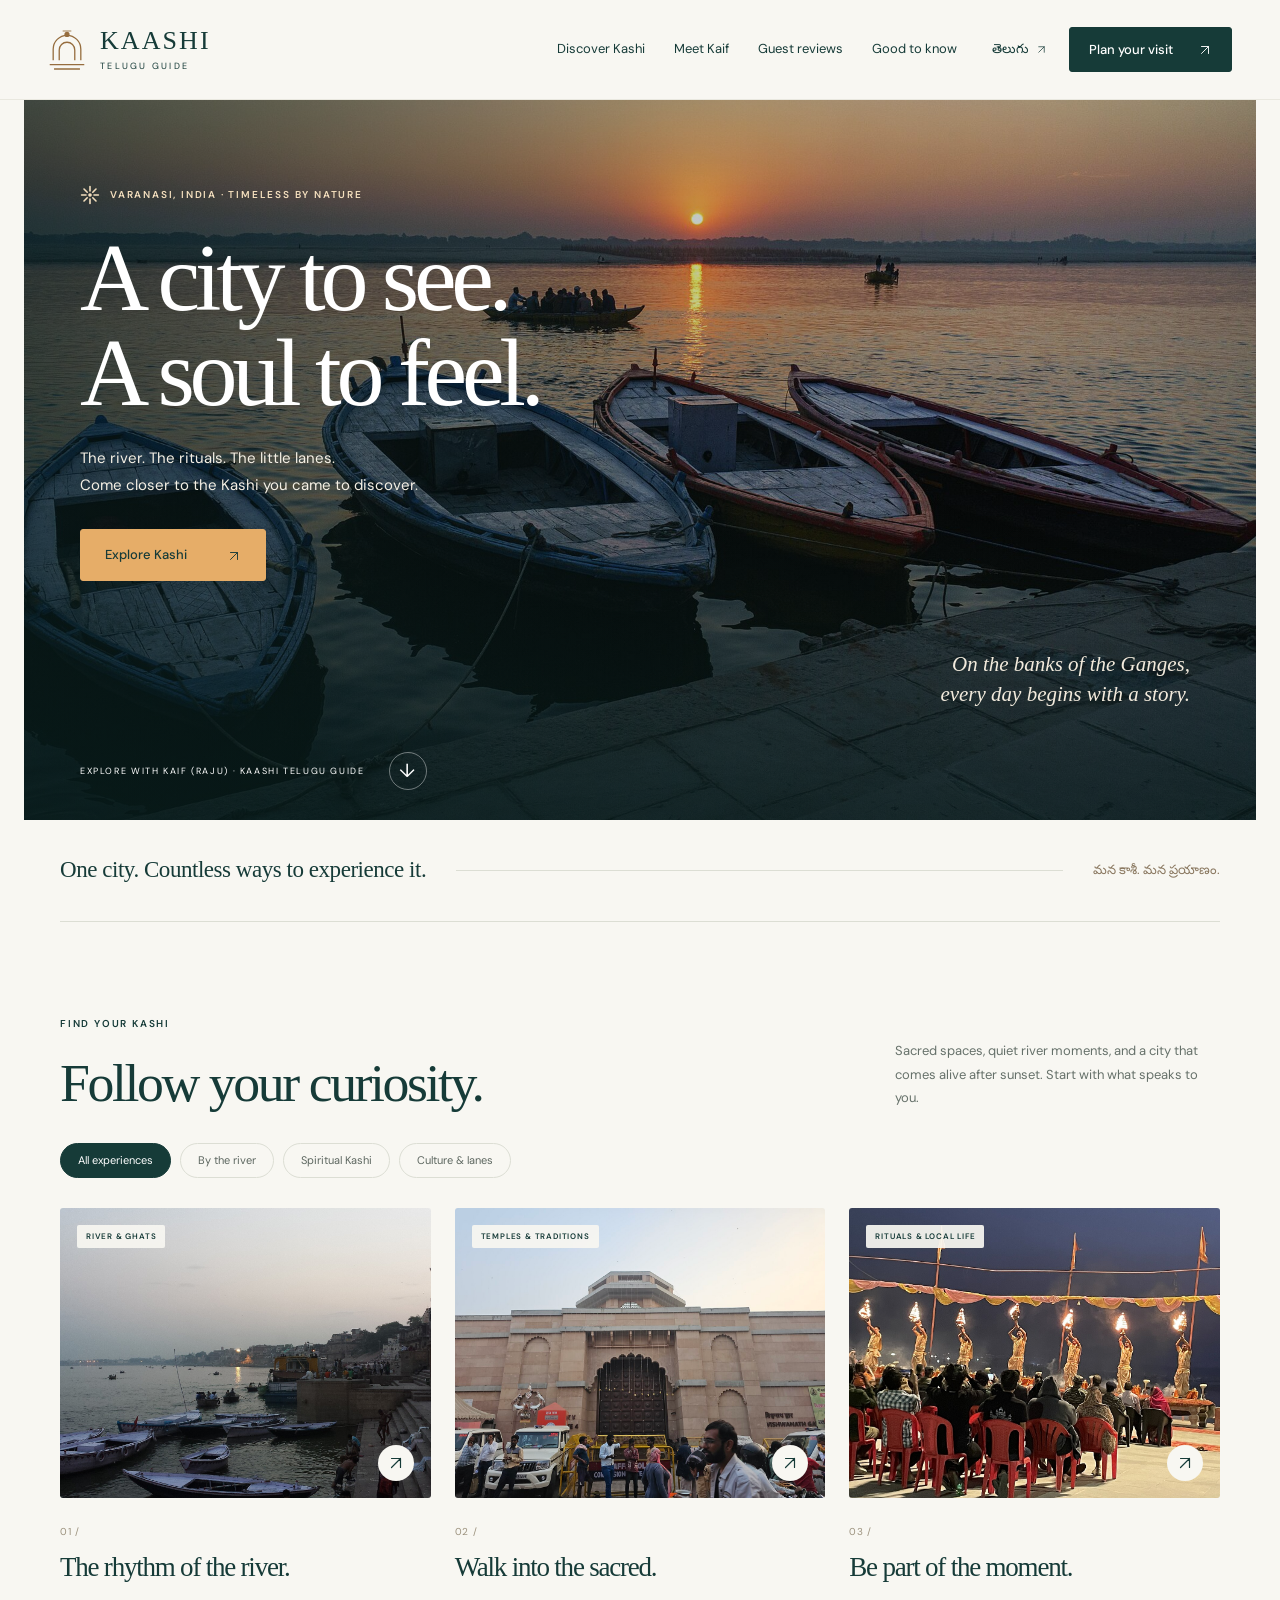
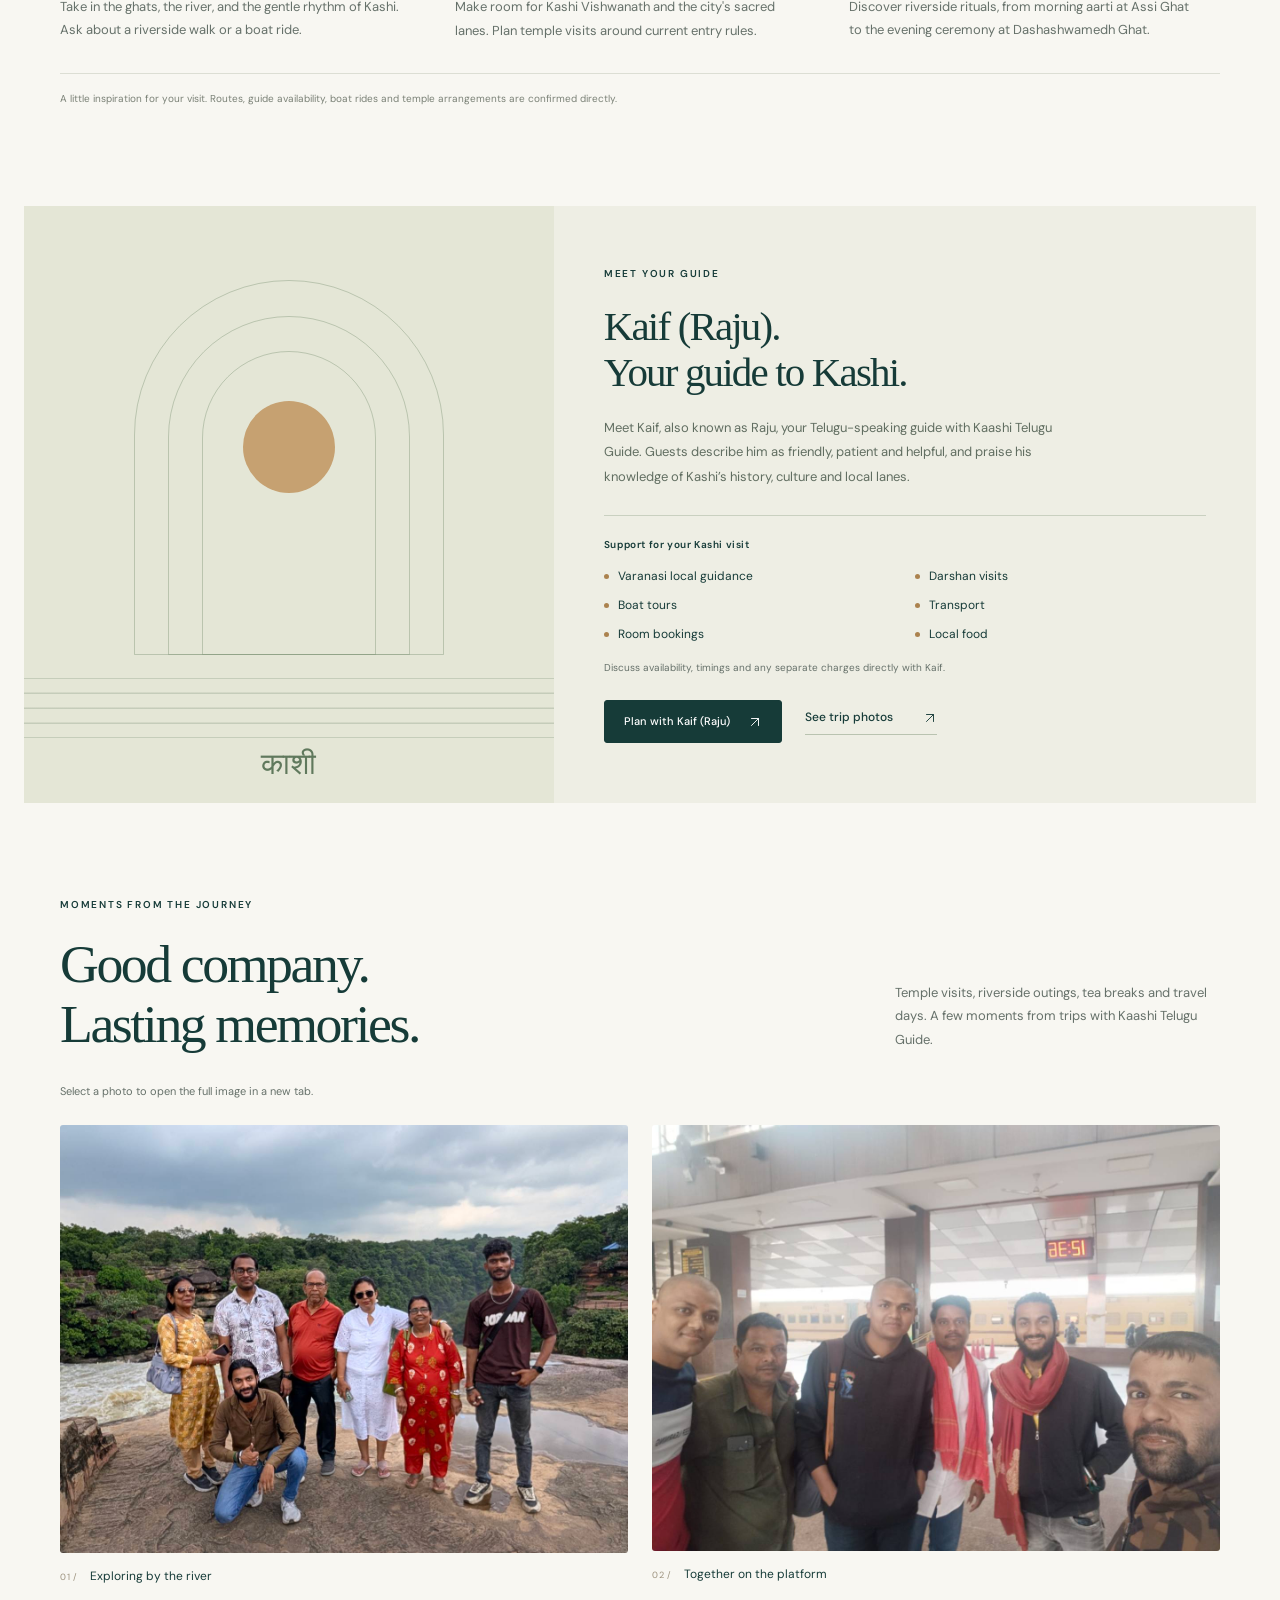
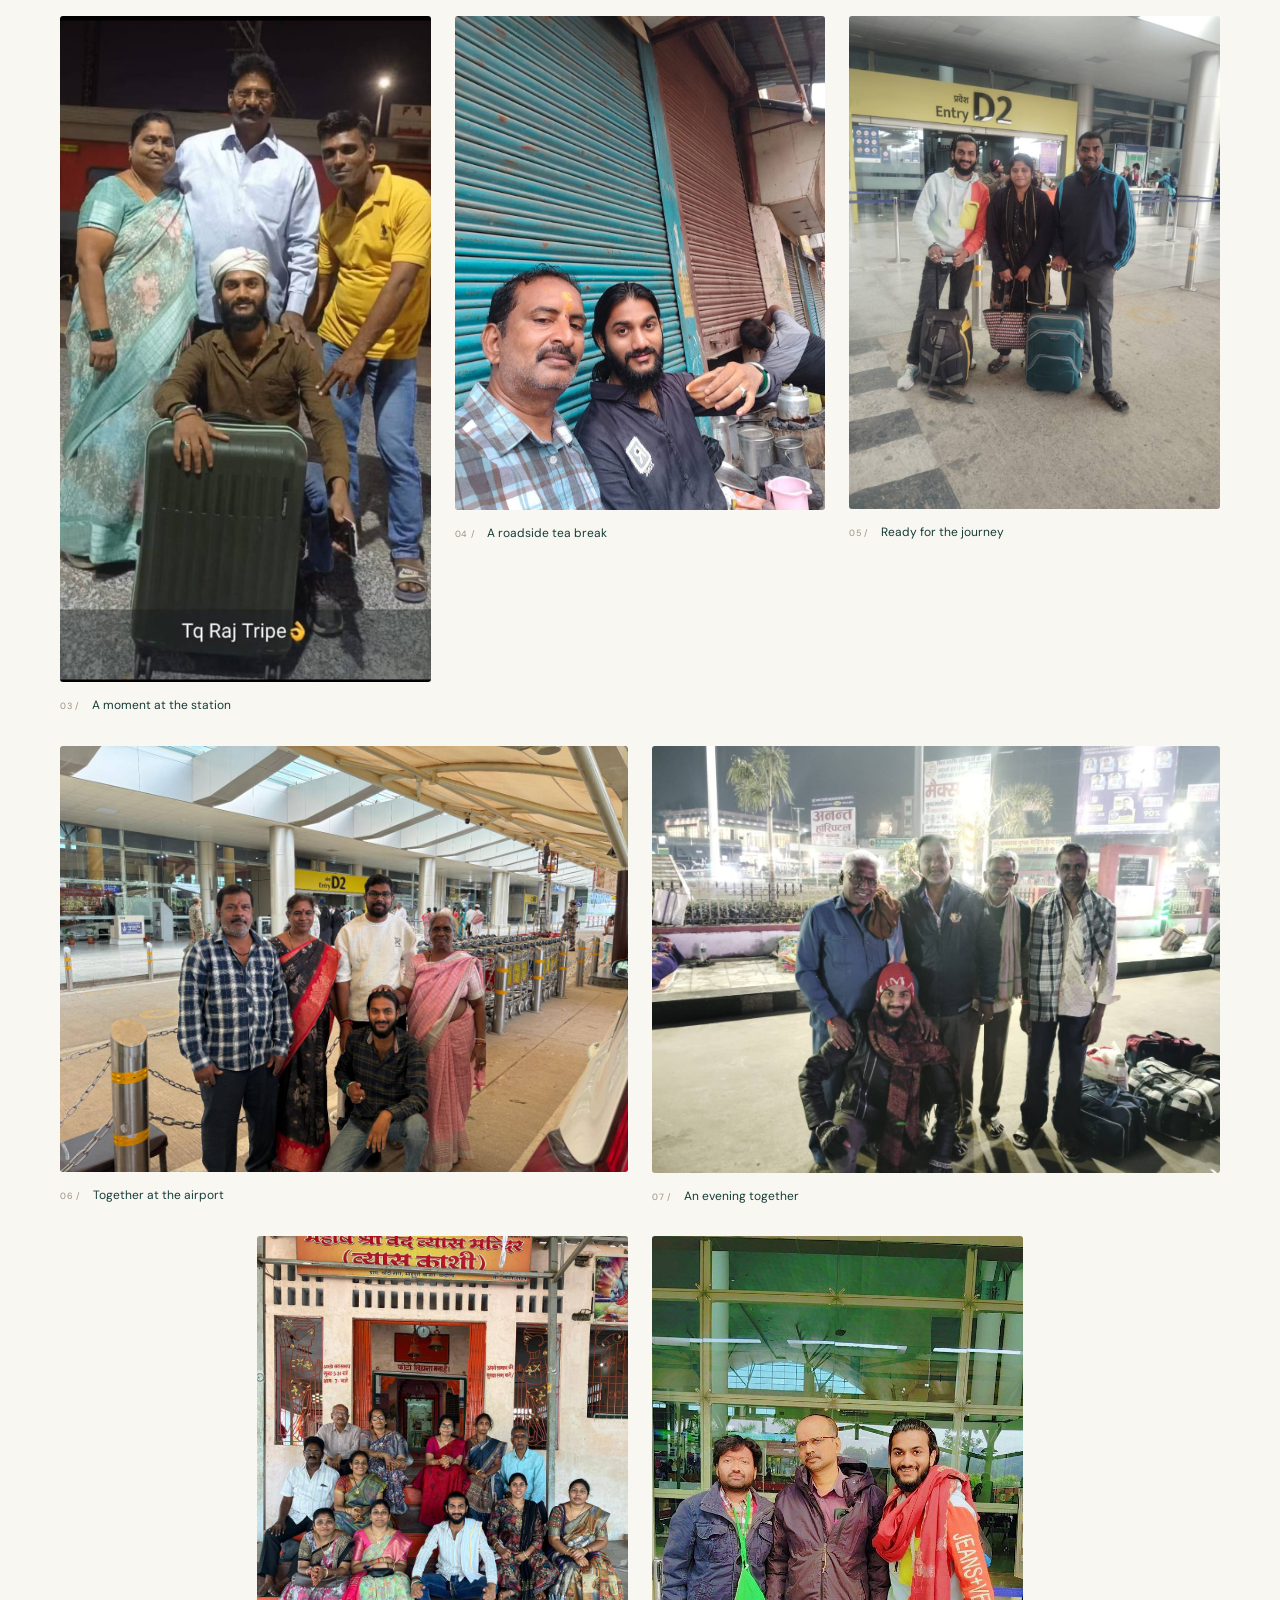
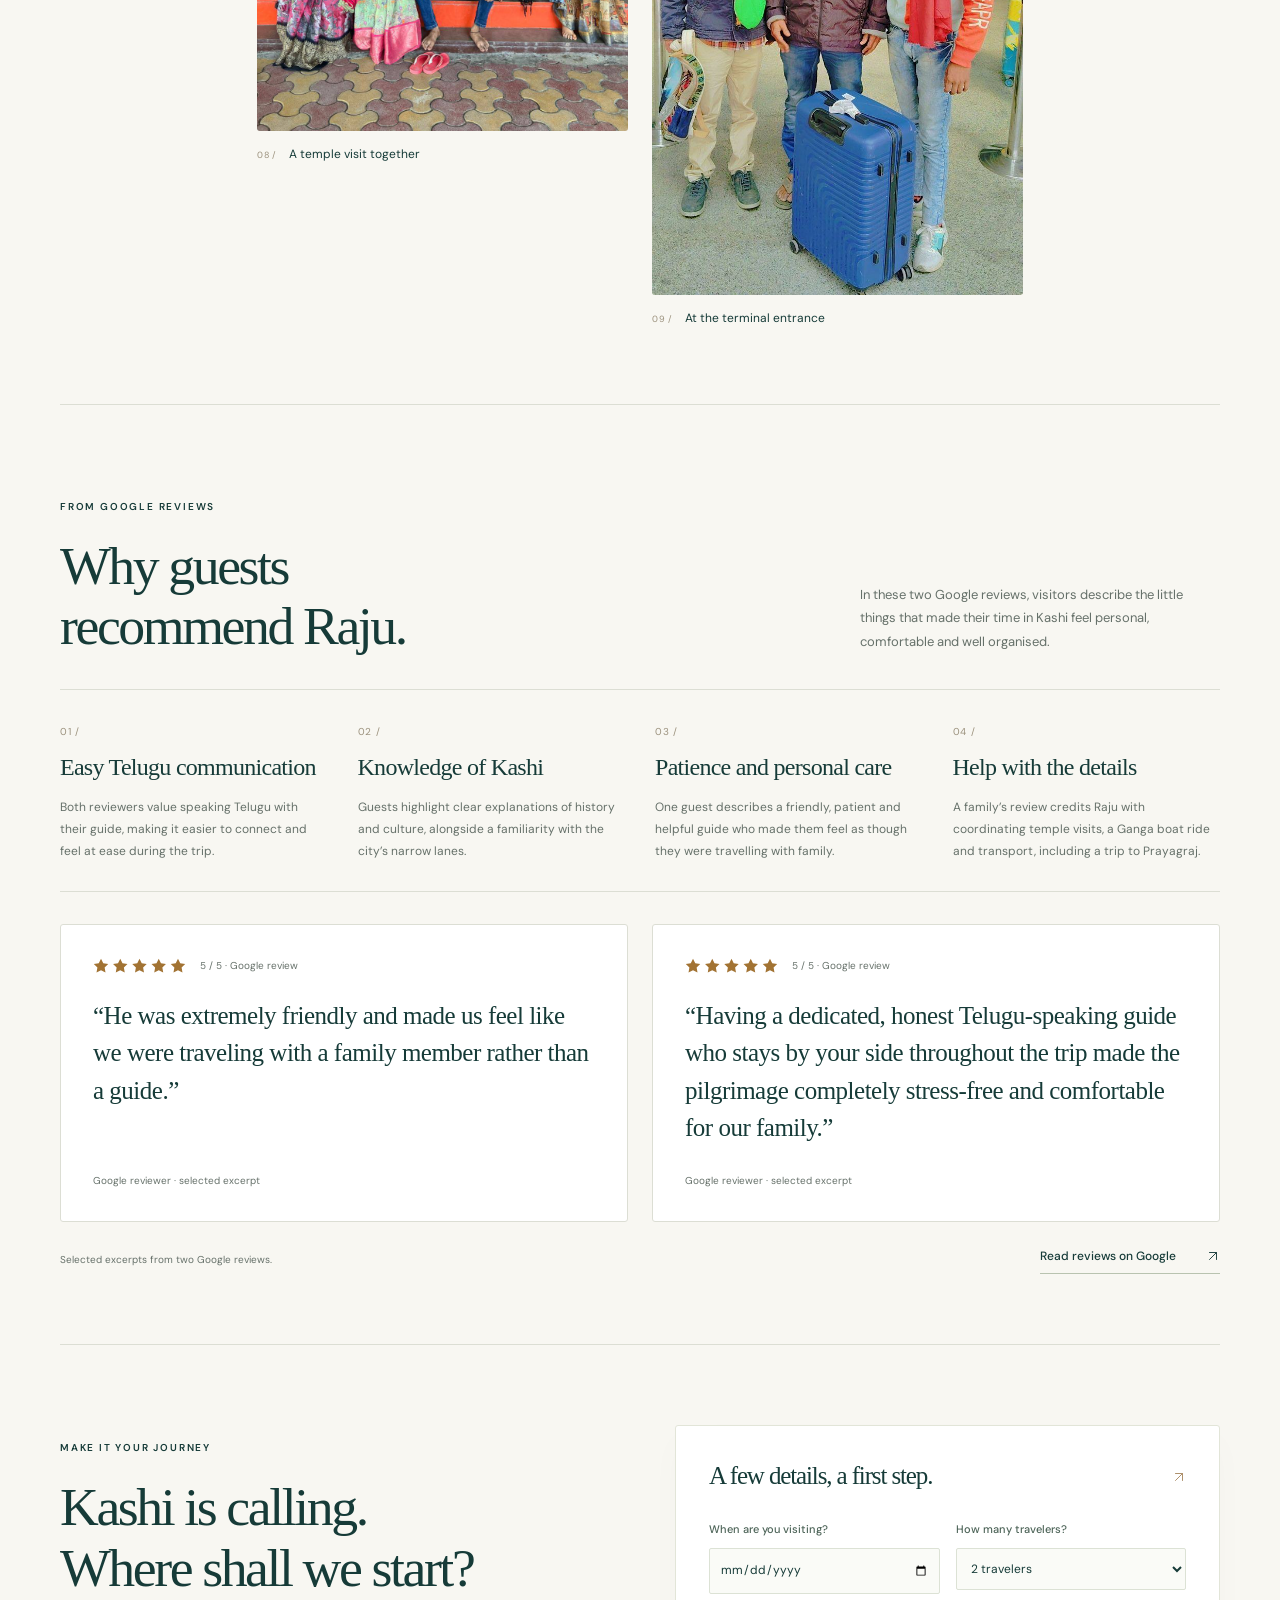
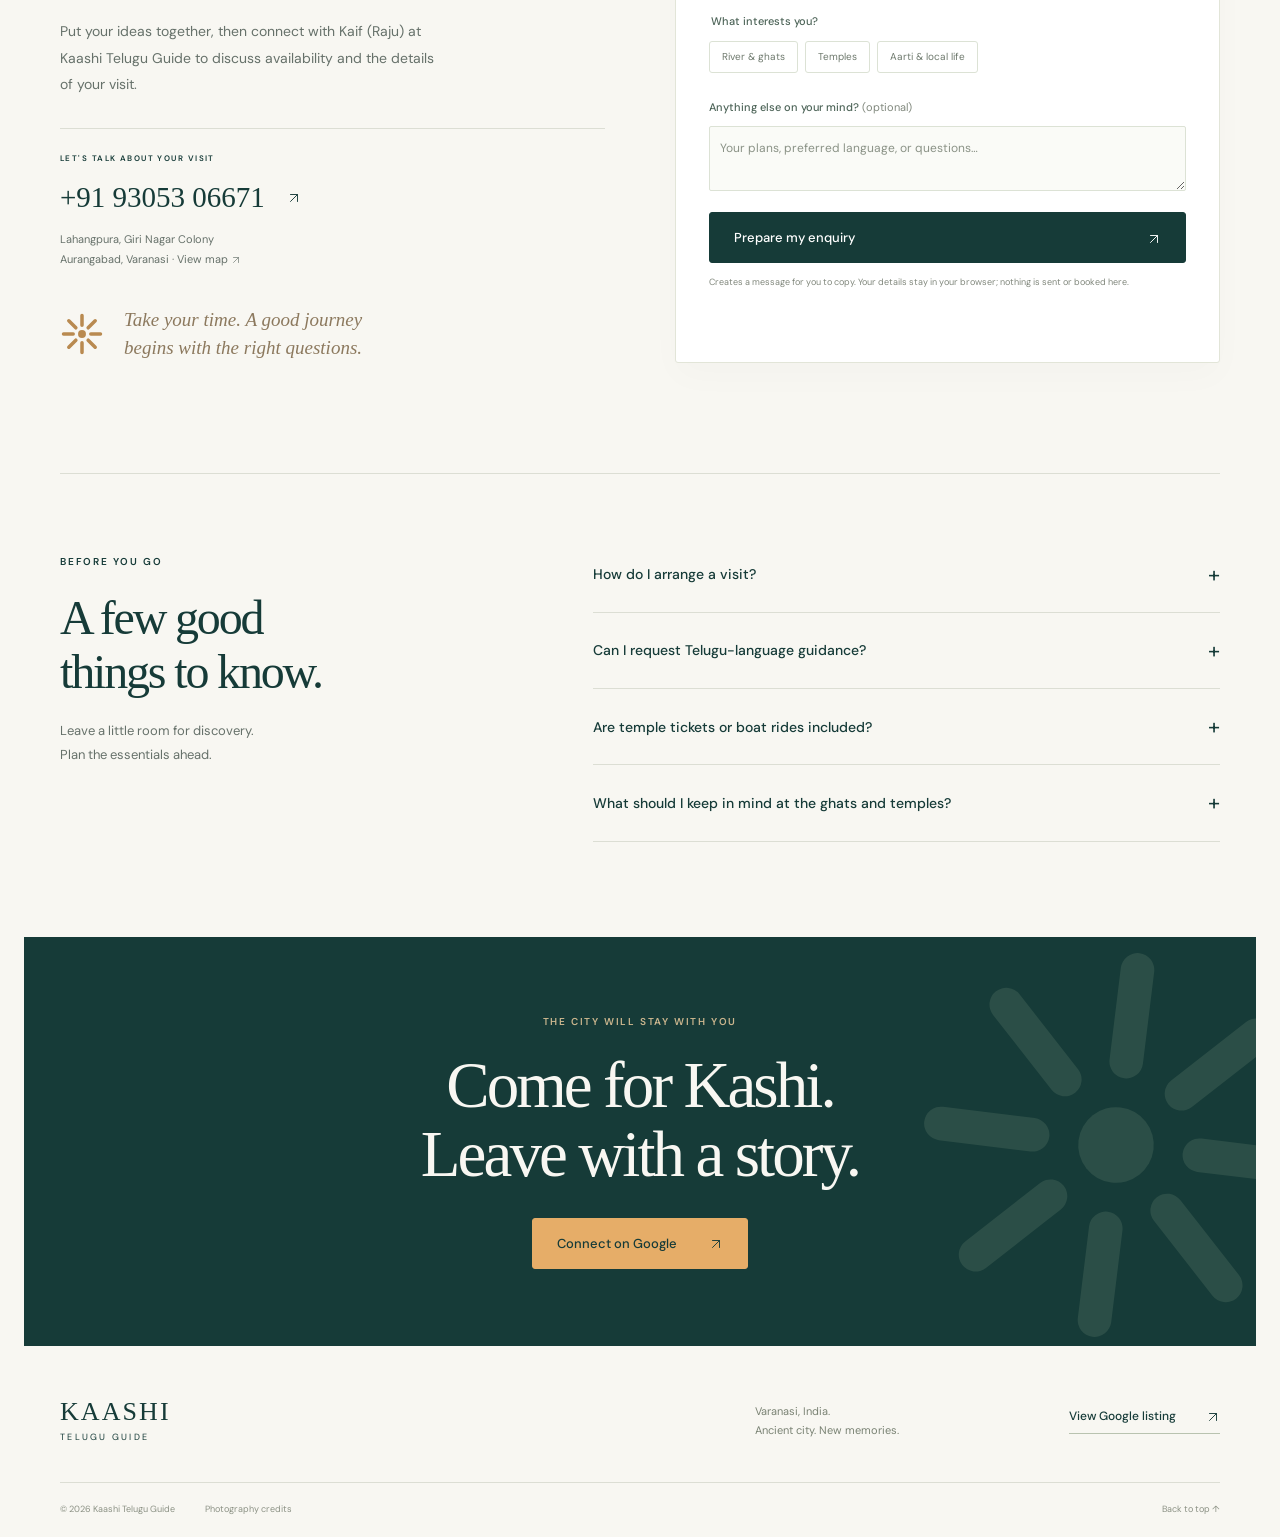
==== commit 6a591ac1: "Add four more trip photographs to the gallery" ====
--- a/index.html
+++ b/index.html
@@ -96,7 +96,7 @@
     <section id="photos" class="section photo-section" aria-labelledby="photos-title">
       <div class="section-heading">
         <div><p class="eyebrow" data-i18n="photosEyebrow">MOMENTS FROM THE JOURNEY</p><h2 id="photos-title" data-i18n="photosTitle">Good company.<br>Lasting memories.</h2></div>
-        <p class="heading-copy" data-i18n="photosIntro">A riverside outing, a pause for tea, a farewell at the station. A few moments from trips with Kaashi Telugu Guide.</p>
+        <p class="heading-copy" data-i18n="photosIntro">Temple visits, riverside outings, tea breaks and travel days. A few moments from trips with Kaashi Telugu Guide.</p>
       </div>
       <p class="photo-hint" data-i18n="photosHint">Select a photo to open the full image in a new tab.</p>
       <div class="photo-grid">
@@ -105,6 +105,10 @@
         <figure class="trip-photo"><a href="assets/guest-station.jpg" target="_blank" rel="noopener noreferrer"><img src="assets/guest-station.jpg" width="712" height="1280" loading="lazy" decoding="async" alt="Four people posing with luggage beside a train at night" data-i18n-alt="photoStationAlt"></a><figcaption><span class="photo-number" aria-hidden="true">03 /</span><span data-i18n="photoStationCaption">A moment at the station</span></figcaption></figure>
         <figure class="trip-photo"><a href="assets/guest-tea.jpg" target="_blank" rel="noopener noreferrer"><img src="assets/guest-tea.jpg" width="961" height="1280" loading="lazy" decoding="async" alt="Two people taking a selfie beside a tea stall, with one holding a small clay cup" data-i18n-alt="photoTeaAlt"></a><figcaption><span class="photo-number" aria-hidden="true">04 /</span><span data-i18n="photoTeaCaption">A roadside tea break</span></figcaption></figure>
         <figure class="trip-photo"><a href="assets/guest-airport.jpg" target="_blank" rel="noopener noreferrer"><img src="assets/guest-airport.jpg" width="963" height="1280" loading="lazy" decoding="async" alt="Three people posing with luggage outside an airport entrance marked D2" data-i18n-alt="photoAirportAlt"></a><figcaption><span class="photo-number" aria-hidden="true">05 /</span><span data-i18n="photoAirportCaption">Ready for the journey</span></figcaption></figure>
+        <figure class="trip-photo trip-photo-wide"><a href="assets/guest-airport-group.jpg" target="_blank" rel="noopener noreferrer"><img src="assets/guest-airport-group.jpg" width="1280" height="960" loading="lazy" decoding="async" alt="Five people posing outside an airport entrance near a row of luggage trolleys" data-i18n-alt="photoAirportGroupAlt"></a><figcaption><span class="photo-number" aria-hidden="true">06 /</span><span data-i18n="photoAirportGroupCaption">Together at the airport</span></figcaption></figure>
+        <figure class="trip-photo trip-photo-wide"><a href="assets/guest-evening.jpg" target="_blank" rel="noopener noreferrer"><img src="assets/guest-evening.jpg" width="1280" height="963" loading="lazy" decoding="async" alt="Five people posing beside travel bags in a brightly lit outdoor area at night" data-i18n-alt="photoEveningAlt"></a><figcaption><span class="photo-number" aria-hidden="true">07 /</span><span data-i18n="photoEveningCaption">An evening together</span></figcaption></figure>
+        <figure class="trip-photo trip-photo-pair-start"><a href="assets/guest-temple-visit.jpg" target="_blank" rel="noopener noreferrer"><img src="assets/guest-temple-visit.jpg" width="960" height="1280" loading="lazy" decoding="async" alt="A group posing together on the steps outside a temple entrance" data-i18n-alt="photoTempleVisitAlt"></a><figcaption><span class="photo-number" aria-hidden="true">08 /</span><span data-i18n="photoTempleVisitCaption">A temple visit together</span></figcaption></figure>
+        <figure class="trip-photo trip-photo-pair-end"><a href="assets/guest-terminal.jpg" target="_blank" rel="noopener noreferrer"><img src="assets/guest-terminal.jpg" width="720" height="1280" loading="lazy" decoding="async" alt="Three people with a blue suitcase standing outside a glass terminal entrance" data-i18n-alt="photoTerminalAlt"></a><figcaption><span class="photo-number" aria-hidden="true">09 /</span><span data-i18n="photoTerminalCaption">At the terminal entrance</span></figcaption></figure>
       </div>
     </section>
 
--- a/styles.css
+++ b/styles.css
@@ -12,4 +12,5 @@
 .guide-services-heading{font-size:10px;font-weight:600;letter-spacing:.06em;margin-top:25px;padding-top:21px;border-top:1px solid #c9d0c0}.guide-services{list-style:none;padding:0;margin:14px 0 15px;display:grid;grid-template-columns:repeat(2,minmax(0,1fr));gap:10px 20px}.guide-services li{font-size:12px;display:flex;align-items:baseline;gap:9px}.guide-services li::before{content:'';width:5px;height:5px;flex-shrink:0;background:#ab824e;border-radius:50%;align-self:center}.guide-service-note{font-size:10px;line-height:1.8;color:var(--muted)}.guide-actions{display:flex;align-items:center;gap:23px;flex-wrap:wrap;margin-top:23px}.guide-actions .text-link{margin-top:0}.guide-actions .button{font-size:11px;gap:18px}html[lang=te] .guide-services li{font-size:11px}html[lang=te] .guide-services-heading{letter-spacing:0}@media(max-width:800px){.guide-services{gap:10px 14px}.guide-services li{font-size:11px}.guide-actions{gap:17px}.guide-actions .button{font-size:10px}}@media(max-width:360px){.guide-services{grid-template-columns:1fr}.guide-actions{align-items:flex-start;flex-direction:column}}
 .reviews-section{padding-bottom:70px}.reviews-section .heading-copy{max-width:360px}.review-highlights{display:grid;grid-template-columns:repeat(4,minmax(0,1fr));gap:30px;border-top:1px solid var(--line);border-bottom:1px solid var(--line);padding:28px 0;margin:32px 0}.highlight-number{font-size:10px;color:#9b917d;letter-spacing:.07em}.review-highlights h3{font-size:24px;line-height:1.2;margin:11px 0 14px;letter-spacing:-.03em}.review-highlights p{font-size:12px;line-height:1.85;color:var(--muted)}.review-quotes{display:grid;grid-template-columns:repeat(2,minmax(0,1fr));gap:24px}.review-quote{margin:0;background:#fff;border:1px solid var(--line);border-radius:var(--radius);padding:32px;display:flex;flex-direction:column}.review-meta{display:flex;align-items:center;gap:14px;flex-wrap:wrap}.review-stars{width:93px;height:18px;fill:#a27333;flex-shrink:0}.review-meta span{font-size:10px;color:var(--muted)}.review-quote blockquote{margin:22px 0 26px;flex:1}.review-quote blockquote p{font-family:var(--serif);font-size:25px;line-height:1.5;letter-spacing:-.02em}.review-quote figcaption{font-size:10px;color:var(--muted)}.reviews-footer{display:flex;justify-content:space-between;align-items:center;gap:25px;margin-top:25px}.reviews-footer p{font-size:10px;color:var(--muted)}.reviews-section+.plan-section{border-top:1px solid var(--line);padding-top:80px}html[lang=te] .review-highlights h3{font-size:20px;line-height:1.6}html[lang=te] .review-quote blockquote p{font-family:'Noto Sans Telugu',sans-serif;font-size:19px;line-height:1.9;letter-spacing:0}@media(max-width:1000px){.review-highlights{grid-template-columns:repeat(2,minmax(0,1fr));gap:26px 35px}.review-quote{padding:25px}.review-quote blockquote p{font-size:23px}.reviews-section .heading-copy{max-width:280px}}@media(max-width:600px){.reviews-section{padding-bottom:55px}.reviews-section .heading-copy{max-width:none}.review-highlights{gap:26px 20px;padding:24px 0}.review-highlights h3{font-size:23px}.review-quotes{grid-template-columns:1fr;gap:17px}.review-quote{padding:25px}.review-quote blockquote p{font-size:24px}.reviews-footer{flex-direction:column;align-items:flex-start;gap:15px}.reviews-footer .text-link{font-size:11px}.reviews-section+.plan-section{padding-top:58px}html[lang=te] .review-highlights h3{font-size:18px}html[lang=te] .review-quote blockquote p{font-size:18px}}@media(max-width:360px){.review-highlights{grid-template-columns:1fr}.review-quote{padding:22px}.review-meta{gap:10px}}
 .photo-section{padding-bottom:75px}.photo-hint{font-size:11px;color:var(--muted);margin:0 0 24px}.photo-grid{display:grid;grid-template-columns:repeat(6,minmax(0,1fr));gap:30px 24px;align-items:start}.trip-photo{grid-column:span 2;margin:0;min-width:0}.trip-photo-wide{grid-column:span 3}.trip-photo a{display:block;border-radius:var(--radius);background:#eeeee4;overflow:hidden}.trip-photo img{width:100%;height:auto;display:block;transition:filter .2s}.trip-photo a:hover img{filter:brightness(1.05)}.trip-photo figcaption{display:flex;gap:12px;align-items:baseline;padding-top:13px;font-size:12px;line-height:1.7}.photo-number{font-size:9px;letter-spacing:.07em;color:#9b917d;flex-shrink:0}.photo-section+.reviews-section{border-top:1px solid var(--line)}html[lang=te] .trip-photo figcaption{font-size:11px}@media(max-width:800px){.photo-grid{gap:25px 18px}.trip-photo figcaption{font-size:11px;gap:8px}}@media(max-width:600px){.photo-section{padding-bottom:55px}.photo-grid{grid-template-columns:1fr;gap:28px}.trip-photo,.trip-photo-wide{grid-column:auto}.trip-photo figcaption{font-size:12px}.photo-hint{font-size:10px}}
+.trip-photo-pair-start{grid-column:2/span 2}.trip-photo-pair-end{grid-column:4/span 2}@media(max-width:600px){.trip-photo-pair-start,.trip-photo-pair-end{grid-column:auto}}
 @media(prefers-reduced-motion:reduce){html{scroll-behavior:auto}*,*::before,*::after{transition:none!important}}
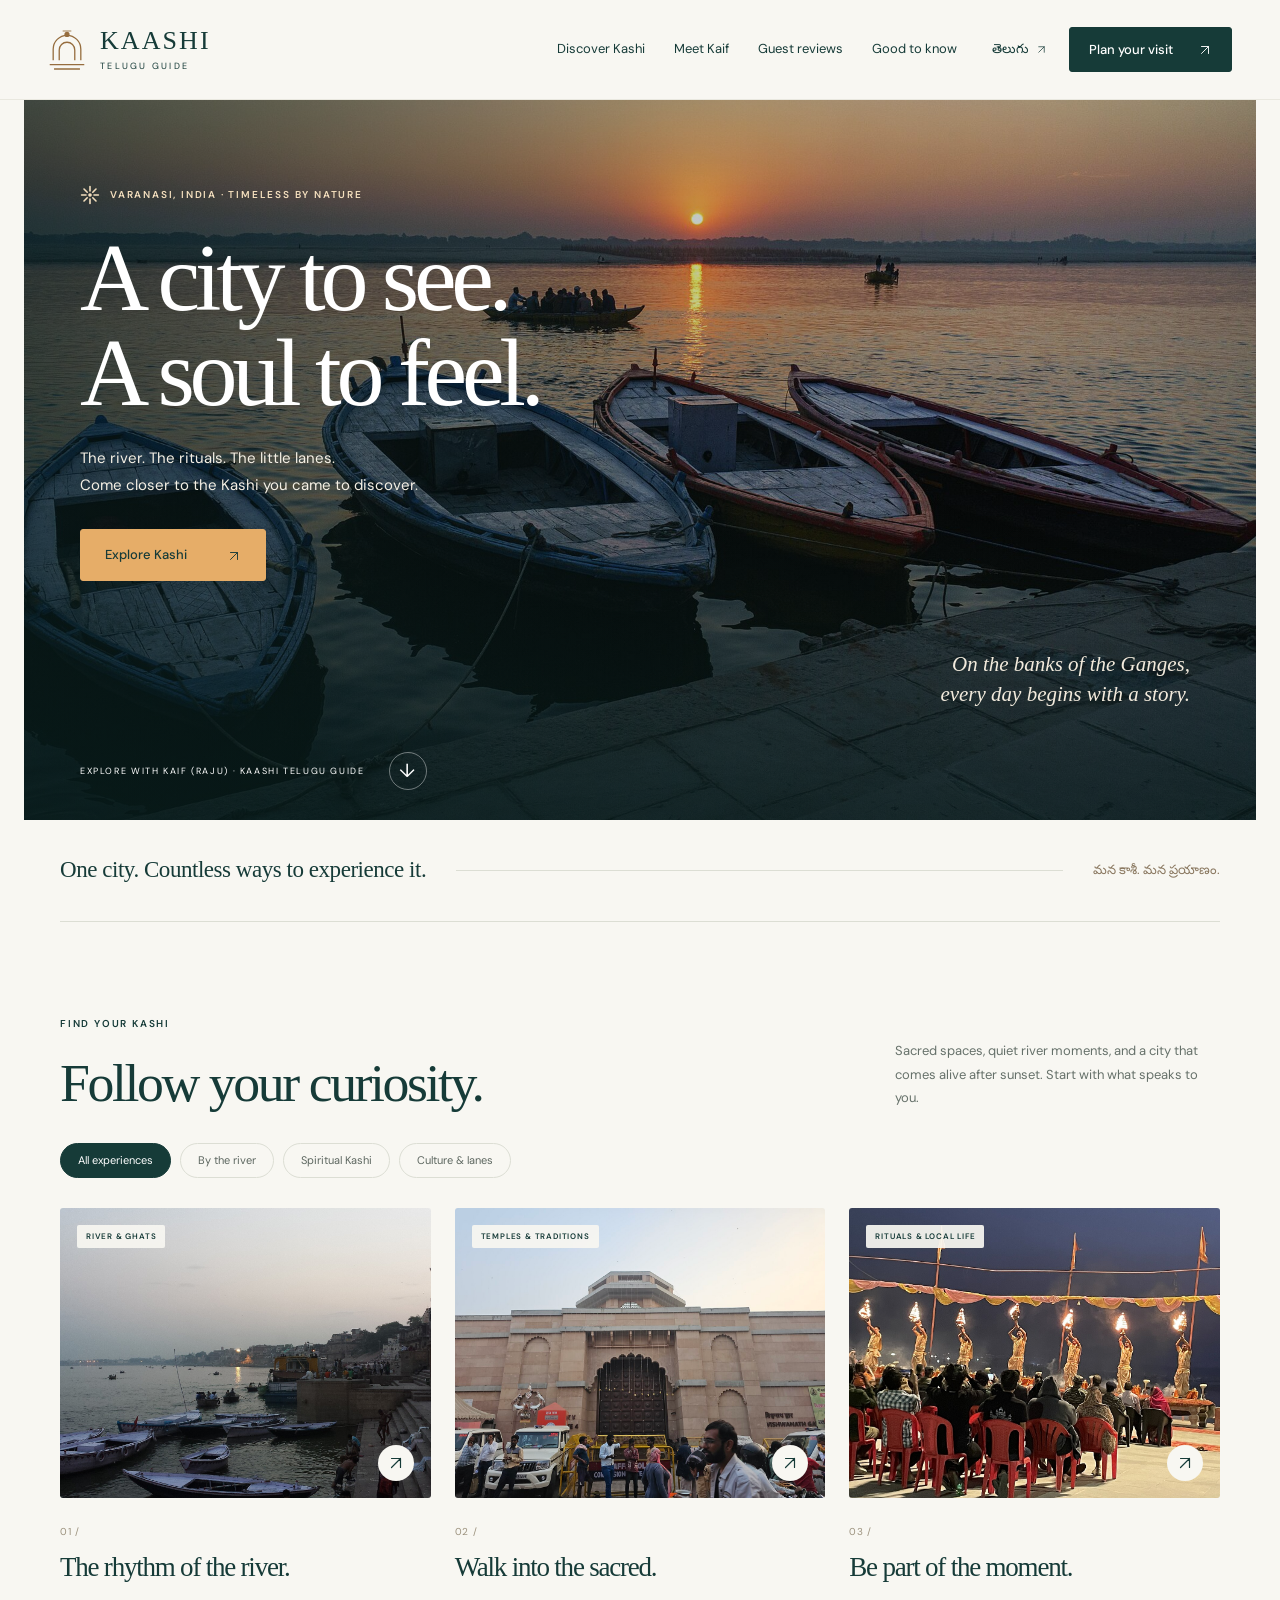
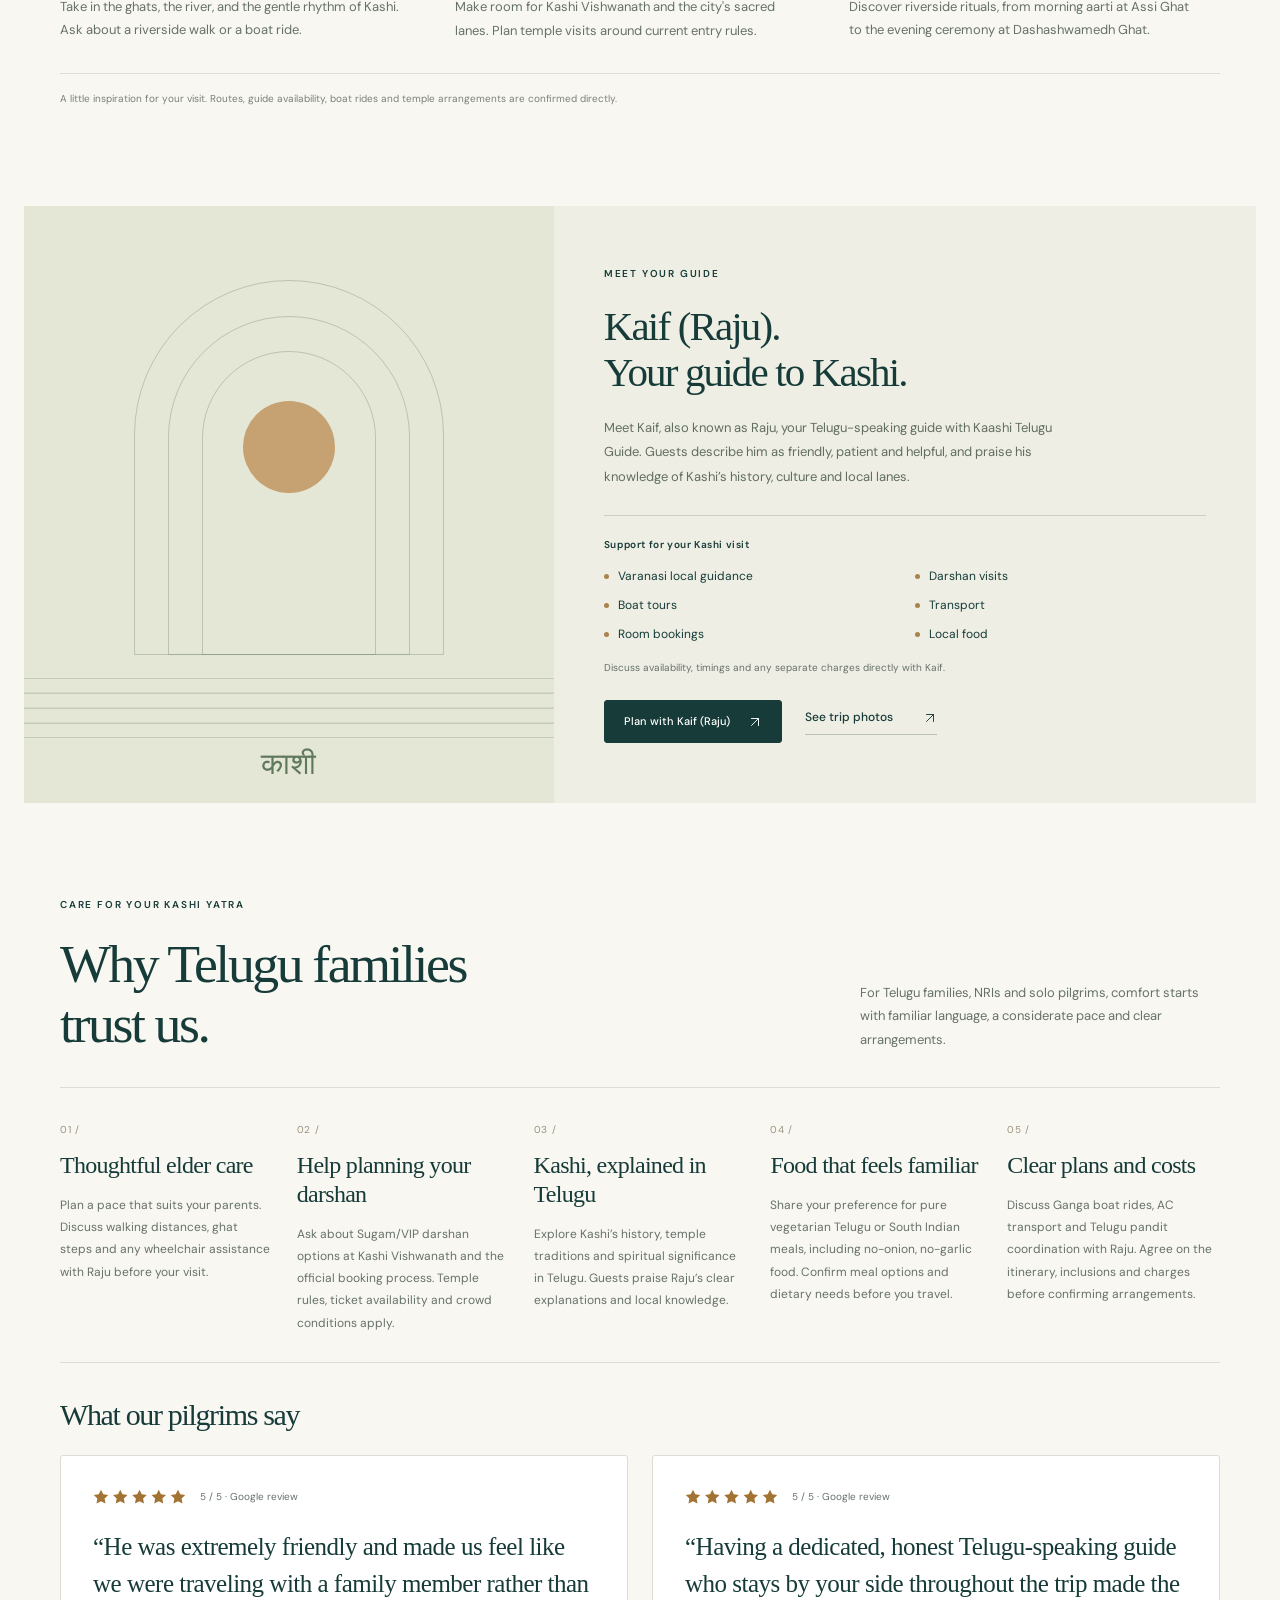
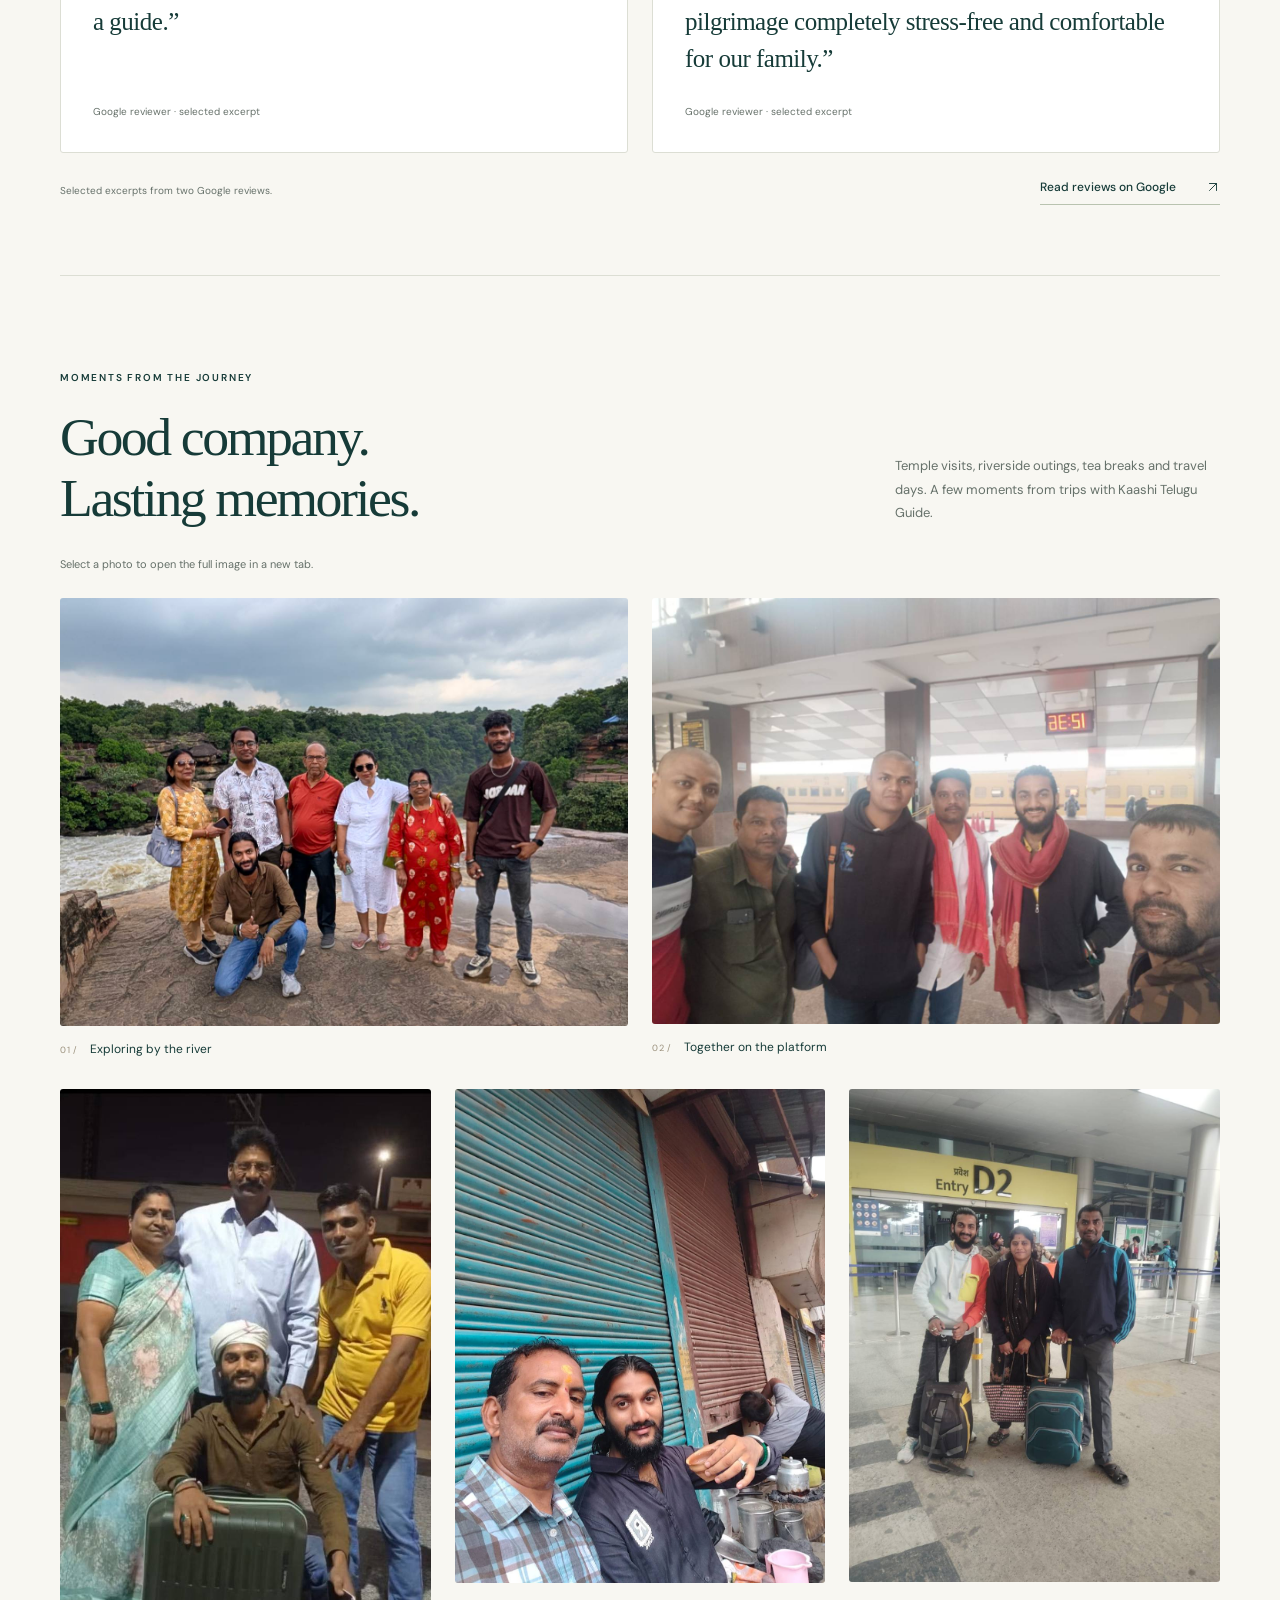
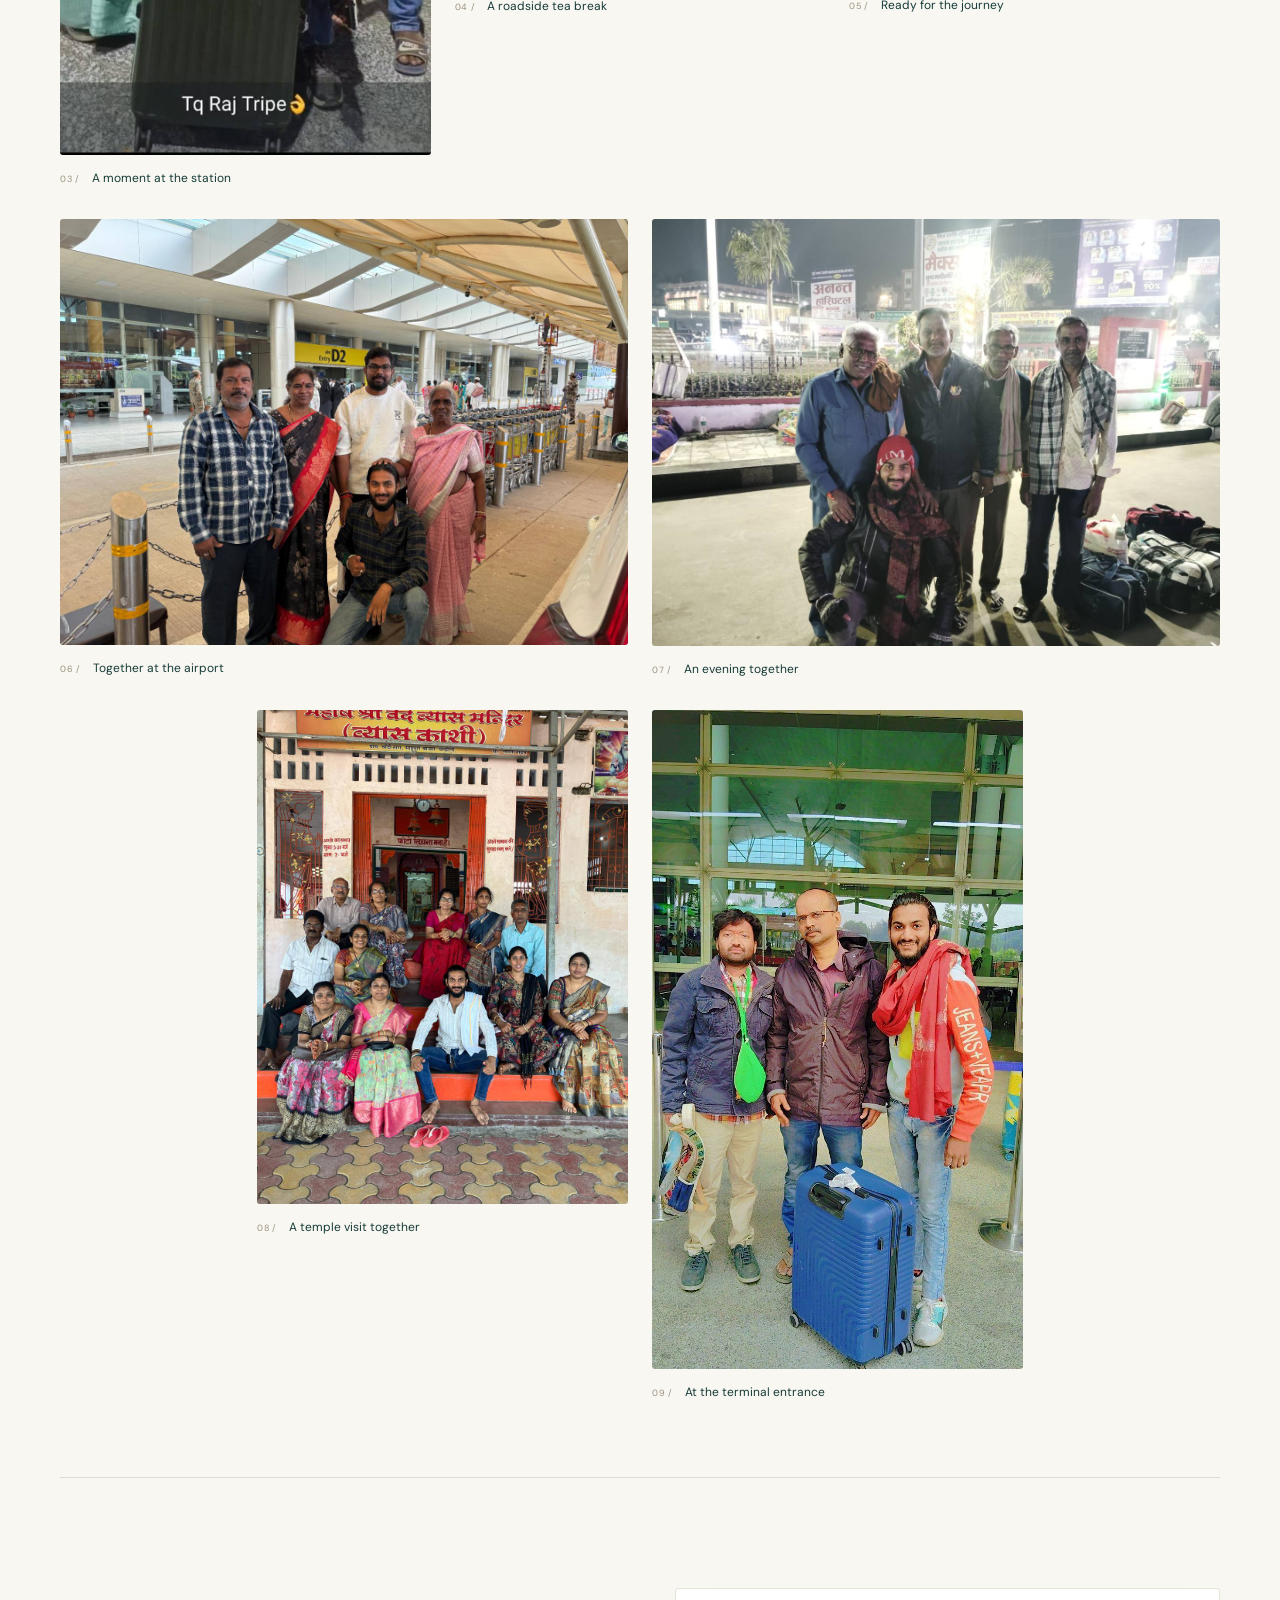
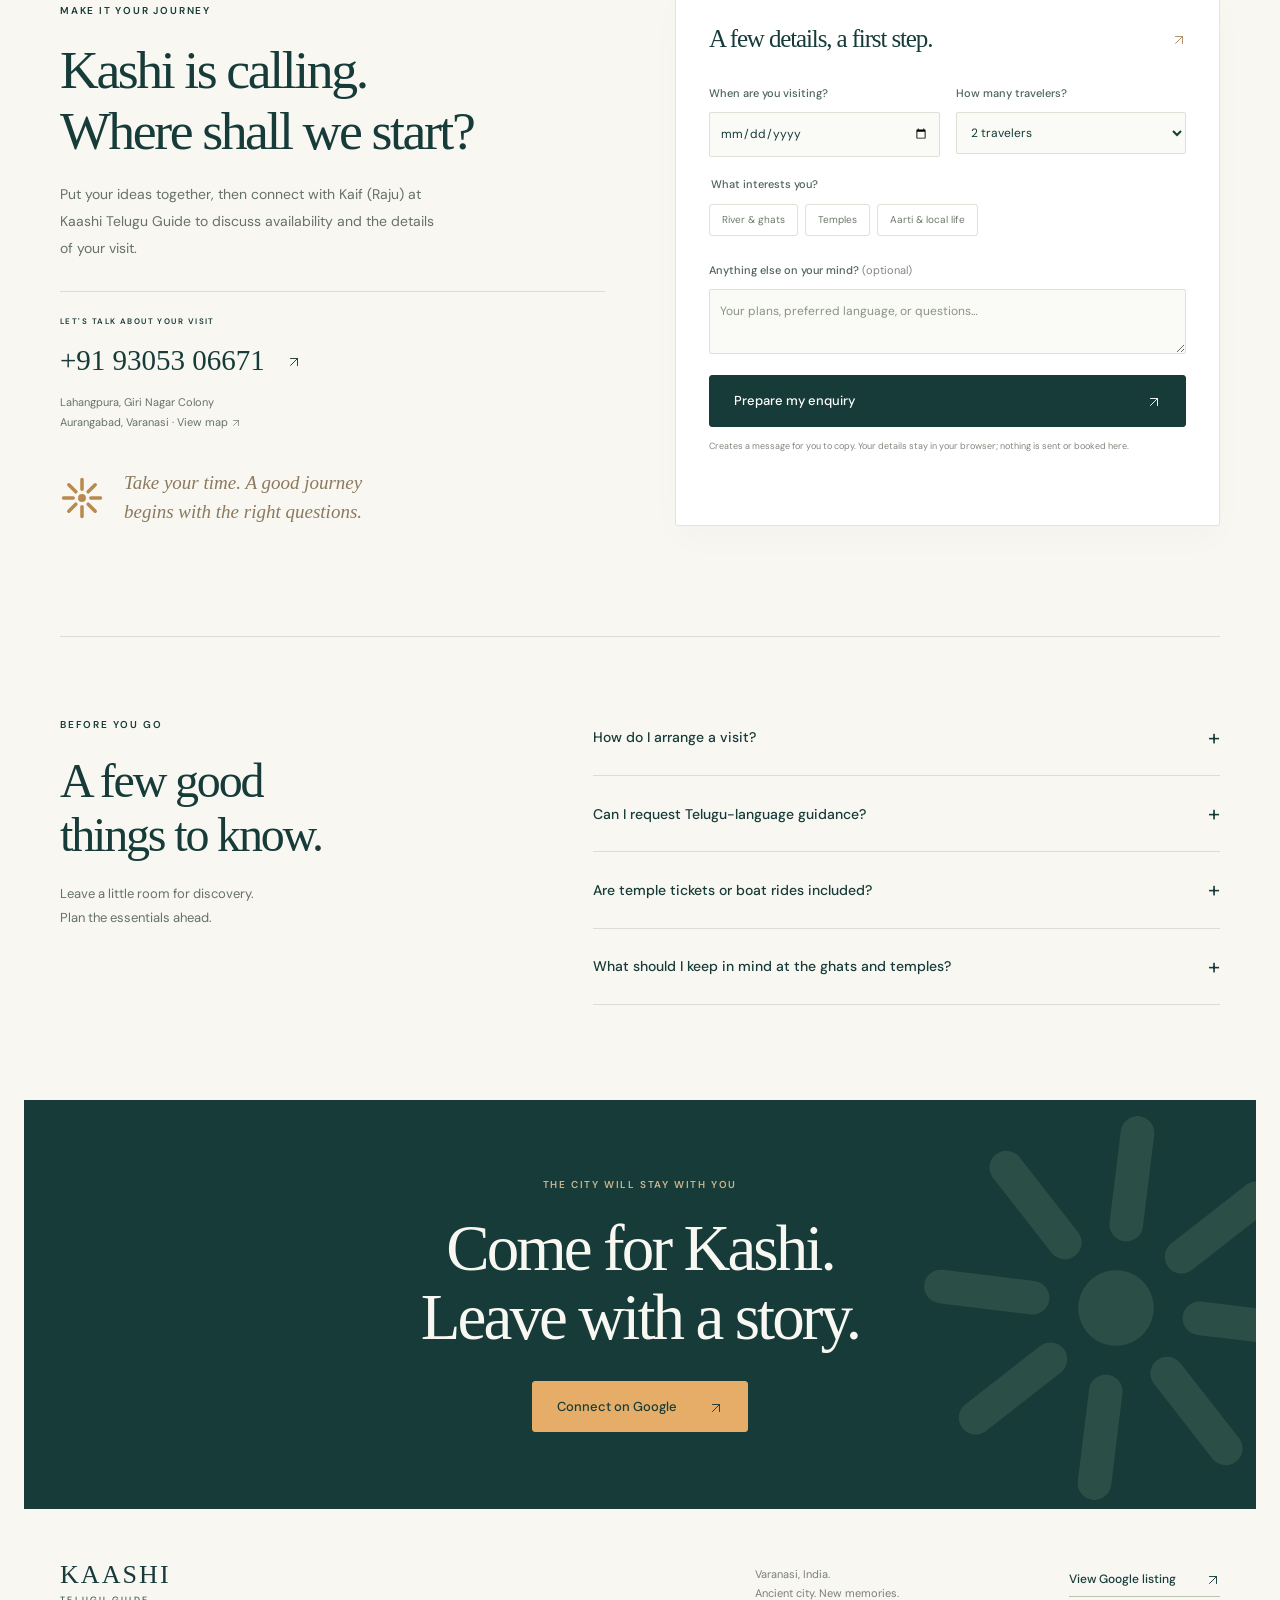
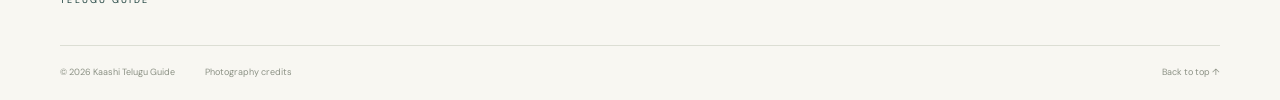
==== commit e37d54ca: "Add family pilgrimage guidance below the guide profile" ====
--- a/index.html
+++ b/index.html
@@ -93,6 +93,34 @@
       </div>
     </section>
 
+    <section id="reviews" class="section reviews-section" aria-labelledby="reviews-title">
+      <div class="section-heading">
+        <div><p class="eyebrow" data-i18n="reviewsEyebrow">CARE FOR YOUR KASHI YATRA</p><h2 id="reviews-title" data-i18n="reviewsTitle">Why Telugu families<br>trust us.</h2></div>
+        <p class="heading-copy" data-i18n="reviewsIntro">For Telugu families, NRIs and solo pilgrims, comfort starts with familiar language, a considerate pace and clear arrangements.</p>
+      </div>
+      <div class="review-highlights">
+        <article><span class="highlight-number" aria-hidden="true">01 /</span><h3 data-i18n="trustEldersTitle">Thoughtful elder care</h3><p data-i18n="trustEldersCopy">Plan a pace that suits your parents. Discuss walking distances, ghat steps and any wheelchair assistance with Raju before your visit.</p></article>
+        <article><span class="highlight-number" aria-hidden="true">02 /</span><h3 data-i18n="trustDarshanTitle">Help planning your darshan</h3><p data-i18n="trustDarshanCopy">Ask about Sugam/VIP darshan options at Kashi Vishwanath and the official booking process. Temple rules, ticket availability and crowd conditions apply.</p></article>
+        <article><span class="highlight-number" aria-hidden="true">03 /</span><h3 data-i18n="trustTeluguTitle">Kashi, explained in Telugu</h3><p data-i18n="trustTeluguCopy">Explore Kashi’s history, temple traditions and spiritual significance in Telugu. Guests praise Raju’s clear explanations and local knowledge.</p></article>
+        <article><span class="highlight-number" aria-hidden="true">04 /</span><h3 data-i18n="trustFoodTitle">Food that feels familiar</h3><p data-i18n="trustFoodCopy">Share your preference for pure vegetarian Telugu or South Indian meals, including no-onion, no-garlic food. Confirm meal options and dietary needs before you travel.</p></article>
+        <article><span class="highlight-number" aria-hidden="true">05 /</span><h3 data-i18n="trustPlansTitle">Clear plans and costs</h3><p data-i18n="trustPlansCopy">Discuss Ganga boat rides, AC transport and Telugu pandit coordination with Raju. Agree on the itinerary, inclusions and charges before confirming arrangements.</p></article>
+      </div>
+      <h3 class="review-quotes-title" data-i18n="pilgrimsSay">What our pilgrims say</h3>
+      <div class="review-quotes">
+        <figure class="review-quote">
+          <div class="review-meta"><svg class="review-stars" viewBox="0 0 116 20" aria-hidden="true"><path d="m10 1 2.8 5.7 6.2.9-4.5 4.4 1.1 6.2L10 15.3l-5.6 2.9 1.1-6.2L1 7.6l6.2-.9Z"/><path transform="translate(24 0)" d="m10 1 2.8 5.7 6.2.9-4.5 4.4 1.1 6.2L10 15.3l-5.6 2.9 1.1-6.2L1 7.6l6.2-.9Z"/><path transform="translate(48 0)" d="m10 1 2.8 5.7 6.2.9-4.5 4.4 1.1 6.2L10 15.3l-5.6 2.9 1.1-6.2L1 7.6l6.2-.9Z"/><path transform="translate(72 0)" d="m10 1 2.8 5.7 6.2.9-4.5 4.4 1.1 6.2L10 15.3l-5.6 2.9 1.1-6.2L1 7.6l6.2-.9Z"/><path transform="translate(96 0)" d="m10 1 2.8 5.7 6.2.9-4.5 4.4 1.1 6.2L10 15.3l-5.6 2.9 1.1-6.2L1 7.6l6.2-.9Z"/></svg><span data-i18n="reviewScore">5 / 5 · Google review</span></div>
+          <blockquote><p data-i18n="reviewQuoteOne">“He was extremely friendly and made us feel like we were traveling with a family member rather than a guide.”</p></blockquote>
+          <figcaption data-i18n="reviewAttribution">Google reviewer · selected excerpt</figcaption>
+        </figure>
+        <figure class="review-quote">
+          <div class="review-meta"><svg class="review-stars" viewBox="0 0 116 20" aria-hidden="true"><path d="m10 1 2.8 5.7 6.2.9-4.5 4.4 1.1 6.2L10 15.3l-5.6 2.9 1.1-6.2L1 7.6l6.2-.9Z"/><path transform="translate(24 0)" d="m10 1 2.8 5.7 6.2.9-4.5 4.4 1.1 6.2L10 15.3l-5.6 2.9 1.1-6.2L1 7.6l6.2-.9Z"/><path transform="translate(48 0)" d="m10 1 2.8 5.7 6.2.9-4.5 4.4 1.1 6.2L10 15.3l-5.6 2.9 1.1-6.2L1 7.6l6.2-.9Z"/><path transform="translate(72 0)" d="m10 1 2.8 5.7 6.2.9-4.5 4.4 1.1 6.2L10 15.3l-5.6 2.9 1.1-6.2L1 7.6l6.2-.9Z"/><path transform="translate(96 0)" d="m10 1 2.8 5.7 6.2.9-4.5 4.4 1.1 6.2L10 15.3l-5.6 2.9 1.1-6.2L1 7.6l6.2-.9Z"/></svg><span data-i18n="reviewScore">5 / 5 · Google review</span></div>
+          <blockquote><p data-i18n="reviewQuoteTwo">“Having a dedicated, honest Telugu-speaking guide who stays by your side throughout the trip made the pilgrimage completely stress-free and comfortable for our family.”</p></blockquote>
+          <figcaption data-i18n="reviewAttribution">Google reviewer · selected excerpt</figcaption>
+        </figure>
+      </div>
+      <div class="reviews-footer"><p data-i18n="reviewsNote">Selected excerpts from two Google reviews.</p><a class="text-link" href="https://share.google/xsclolIkkXBpQ6PhG" target="_blank" rel="noopener noreferrer" data-i18n="readGoogleReviews">Read reviews on Google <svg class="arrow-icon" viewBox="0 0 24 24" fill="none" aria-hidden="true"><path d="M6 18 18 6M6 6h12v12" stroke="currentColor" stroke-width="1.6" stroke-linecap="round" stroke-linejoin="round"/></svg></a></div>
+    </section>
+
     <section id="photos" class="section photo-section" aria-labelledby="photos-title">
       <div class="section-heading">
         <div><p class="eyebrow" data-i18n="photosEyebrow">MOMENTS FROM THE JOURNEY</p><h2 id="photos-title" data-i18n="photosTitle">Good company.<br>Lasting memories.</h2></div>
@@ -110,32 +138,6 @@
         <figure class="trip-photo trip-photo-pair-start"><a href="assets/guest-temple-visit.jpg" target="_blank" rel="noopener noreferrer"><img src="assets/guest-temple-visit.jpg" width="960" height="1280" loading="lazy" decoding="async" alt="A group posing together on the steps outside a temple entrance" data-i18n-alt="photoTempleVisitAlt"></a><figcaption><span class="photo-number" aria-hidden="true">08 /</span><span data-i18n="photoTempleVisitCaption">A temple visit together</span></figcaption></figure>
         <figure class="trip-photo trip-photo-pair-end"><a href="assets/guest-terminal.jpg" target="_blank" rel="noopener noreferrer"><img src="assets/guest-terminal.jpg" width="720" height="1280" loading="lazy" decoding="async" alt="Three people with a blue suitcase standing outside a glass terminal entrance" data-i18n-alt="photoTerminalAlt"></a><figcaption><span class="photo-number" aria-hidden="true">09 /</span><span data-i18n="photoTerminalCaption">At the terminal entrance</span></figcaption></figure>
       </div>
-    </section>
-
-    <section id="reviews" class="section reviews-section" aria-labelledby="reviews-title">
-      <div class="section-heading">
-        <div><p class="eyebrow" data-i18n="reviewsEyebrow">FROM GOOGLE REVIEWS</p><h2 id="reviews-title" data-i18n="reviewsTitle">Why guests<br>recommend Raju.</h2></div>
-        <p class="heading-copy" data-i18n="reviewsIntro">In these two Google reviews, visitors describe the little things that made their time in Kashi feel personal, comfortable and well organised.</p>
-      </div>
-      <div class="review-highlights">
-        <article><span class="highlight-number" aria-hidden="true">01 /</span><h3 data-i18n="highlightLanguageTitle">Easy Telugu communication</h3><p data-i18n="highlightLanguageCopy">Both reviewers value speaking Telugu with their guide, making it easier to connect and feel at ease during the trip.</p></article>
-        <article><span class="highlight-number" aria-hidden="true">02 /</span><h3 data-i18n="highlightKnowledgeTitle">Knowledge of Kashi</h3><p data-i18n="highlightKnowledgeCopy">Guests highlight clear explanations of history and culture, alongside a familiarity with the city’s narrow lanes.</p></article>
-        <article><span class="highlight-number" aria-hidden="true">03 /</span><h3 data-i18n="highlightCareTitle">Patience and personal care</h3><p data-i18n="highlightCareCopy">One guest describes a friendly, patient and helpful guide who made them feel as though they were travelling with family.</p></article>
-        <article><span class="highlight-number" aria-hidden="true">04 /</span><h3 data-i18n="highlightPlanningTitle">Help with the details</h3><p data-i18n="highlightPlanningCopy">A family’s review credits Raju with coordinating temple visits, a Ganga boat ride and transport, including a trip to Prayagraj.</p></article>
-      </div>
-      <div class="review-quotes">
-        <figure class="review-quote">
-          <div class="review-meta"><svg class="review-stars" viewBox="0 0 116 20" aria-hidden="true"><path d="m10 1 2.8 5.7 6.2.9-4.5 4.4 1.1 6.2L10 15.3l-5.6 2.9 1.1-6.2L1 7.6l6.2-.9Z"/><path transform="translate(24 0)" d="m10 1 2.8 5.7 6.2.9-4.5 4.4 1.1 6.2L10 15.3l-5.6 2.9 1.1-6.2L1 7.6l6.2-.9Z"/><path transform="translate(48 0)" d="m10 1 2.8 5.7 6.2.9-4.5 4.4 1.1 6.2L10 15.3l-5.6 2.9 1.1-6.2L1 7.6l6.2-.9Z"/><path transform="translate(72 0)" d="m10 1 2.8 5.7 6.2.9-4.5 4.4 1.1 6.2L10 15.3l-5.6 2.9 1.1-6.2L1 7.6l6.2-.9Z"/><path transform="translate(96 0)" d="m10 1 2.8 5.7 6.2.9-4.5 4.4 1.1 6.2L10 15.3l-5.6 2.9 1.1-6.2L1 7.6l6.2-.9Z"/></svg><span data-i18n="reviewScore">5 / 5 · Google review</span></div>
-          <blockquote><p data-i18n="reviewQuoteOne">“He was extremely friendly and made us feel like we were traveling with a family member rather than a guide.”</p></blockquote>
-          <figcaption data-i18n="reviewAttribution">Google reviewer · selected excerpt</figcaption>
-        </figure>
-        <figure class="review-quote">
-          <div class="review-meta"><svg class="review-stars" viewBox="0 0 116 20" aria-hidden="true"><path d="m10 1 2.8 5.7 6.2.9-4.5 4.4 1.1 6.2L10 15.3l-5.6 2.9 1.1-6.2L1 7.6l6.2-.9Z"/><path transform="translate(24 0)" d="m10 1 2.8 5.7 6.2.9-4.5 4.4 1.1 6.2L10 15.3l-5.6 2.9 1.1-6.2L1 7.6l6.2-.9Z"/><path transform="translate(48 0)" d="m10 1 2.8 5.7 6.2.9-4.5 4.4 1.1 6.2L10 15.3l-5.6 2.9 1.1-6.2L1 7.6l6.2-.9Z"/><path transform="translate(72 0)" d="m10 1 2.8 5.7 6.2.9-4.5 4.4 1.1 6.2L10 15.3l-5.6 2.9 1.1-6.2L1 7.6l6.2-.9Z"/><path transform="translate(96 0)" d="m10 1 2.8 5.7 6.2.9-4.5 4.4 1.1 6.2L10 15.3l-5.6 2.9 1.1-6.2L1 7.6l6.2-.9Z"/></svg><span data-i18n="reviewScore">5 / 5 · Google review</span></div>
-          <blockquote><p data-i18n="reviewQuoteTwo">“Having a dedicated, honest Telugu-speaking guide who stays by your side throughout the trip made the pilgrimage completely stress-free and comfortable for our family.”</p></blockquote>
-          <figcaption data-i18n="reviewAttribution">Google reviewer · selected excerpt</figcaption>
-        </figure>
-      </div>
-      <div class="reviews-footer"><p data-i18n="reviewsNote">Selected excerpts from two Google reviews.</p><a class="text-link" href="https://share.google/xsclolIkkXBpQ6PhG" target="_blank" rel="noopener noreferrer" data-i18n="readGoogleReviews">Read reviews on Google <svg class="arrow-icon" viewBox="0 0 24 24" fill="none" aria-hidden="true"><path d="M6 18 18 6M6 6h12v12" stroke="currentColor" stroke-width="1.6" stroke-linecap="round" stroke-linejoin="round"/></svg></a></div>
     </section>
 
     <section id="plan" class="section plan-section" aria-labelledby="plan-title">
--- a/styles.css
+++ b/styles.css
@@ -13,4 +13,5 @@
 .reviews-section{padding-bottom:70px}.reviews-section .heading-copy{max-width:360px}.review-highlights{display:grid;grid-template-columns:repeat(4,minmax(0,1fr));gap:30px;border-top:1px solid var(--line);border-bottom:1px solid var(--line);padding:28px 0;margin:32px 0}.highlight-number{font-size:10px;color:#9b917d;letter-spacing:.07em}.review-highlights h3{font-size:24px;line-height:1.2;margin:11px 0 14px;letter-spacing:-.03em}.review-highlights p{font-size:12px;line-height:1.85;color:var(--muted)}.review-quotes{display:grid;grid-template-columns:repeat(2,minmax(0,1fr));gap:24px}.review-quote{margin:0;background:#fff;border:1px solid var(--line);border-radius:var(--radius);padding:32px;display:flex;flex-direction:column}.review-meta{display:flex;align-items:center;gap:14px;flex-wrap:wrap}.review-stars{width:93px;height:18px;fill:#a27333;flex-shrink:0}.review-meta span{font-size:10px;color:var(--muted)}.review-quote blockquote{margin:22px 0 26px;flex:1}.review-quote blockquote p{font-family:var(--serif);font-size:25px;line-height:1.5;letter-spacing:-.02em}.review-quote figcaption{font-size:10px;color:var(--muted)}.reviews-footer{display:flex;justify-content:space-between;align-items:center;gap:25px;margin-top:25px}.reviews-footer p{font-size:10px;color:var(--muted)}.reviews-section+.plan-section{border-top:1px solid var(--line);padding-top:80px}html[lang=te] .review-highlights h3{font-size:20px;line-height:1.6}html[lang=te] .review-quote blockquote p{font-family:'Noto Sans Telugu',sans-serif;font-size:19px;line-height:1.9;letter-spacing:0}@media(max-width:1000px){.review-highlights{grid-template-columns:repeat(2,minmax(0,1fr));gap:26px 35px}.review-quote{padding:25px}.review-quote blockquote p{font-size:23px}.reviews-section .heading-copy{max-width:280px}}@media(max-width:600px){.reviews-section{padding-bottom:55px}.reviews-section .heading-copy{max-width:none}.review-highlights{gap:26px 20px;padding:24px 0}.review-highlights h3{font-size:23px}.review-quotes{grid-template-columns:1fr;gap:17px}.review-quote{padding:25px}.review-quote blockquote p{font-size:24px}.reviews-footer{flex-direction:column;align-items:flex-start;gap:15px}.reviews-footer .text-link{font-size:11px}.reviews-section+.plan-section{padding-top:58px}html[lang=te] .review-highlights h3{font-size:18px}html[lang=te] .review-quote blockquote p{font-size:18px}}@media(max-width:360px){.review-highlights{grid-template-columns:1fr}.review-quote{padding:22px}.review-meta{gap:10px}}
 .photo-section{padding-bottom:75px}.photo-hint{font-size:11px;color:var(--muted);margin:0 0 24px}.photo-grid{display:grid;grid-template-columns:repeat(6,minmax(0,1fr));gap:30px 24px;align-items:start}.trip-photo{grid-column:span 2;margin:0;min-width:0}.trip-photo-wide{grid-column:span 3}.trip-photo a{display:block;border-radius:var(--radius);background:#eeeee4;overflow:hidden}.trip-photo img{width:100%;height:auto;display:block;transition:filter .2s}.trip-photo a:hover img{filter:brightness(1.05)}.trip-photo figcaption{display:flex;gap:12px;align-items:baseline;padding-top:13px;font-size:12px;line-height:1.7}.photo-number{font-size:9px;letter-spacing:.07em;color:#9b917d;flex-shrink:0}.photo-section+.reviews-section{border-top:1px solid var(--line)}html[lang=te] .trip-photo figcaption{font-size:11px}@media(max-width:800px){.photo-grid{gap:25px 18px}.trip-photo figcaption{font-size:11px;gap:8px}}@media(max-width:600px){.photo-section{padding-bottom:55px}.photo-grid{grid-template-columns:1fr;gap:28px}.trip-photo,.trip-photo-wide{grid-column:auto}.trip-photo figcaption{font-size:12px}.photo-hint{font-size:10px}}
 .trip-photo-pair-start{grid-column:2/span 2}.trip-photo-pair-end{grid-column:4/span 2}@media(max-width:600px){.trip-photo-pair-start,.trip-photo-pair-end{grid-column:auto}}
+.review-highlights{grid-template-columns:repeat(5,minmax(0,1fr));gap:24px}.review-quotes-title{font-size:30px;margin:34px 0 22px}.reviews-section+.photo-section,.photo-section+.plan-section{border-top:1px solid var(--line)}html[lang=te] .review-quotes-title{font-size:23px;line-height:1.7}@media(max-width:1100px){.review-highlights{grid-template-columns:repeat(2,minmax(0,1fr));gap:28px 35px}.review-highlights article:last-child{grid-column:1/-1}}@media(max-width:600px){.review-highlights{grid-template-columns:1fr;gap:25px}.review-highlights article+article{border-top:1px solid var(--line);padding-top:22px}.review-quotes-title{font-size:28px}}
 @media(prefers-reduced-motion:reduce){html{scroll-behavior:auto}*,*::before,*::after{transition:none!important}}
